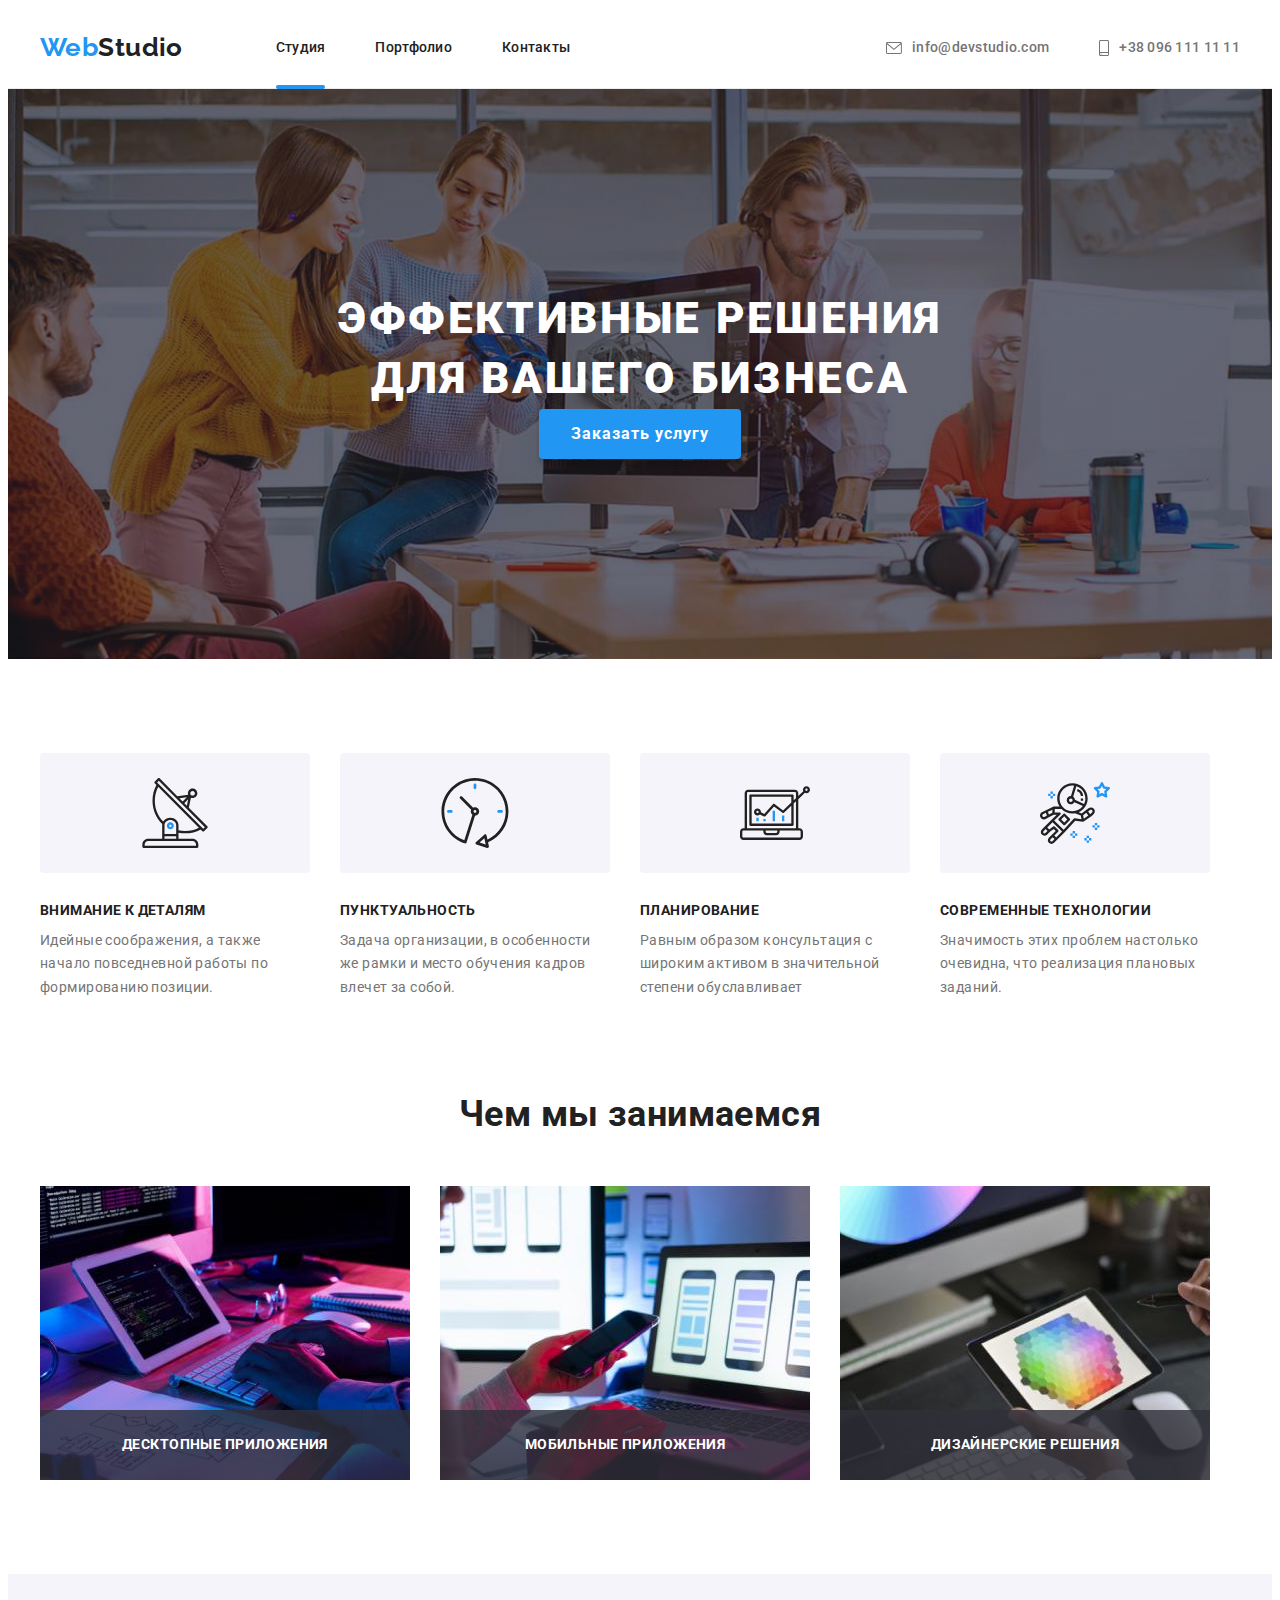
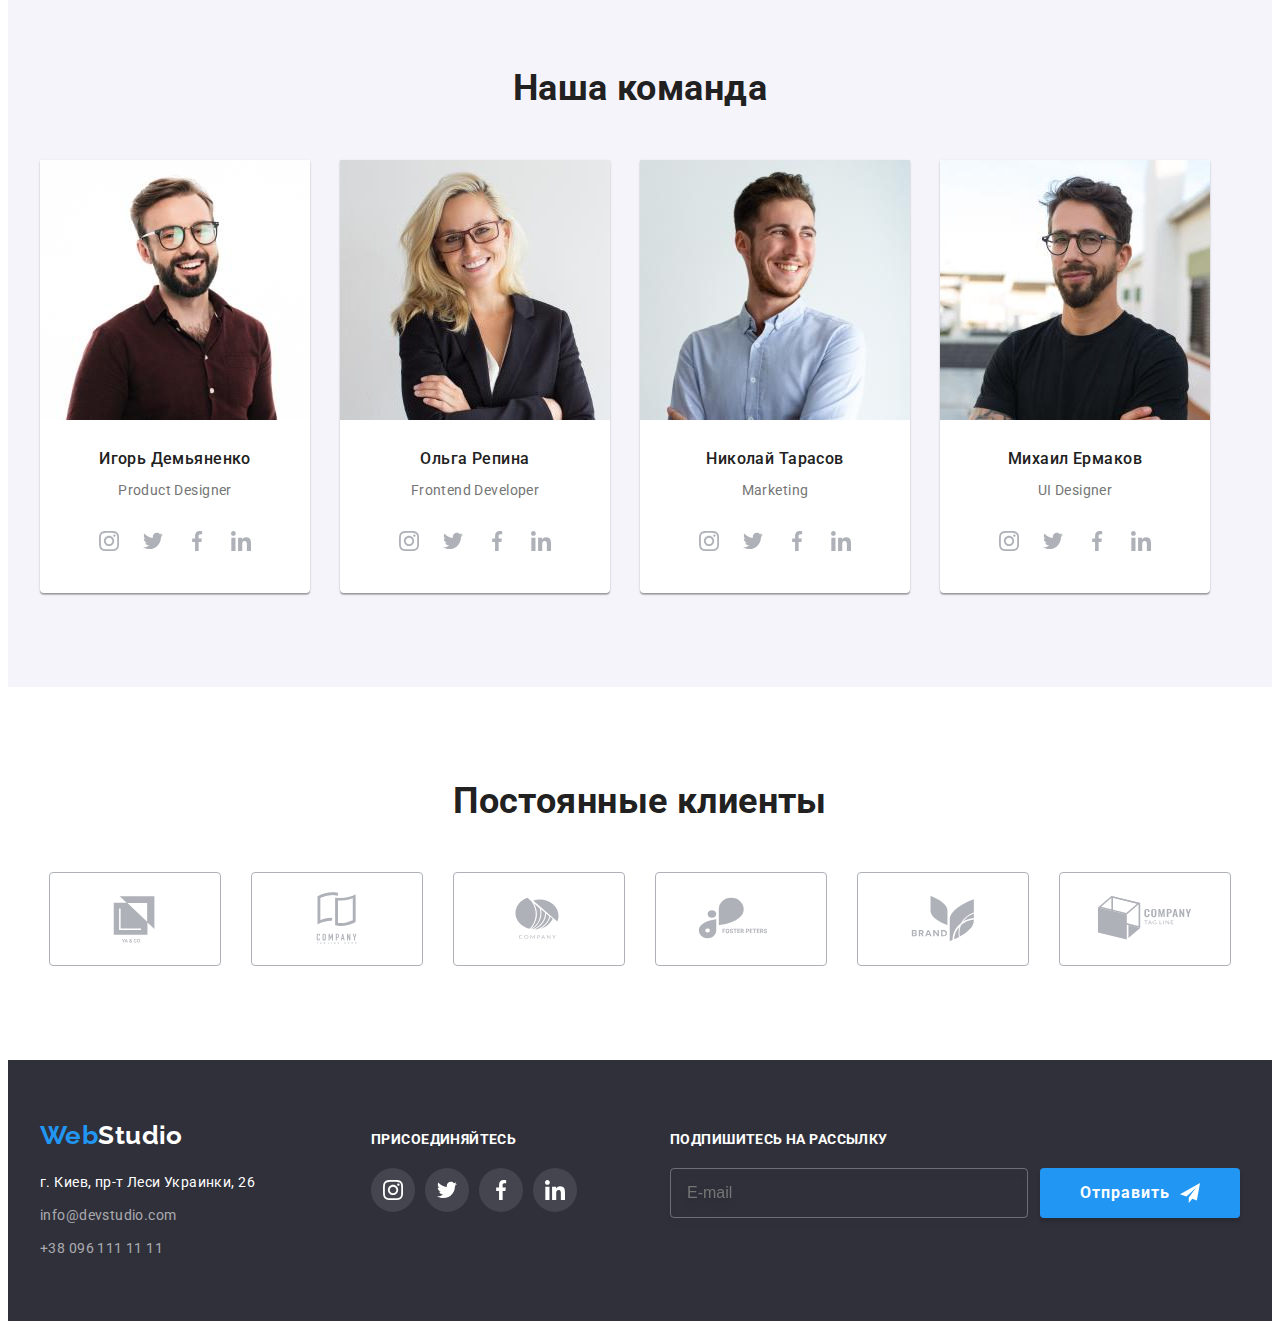
==== index.html @ 01cbe45f "Add files via upload" ====
<!DOCTYPE html>
<html lang="ru">
<head>
    <meta charset="UTF-8">
    <meta http-equiv="X-UA-Compatible" content="IE=edge">
    <meta name="viewport" content="width=device-width, initial-scale=1.0">
    <link rel="preconnect" href="https://fonts.gstatic.com" crossorigin>
    <link href="https://fonts.googleapis.com/css2?family=Raleway:wght@700&family=Roboto:wght@400;500;700;900&display=swap" rel="stylesheet"> 
    <link rel="stylesheet" href="https://cdnjs.cloudflare.com/ajax/libs/modern-normalize/1.1.0/modern-normalize.min.css"
        integrity="sha512-wpPYUAdjBVSE4KJnH1VR1HeZfpl1ub8YT/NKx4PuQ5NmX2tKuGu6U/JRp5y+Y8XG2tV+wKQpNHVUX03MfMFn9Q=="
        crossorigin="anonymous" referrerpolicy="no-referrer" />
    <link rel="stylesheet" href="./css/styles.css">   
    <link rel="stylesheet" href="./css/main.min.css">
    <title>Document</title>
</head>
<body>
    <header class="header">
        <div class="container header__container">
            <nav class="navigation">
                <a href="./index.html" class="logo__dark"> <span class="logo">Web</span>Studio</a>
                <ul class="navigation__list">
                    <li class="navigation__item"><a class="navigation__link navigation__link__active" href="./index.html">Студия</a></li>
                    <li class="navigation__item"><a class="navigation__link" href="./portfolio.html">Портфолио</a></li>
                    <li class="navigation__item"><a class="navigation__link" href="#">Контакты</a></li>
                </ul>
            </nav>
            <ul class="navigation-contacts">
                <li class="navigation-contacts__item">
                    <a class="navigation-contacts__link" href="mailto:info@devstudio.com">
                    <svg class="navigation-contacts__icon" width="16" height="12">
                        <use href="./images/icons.svg#icon-mail"></use>
                    </svg>
                    info@devstudio.com</a>
                </li>

                <li class="navigation-contacts__item"><a class="navigation-contacts__link" href="tel:+380961111111">
                    <svg class="navigation-contacts__icon" width="10" height="16">
                        <use href="./images/icons.svg#icon-smartphone"></use>
                    </svg>
                    +38 096 111 11 11</a>
                </li>
            </ul>
        </div>
    </header>

    <main>
        <section class="hero">
            <div class="container">
            <h1 class="hero__title">Эффективные решения <br> для вашего бизнеса</h1>
                    <button class="hero__btn" title="button" data-modal-open>Заказать услугу</button>
            </div>
        </section>
                                    <!-- Особенности    -->
        <section class="section ">
            <div class="container">
                <h2 class="hide-title">Особенности</h2>
                <ul class=" peculiarities">
                    <li class="peculiarities__item">
                        <div class="peculiarities__box">
                            <svg class="peculiarities__icon">
                                <use href="./images/icons.svg#icon-antenna"></use>
                            </svg>
                        </div>
                        <h3 class="peculiarities__title">Внимание к деталям</h3>
                        <p class="peculiarities__text">
                        Идейные соображения, а также начало повседневной работы по формированию позиции.
                        </p>
                    
                    </li>
                    <li class="peculiarities__item">
                        <div class="peculiarities__box">
                                <svg class="peculiarities__icon">
                                    <use href="./images/icons.svg#icon-clock"></use>
                                </svg>
                        </div>
                        <h3 class="peculiarities__title">Пунктуальность</h3>
                        <p class="peculiarities__text">Задача организации, в особенности же рамки и место обучения кадров влечет за собой.
                        </p>
                    </li>
                    <li class="peculiarities__item">
                        <div class="peculiarities__box">
                                <svg class="peculiarities__icon">
                                    <use href="./images/icons.svg#icon-diagram"></use>
                                </svg>
                        </div>
                        <h3 class="peculiarities__title">Планирование</h3>
                        <p class="peculiarities__text">
                        Равным образом консультация с широким активом в значительной степени обуславливает
                        </p>
                    </li>
                    <li class="peculiarities__item">
                        <div class="peculiarities__box">
                                <svg class="peculiarities__icon">
                                    <use href="./images/icons.svg#icon-astronaut"></use>
                                </svg>
                        </div>
                        <h3 class="peculiarities__title">Современные технологии</h3>
                        <p class="peculiarities__text">
                        Значимость этих проблем настолько очевидна, что реализация плановых заданий.
                        </p>
                    </li>
                </ul>
            </div>
        </section>


        <section class="section section_no-padding-top">
            <div class="container">
                <h2 class="section__title">Чем мы занимаемся</h2>
                <ul class="work">
                    <li class="work__item">
                        <img src="./images/img-1.jpg" 
                        alt="Парень пишет код"
                        width="370"
                        height="294">
                        <p class="work__text">Десктопные приложения</p>
                    </li>
                    <li class="work__item">
                        <img src="./images/img-2.jpg" 
                        alt="Девушка держит в руках телефон"
                        width="370"
                        height="294">
                        <p class="work__text">Мобильные приложения</p>
                    </li>
                    <li class="work__item">
                        <img src="./images/img-3.jpg"
                        alt="Девушка держит планшет в руках"
                        width="370"
                        height="294">
                        <p class="work__text">Дизайнерские решения</p>
                    </li>
                </ul>
            </div>
        </section>

                            <!-- Команда -->

        <section class="section__other-background section">
            <div class="container">
                <h2 class="section__title">Наша команда</h2>
                <ul class="commands">
                    <li class="commands__item">
                        <img src="./images/igor.jpg" 
                        alt="Фотография Игоря" 
                        width="270" 
                        height="260">
                        <div class="commands__indent">
                            <h3 class="commands__title">Игорь Демьяненко</h3>
                            <p class="commands__text" lang="en">Product Designer</p>
                            <ul class="social">
                                <li class="social__item">
                                    <a class="social__link" href="#">
                                        <svg class="social__icon size-icon">
                                            <use href="./images/icons.svg#icon-instagram"></use>
                                        </svg>
                                    </a>
                                </li>
                                <li class="social__item">
                                    <a class="social__link" href="#">
                                        <svg class="social__icon size-icon">
                                            <use href="./images/icons.svg#icon-twitter"></use>
                                        </svg>
                                    </a>
                                </li>
                                <li class="social__item">
                                    <a class="social__link" href="#">
                                        <svg class="social__icon size-icon">
                                            <use href="./images/icons.svg#icon-facebook"></use>
                                        </svg>
                                    </a>
                                </li>
                                <li class="social__item">
                                    <a class="social__link" href="#">
                                        <svg class="social__icon size-icon">
                                            <use href="./images/icons.svg#icon-linkedin"></use>
                                        </svg>
                                    </a>
                                </li>
                            </ul>
                        </div>
                    </li>

                    <li class="commands__item">
                        <img src="./images/olga.jpg" 
                        alt="Фотография Ольги" 
                        width="270" 
                        height="260">
                        <div class="commands__indent">
                            <h3 class="commands__title">Ольга Репина</h3>
                            <p class="commands__text" lang="en">Frontend Developer</p>
                            <ul class="social">
                                <li class="social__item">
                                    <a class="social__link" href="#">
                                        <svg class="social__icon size-icon">
                                            <use href="./images/icons.svg#icon-instagram"></use>
                                        </svg>
                                    </a>
                                </li>
                                <li class="social__item">
                                    <a class="social__link" href="#">
                                        <svg class="social__icon size-icon">
                                            <use href="./images/icons.svg#icon-twitter"></use>
                                        </svg>
                                    </a>
                                </li>
                                <li class="social__item">
                                    <a class="social__link" href="#">
                                        <svg class="social__icon size-icon">
                                            <use href="./images/icons.svg#icon-facebook"></use>
                                        </svg>
                                    </a>
                                </li>
                                <li class="social__item">
                                    <a class="social__link" href="#">
                                        <svg class="social__icon size-icon">
                                            <use href="./images/icons.svg#icon-linkedin"></use>
                                        </svg>
                                    </a>
                                </li>
                            </ul>
                        </div>
                    </li>

                    <li class="commands__item">
                        <img src="./images/nikolay.jpg" 
                        alt="Фотография Николая" 
                        width="270" 
                        height="260">
                        <div class="commands__indent">
                            <h3 class="commands__title">Николай Тарасов</h3>
                            <p class="commands__text" lang="en">Marketing</p>
                            <ul class="social">
                                <li class="social__item">
                                    <a class="social__link" href="#">
                                        <svg class="social__icon size-icon">
                                            <use href="./images/icons.svg#icon-instagram"></use>
                                        </svg>
                                    </a>
                                </li>
                                <li class="social__item">
                                    <a class="social__link" href="#">
                                        <svg class="social__icon size-icon">
                                            <use href="./images/icons.svg#icon-twitter"></use>
                                        </svg>
                                    </a>
                                </li>
                                <li class="social__item">
                                    <a class="social__link" href="#">
                                        <svg class="social__icon size-icon">
                                            <use href="./images/icons.svg#icon-facebook"></use>
                                        </svg>
                                    </a>
                                </li>
                                <li class="social__item">
                                    <a class="social__link" href="#">
                                        <svg class="social__icon size-icon">
                                            <use href="./images/icons.svg#icon-linkedin"></use>
                                        </svg>
                                    </a>
                                </li>
                            </ul>
                        </div>
                    </li>

                    <li class="commands__item">
                        <img src="./images/mihail.jpg" 
                        alt="Фотография Михаила" 
                        width="270" 
                        height="260">
                        <div class="commands__indent">
                            <h3 class="commands__title">Михаил Ермаков</h3>
                            <p class="commands__text" lang="en">UI Designer</p>
                            <ul class="social">
                                <li class="social__item">
                                    <a class="social__link" href="#">
                                        <svg class="social__icon size-icon">
                                            <use href="./images/icons.svg#icon-instagram"></use>
                                        </svg>
                                    </a>
                                </li>
                                <li class="social__item">
                                    <a class="social__link" href="#">
                                        <svg class="social__icon size-icon">
                                            <use href="./images/icons.svg#icon-twitter"></use>
                                        </svg>
                                    </a>
                                </li>
                                <li class="social__item">
                                    <a class="social__link" href="#">
                                        <svg class="social__icon size-icon">
                                            <use href="./images/icons.svg#icon-facebook"></use>
                                        </svg>
                                    </a>
                                </li>
                                <li class="social__item">
                                    <a class="social__link" href="#">
                                        <svg class="social__icon size-icon">
                                            <use href="./images/icons.svg#icon-linkedin"></use>
                                        </svg>
                                    </a>
                                </li>
                            </ul>
                        </div>
                    </li>
                </ul>
            </div>
        </section>

                            <!-- Regular customers -->

        <section class="section">
            <div class="container ">
                <h2 class="section__title">Постоянные клиенты</h2>
                <ul class="customers">
                    <li class="customers__item">
                        <a class="customers__link" href="#">
                            <svg class="customers__icon">
                                <use href="./images/icons.svg#icon-logo-ya"></use>
                            </svg>
                        </a>
                    </li>
                    <li class="customers__item">
                        <a class="customers__link" href="#">
                            <svg class="customers__icon">
                                <use href="./images/icons.svg#icon-logo-tag-line"></use>
                            </svg>
                        </a>
                    </li>
                    <li class="customers__item">
                        <a class="customers__link" href="#">
                            <svg class="customers__icon">
                                <use href="./images/icons.svg#icon-logo-company"></use>
                            </svg>
                        </a>
                    </li>
                    <li class="customers__item">
                        <a class="customers__link" href="#">
                            <svg class="customers__icon">
                                <use href="./images/icons.svg#icon-logo-foster"></use>
                            </svg>
                        </a>
                    </li>
                    <li class="customers__item">
                        <a class="customers__link" href="#">
                            <svg class="customers__icon">
                                <use href="./images/icons.svg#icon-logo-brand"></use>
                            </svg>
                        </a>
                    </li>
                    <li class="customers__item">
                        <a class="customers__link" href="#">
                            <svg class="customers__icon">
                                <use href="./images/icons.svg#icon-logo-tag"></use>
                            </svg>
                        </a>
                    </li>
                </ul>

            </div>
        </section>
                            <!-- Футер -->
    </main>
    <footer class="footer">
        <div class="container footer-block">
            <div class="footer-contacts">
                <a class="logo__white" href="#"><span class="logo">Web</span>Studio</a>
            <address>
                <ul class="footer-contacts__list">    
                    <li class="footer-contacts__item">
                        <a class="footer-contacts__link" href="https://goo.gl/maps/mKmkBRbk66RdH9SZ9"
                        target="-blank" 
                        rel="noopener noreferrer">
                        г. Киев, пр-т Леси Украинки, 26</a>                   
                    </li>

                    <li class="footer-contacts__item">
                        <a class="footer-contacts__mail-tel" href="mailto:info@devstudio.com">info@devstudio.com</a>
                    </li>

                    <li class="footer-contacts__item">
                        <a class="footer-contacts__mail-tel" href="tel:+380961111111">+38 096 111 11 11</a>
                    </li>
                </ul>
            </address>
            </div>

            <div class="footer-social">
                <h3 class="footer-social__title">присоединяйтесь</h3>
                    <ul class="footer-social__list">
                    <li class="footer-social__item">
                        <a class="footer-social__link" href="#">
                            <svg class="footer-social__icon size-icon">
                                <use href="./images/icons.svg#icon-instagram"></use>
                            </svg>
                        </a>
                    </li>
                    <li class="footer-social__item">
                        <a class="footer-social__link" href="#">
                            <svg class="footer-social__icon size-icon">
                                <use href="./images/icons.svg#icon-twitter"></use>
                            </svg>
                        </a>
                    </li>
                    <li class="footer-social__item">
                        <a class="footer-social__link" href="#">
                            <svg class="footer-social__icon size-icon">
                                <use href="./images/icons.svg#icon-facebook"></use>
                            </svg>
                        </a>
                    </li>
                    <li class="footer-social__item">
                        <a class="footer-social__link" href="#">
                            <svg class="footer-social__icon size-icon">
                                <use href="./images/icons.svg#icon-linkedin"></use>
                            </svg>
                        </a>
                    </li>
                </ul>                
            </div>

            <div class="footer-mailing">
                <h2 class="footer-mailing__title">Подпишитесь на рассылку</h2>
                <form action="#" class="footer-mailing__form">
                    <input type="email"
                    id="mailing"
                    class="footer-mailing__input"
                    placeholder="E-mail">
                    <button type="submit" class="footer-mailing__btn">Отправить
                        <svg class="footer-mailing__icon" width="20" height="20">
                        <use href="./images/icons.svg#icon-send" ></use>
                    </svg>
                </button>                
                </form>                    
            </div>     
        </div>
    </footer>

                                <!-- Модалка -->

    <div class="backdrop is-hidden " data-modal>
        <div class="modal">
            <button type="button" class="modal__close" data-modal-close>
                <svg class="modal__icon" width="18" height="18">
                    <use href="./images/icons.svg#icon-close-black"></use>
                </svg>
            </button>
            <p class="modal__text">Оставьте свои данные, мы вам перезвоним</p>
            <form action="#" class="modal-form">
                <div class="modal-form__field">
                    <label for="name">Имя</label>
                    <div class="modal-form__wrap">
                        <input type="text" 
                        id="name"
                        class="modal-form__input" 
                        name="user-name"
                        required>
                        <svg class="modal-form__icon">
                            <use href="./images/icons.svg#icon-person"></use>
                        </svg>
                    </div>
                </div>

                <div class="modal-form__field">
                    <label for="tel">Телефон</label>
                    <div class="modal-form__wrap">
                        <input type="text" 
                        class="modal-form__input"
                        id="tel"
                        type="tel" 
                        name="user-tel"
                        required>
                        <svg class="modal-form__icon">
                            <use href="./images/icons.svg#icon-phone"></use>
                        </svg>
                    </div>
                </div>

                <div class=" modal-form__field">
                    <label for="email">Почта</label>
                    <div class="modal-form__wrap">
                        <input type="text" 
                        id="email"
                        type="email"
                        class="modal-form__input" 
                        name="user-mail"
                        required>
                        <svg class="modal-form__icon">
                            <use href="./images/icons.svg#icon-email"></use>
                        </svg>  
                    </div>                  
                </div>
                <div class="modal-form__field">
                    <label for="comments">Комментарий</label>
                    <textarea name=""
                    id="comments"
                    placeholder="Введите текст"
                    class="modal-form__comments"></textarea>
                </div>

                    <div class="modal-check">
                        <input
                        id="check"
                        name="policy"
                        type="checkbox" 
                        class="modal-check__input hide-title " />
                        <label for="check" class="modal-check__text"><span class="modal-check__item">
                            <svg class="modal-check__icon" height="15" >
                                <use href="./images/icons.svg#icon-vector"></use>
                            </svg>
                        </span>                                
                            Соглашаюсь с рассылкой и принимаю
                            <span>
                                <a href="#"class="modal-check__license">Условия договора</a>
                            </span>
                        </label>
                    </div>
                    <div class="modal-btn">
                        <button type="submit" class="modal-btn__btn">Отправить</button></form>
                    </div>

        </div>
    </div>
    <script src="./js/modal.js"></script>
</body>
</html>
---- css/styles.css ----
/* --------------HEADER----------------------- */
<<<<<<< Updated upstream
.site {
  border: 1px solid #ececec;
  border-top-style: none;
  border-right-style: none;
  border-left-style: none;
}

.site-logo {
  font-family: Raleway;
  font-weight: 700;
  font-size: 26px;
  line-height: 1.19;
  color: var(--studio-header-logo-color);
  padding-bottom: 25px;
  padding-top: 24px;
  margin-right: 93px;
}

.navigation-container {
  display: flex;
  align-items: center;
}

.site-container {
  display: flex;
  align-items: center;
}

.site-logo-span {
  font-family: Raleway;
  font-weight: 700;
  font-size: 26px;
  line-height: 1.19;
  color: var(--web-logo-color);
}

.site-nav-link {
  display: block;
  font-weight: 500;
  font-size: 14px;
  line-height: 1.14;
  letter-spacing: 0.02em;
  color: var(--second-title-color);
  position: relative;
}

.site-nav-list {
  display: flex;
}

.site-nav-item:not(:last-child) {
  margin-right: 50px;
}

.site-nav-link.active::after {
  content: '';
  width: 100%;
  height: 4px;
  background-color: rgba(33, 150, 243, 1);
  position: absolute;
  display: block;
  bottom: -1px;
  left: 0;
  border-radius: 2px;
}

.site-nav-link,
.contacts-mail,
.contacts-tel {
  padding-top: 32px;
  padding-bottom: 32px;
}

.contacts-tel,
.contacts-mail {
  color: var(--header-contacts-text-color);
  display: flex;
  align-items: center;
  justify-content: center;
}

.contacts-item:not(:last-child) {
  margin-right: 50px;
}

.contacts-icon {
  fill: currentColor;
  margin-right: 10px;
}

.contacts-item {
  display: flex;
}

.contacts-list {
  font-weight: 500;
  font-size: 14px;
  line-height: 1.14;
  letter-spacing: 0.02em;
  color: var(--header-contacts-text-color);
  display: flex;
  margin-left: auto;
}
=======
>>>>>>> Stashed changes

/* ----------------------HOVER-FOCUS--------------------------- */

/* ----------------------HERO---------------------------- */

/* ----------------- PECULIARITEIS--------------------------- */

/* -----------------  WHAT WE DO --------------------------- */

/* -----------------  COMMADS --------------------------- */

/* -----------------  REGULAR CUSTOMERS --------------------------- */

/* -----------------  FOOTER --------------------------- */

/* -----------------  PORTFOLIO --------------------------- */

/* -----------------  MODAL ----------------------------- */
<<<<<<< Updated upstream

.backdrop {
  width: 100vw;
  height: 100vh;
  background-color: rgba(0, 0, 0, 0.2);
  position: fixed;
  top: 0;
  transition: opacity 1000ms cubic-bezier(0.4, 0, 0.2, 1),
    visibility 1000ms cubic-bezier(0.4, 0, 0.2, 1);
}

.backdrop.is-hidden .modal {
  transform: translateX(50px);
  transition: transform 1000ms cubic-bezier(0.4, 0, 0.2, 1);
}

.modal {
  position: absolute;
  width: 528px;
  min-height: 581px;
  background-color: #fff;
  border-radius: 4px;
  top: 50%;
  left: 50%;
  box-shadow: 0px 1px 3px rgba(0, 0, 0, 0.12), 0px 1px 1px rgba(0, 0, 0, 0.14),
    0px 2px 1px rgba(0, 0, 0, 0.2);
  transform: translateX(0);
  transform: translate(-50%, -50%);
  transition: transform 1000ms cubic-bezier(0.4, 0, 0.2, 1);
  padding: 40px 40px;
}

.modal-close {
  position: absolute;
  width: 30px;
  height: 30px;
  top: 8px;
  right: 8px;
  border: 1px solid rgba(0, 0, 0, 0.1);
  background-color: transparent;
  border-radius: 50%;
  display: flex;
  justify-content: center;
  align-items: center;
  cursor: pointer;
  transition: border-color 250ms cubic-bezier(0.4, 0, 0.2, 1);
}

.close-icon {
  fill: #000000;
  transition: fill 250ms cubic-bezier(0.4, 0, 0.2, 1),
    background-color 250ms cubic-bezier(0.4, 0, 0.2, 1);
}

.modal-text {
  font-weight: 700;
  font-size: 20px;
  line-height: 1.15;
  text-align: center;
  letter-spacing: 0.03em;
  color: #212121;
}
.is-hidden {
  visibility: hidden;
  opacity: 0;
  pointer-events: none;
}

.modal-form-input {
  width: 100%;
  height: 40px;
  margin: 0;
  border: 1px solid rgba(33, 33, 33, 0.2);
  box-sizing: border-box;
  border-radius: 4px;
  /* margin-top: 28px; */
  padding-right: 15px;
  padding-left: 42px;
  outline: none;
  transition: border-color 250ms cubic-bezier(0.4, 0, 0.2, 1);
}

.modal-license {
  font-size: 14px;
  line-height: 24px;
  line-height: 1.46%;
  box-sizing: border-box;
  outline: none;
  transition: border-color 250ms cubic-bezier(0.4, 0, 0.2, 1);
}

.modal-license:focus,
.modal-form-comments:focus,
.modal-form-input:focus {
  border-color: var(--hover-focus-color);
}

.modal-form-input:focus + .form-icon {
  fill: var(--hover-focus-color);
}

.modal-form-comments {
  width: 100%;
  height: 120px;
  border: 1px solid rgba(33, 33, 33, 0.2);
  box-sizing: border-box;
  border-radius: 4px;
  /* margin-top: 28px; */
  padding: 12px 16px;
  outline: none;
  display: block;
  transition: border-color 250ms cubic-bezier(0.4, 0, 0.2, 1);
}

.modal-form {
  margin-top: 12px;
}
.modal-field:not(:first-child) {
  margin-top: 10px;
}

.modal-license {
  color: #2196f3;
  text-decoration: underline;
}

.input-wrap {
  position: relative;
}

.input-icon {
  width: 18px;
  height: 18px;
  transition: fill 250ms cubic-bezier(0.4, 0, 0.2, 1);
}

.form-icon {
  position: absolute;
  left: 12px;
  top: 50%;
  transform: translateY(-50%);
}

.form-btn {
  width: 200px;
}

.check-item {
  width: 16px;
  height: 15px;
  border: 2px solid var(--second-title-color);
  border-radius: 2px;
  margin-right: 8px;
  display: flex;
  align-items: center;
  justify-content: center;
}

.check-text {
  font-size: 14px;
  line-height: 1.46em;
  display: flex;
  align-items: center;
}
.check-icon {
  fill: #ffffff;
}
.input-checkbox:checked + .check-text .check-item {
  background-color: var(--hover-focus-color);
  border: none;
}
.modal-check {
  justify-content: center;
  margin-top: 20px;
  display: flex;
}

.modal-btn {
  margin-top: 30px;
}
.modal-btn {
  display: flex;
  align-items: center;
  justify-content: center;
}

textarea {
  resize: none;
}
=======
>>>>>>> Stashed changes
---- css/main.min.css ----
p,h1,h2,h3,h4,h5,h6{margin:0}ul{margin:0;padding:0;list-style:none}img{display:block;max-width:100%;height:auto}a{text-decoration:none;-webkit-transition:color 250ms cubic-bezier(0.4, 0, 0.2, 1);transition:color 250ms cubic-bezier(0.4, 0, 0.2, 1)}label{font-size:12px;line-height:1.16;color:var(--main-text-color);display:block;margin-bottom:4px}address{font-style:normal}textarea{resize:none}:root{--main-title-color: #ffffff;--second-title-color: #212121;--main-text-color: #757575;--footer-contacts-text-color: rgba(255, 255, 255, 0.6);--footer-link-color: #ffffff;--header-contacts-text-color: #757575;--hover-focus-color: #2196f3;--hero-btn-color: #188ce8;--web-logo-color: #2196f3;--studio-header-logo-color: #212121;--studio-footer-logo-color: #ffffff;--main-btn-color: #ffffff;--background-btn-color: #2196f3;--background-portfolio-btn-color: #f5f4fa;--background-hero-footer-color: #2f303a;--background-commands-color: #f5f4fa;--background-item-commads: #ffffff;--second-btn-color: #212121;--portfolio-btn-accent-color: #ffffff}.hide-title{border:0;clip:rect(0 0 0 0);height:1px;margin:-1px;overflow:hidden;padding:0;position:absolute;white-space:nowrap;width:1px}body{font-family:Roboto, sans-serif;font-size:14px;line-height:1.71;letter-spacing:0.03em;color:var(--main-text-color)}.container{width:1200px;padding-left:15px;padding-right:15px;margin:0 auto}.section{padding-top:94px;padding-bottom:94px}.section__title{font-weight:700;font-size:36px;line-height:1.16;text-align:center;color:var(--second-title-color)}.size-icon{width:20px;height:20px;-webkit-transition:fill 250ms cubic-bezier(0.4, 0, 0.2, 1);transition:fill 250ms cubic-bezier(0.4, 0, 0.2, 1)}.peculiarities__icon{width:70px;height:70px}.customers__icon{width:106px;height:60px}.header{border:1px solid #ececec;border-top-style:none;border-right-style:none;border-left-style:none}.logo{font-family:Raleway;font-weight:700;font-size:26px;line-height:1.19;color:var(--web-logo-color)}.logo__dark{font-family:Raleway;font-weight:700;font-size:26px;line-height:1.19;color:var(--studio-header-logo-color);padding-bottom:25px;padding-top:24px;margin-right:93px}.header__container{display:-webkit-box;display:-ms-flexbox;display:flex;-webkit-box-align:center;-ms-flex-align:center;align-items:center}.navigation{display:-webkit-box;display:-ms-flexbox;display:flex;-webkit-box-align:center;-ms-flex-align:center;align-items:center}.navigation__link{display:block;font-weight:500;font-size:14px;line-height:1.14;letter-spacing:0.02em;color:var(--second-title-color);position:relative}.navigation__link:hover,.navigation__link:focus{color:var(--hover-focus-color)}.navigation__list{display:-webkit-box;display:-ms-flexbox;display:flex}.navigation__item:not(:last-child){margin-right:50px}.navigation__link.navigation__link__active::after{content:'';width:100%;height:4px;background-color:#2196f3;position:absolute;display:block;bottom:-1px;left:0;border-radius:2px}.navigation__link,.navigation-contacts__link{padding-top:32px;padding-bottom:32px}.navigation-contacts__link{color:var(--header-contacts-text-color);display:-webkit-box;display:-ms-flexbox;display:flex;-webkit-box-align:center;-ms-flex-align:center;align-items:center;-webkit-box-pack:center;-ms-flex-pack:center;justify-content:center}.navigation-contacts__link:hover,.navigation-contacts__link:focus{color:var(--hover-focus-color)}.navigation-contacts__icon{fill:currentColor;margin-right:10px}.navigation-contacts__item{display:-webkit-box;display:-ms-flexbox;display:flex}.navigation-contacts__item:not(:last-child){margin-right:50px}.navigation-contacts{font-weight:500;font-size:14px;line-height:1.14;letter-spacing:0.02em;color:var(--header-contacts-text-color);display:-webkit-box;display:-ms-flexbox;display:flex;margin-left:auto}.contacts-icon:hover,.contacts-icon:focus{fill:currentColor}.hero{background-color:var(--background-hero-footer-color);text-align:center;padding:200px 0px;background-image:-webkit-gradient(linear, left top, left bottom, from(rgba(47,48,58,0.4)), to(rgba(47,48,58,0.4))),url(../images/title.jpg);background-image:linear-gradient(rgba(47,48,58,0.4), rgba(47,48,58,0.4)),url(../images/title.jpg);background-size:cover;max-width:1600px;margin-left:auto;margin-right:auto;background-repeat:no-repeat;background-position:center}.hero__title{font-weight:900;font-size:44px;line-height:1.36;letter-spacing:0.06em;text-transform:uppercase;color:var(--main-title-color)}.hero__btn{font-family:Roboto;font-weight:700;font-size:16px;line-height:1.87;letter-spacing:0.06em;color:var(--main-btn-color);background:var(--background-btn-color);-webkit-box-shadow:0px 4px 4px rgba(0,0,0,0.15);box-shadow:0px 4px 4px rgba(0,0,0,0.15);border-radius:4px;padding:10px 32px;cursor:pointer;border:transparent}.peculiarities{display:-webkit-box;display:-ms-flexbox;display:flex}.peculiarities__item{width:270px}.peculiarities__item:not(:last-child){margin-right:30px}.peculiarities__title{font-weight:700;font-size:14px;line-height:1.14;text-transform:uppercase;color:var(--second-title-color)}.peculiarities__text{margin-top:10px}.peculiarities__box{height:120px;display:-webkit-box;display:-ms-flexbox;display:flex;-webkit-box-align:center;-ms-flex-align:center;align-items:center;-webkit-box-pack:center;-ms-flex-pack:center;justify-content:center;background-color:#f5f4fa;border-radius:4px;margin-bottom:30px}.section_no-padding-top{padding-top:0px}.work{display:-webkit-box;display:-ms-flexbox;display:flex;margin-top:50px}.work__item{position:relative}.work__item:not(:last-child){margin-right:30px}.work__text{font-weight:700;line-height:1.14;color:#ffffff;text-transform:uppercase}.work__item>.work__text{position:absolute;bottom:0;left:0;background:rgba(47,48,58,0.8);width:100%;height:70px;display:-webkit-box;display:-ms-flexbox;display:flex;-webkit-box-align:center;-ms-flex-align:center;align-items:center;-webkit-box-pack:center;-ms-flex-pack:center;justify-content:center}.section__other-background{background-color:var(--background-commands-color)}.commands__title{font-weight:500;font-size:16px;line-height:1.18;text-align:center;color:var(--second-title-color)}.commands{display:-webkit-box;display:-ms-flexbox;display:flex;margin-top:50px}.commands__text{text-align:center;margin-top:10px}.commands__indent{padding-top:30px;padding-bottom:30px}.commands__item{-webkit-box-shadow:0px 1px 3px rgba(0,0,0,0.12),0px 1px 1px rgba(0,0,0,0.14),0px 2px 1px rgba(0,0,0,0.2);box-shadow:0px 1px 3px rgba(0,0,0,0.12),0px 1px 1px rgba(0,0,0,0.14),0px 2px 1px rgba(0,0,0,0.2);border-radius:0px 0px 4px 4px;background:var(--background-item-commads)}.commands__item:not(:last-child){margin-right:30px}.social__icon{fill:#afb1b8}.social__link:hover .social__icon,.social__link:focus .social__icon{fill:#ffffff}.social{display:-webkit-box;display:-ms-flexbox;display:flex;-webkit-box-pack:center;-ms-flex-pack:center;justify-content:center;margin-top:16px}.social__item{width:44px;height:44px}.social__item+.social{margin-left:10px}.social__link{width:100%;height:100%;border-radius:50%;display:-webkit-box;display:-ms-flexbox;display:flex;-webkit-box-align:center;-ms-flex-align:center;align-items:center;-webkit-box-pack:center;-ms-flex-pack:center;justify-content:center;-webkit-transition:fill 250ms cubic-bezier(0.4, 0, 0.2, 1),background-color 250ms cubic-bezier(0.4, 0, 0.2, 1);transition:fill 250ms cubic-bezier(0.4, 0, 0.2, 1),background-color 250ms cubic-bezier(0.4, 0, 0.2, 1)}.social__link:hover,.social__link:focus{background-color:#2196f3}.customers__icon{fill:#afb1b8;-webkit-transition:fill 250ms cubic-bezier(0.4, 0, 0.2, 1),background-color 250ms cubic-bezier(0.4, 0, 0.2, 1);transition:fill 250ms cubic-bezier(0.4, 0, 0.2, 1),background-color 250ms cubic-bezier(0.4, 0, 0.2, 1)}.customers__icon:hover,.customers__icon:focus{fill:#2196f3}.customers{display:-webkit-box;display:-ms-flexbox;display:flex;-webkit-box-pack:center;-ms-flex-pack:center;justify-content:center;-ms-flex-line-pack:center;align-content:center;margin-top:50px}.customers__item{width:170px;height:92px;border:1px solid;border-radius:4px;border-color:#afb1b8;-webkit-transition:border-color 250ms cubic-bezier(0.4, 0, 0.2, 1);transition:border-color 250ms cubic-bezier(0.4, 0, 0.2, 1)}.customers__item:hover,.customers__item:focus{color:#2196f3;border-color:#2196f3}.customers__item+.customers__item{margin-left:30px}.customers__link{width:100%;height:100%;display:-webkit-box;display:-ms-flexbox;display:flex;-webkit-box-align:center;-ms-flex-align:center;align-items:center;-webkit-box-pack:center;-ms-flex-pack:center;justify-content:center}.customers__link:hover .customers__icon,.customers__link:focus .customers__icon{fill:#2196f3}.footer{background-color:var(--background-hero-footer-color);padding:60px 0}.footer-contacts{-webkit-box-flex:1;-ms-flex-positive:1;flex-grow:1;margin-right:70px}.footer-contacts__list{margin-top:20px}.footer-contacts__item:not(:first-child){margin-top:9px}.footer-contacts__link{font-family:Roboto;font-style:normal;font-weight:400;font-size:14px;line-height:1.71;letter-spacing:0.03em;color:var(--footer-link-color)}.footer-contacts__mail-tel{font-weight:400;font-size:14px;line-height:1.71;letter-spacing:0.03em;color:var(--footer-contacts-text-color)}.footer-contacts__mail-tel:hover,.footer-contacts__mail-tel:focus{color:var(--hover-focus-color)}.footer-social{margin-right:93px}.footer-social__title{font-weight:700;font-size:14px;line-height:1.14;letter-spacing:3%;color:#ffffff;text-transform:uppercase}.footer-mailing__form{margin-top:20px;display:-webkit-box;display:-ms-flexbox;display:flex;-webkit-box-align:self-end;-ms-flex-align:self-end;align-items:self-end;text-align:center}.footer-social__list{display:-webkit-box;display:-ms-flexbox;display:flex;margin-top:20px}.footer-social__item{border-radius:50%;background-color:rgba(255,255,255,0.1);width:44px;height:44px}.footer-social__item+.footer-social__item{margin-left:10px}.footer-social__icon{fill:#ffffff}.footer-social__link{width:100%;height:100%;border-radius:50%;display:-webkit-box;display:-ms-flexbox;display:flex;-webkit-box-align:center;-ms-flex-align:center;align-items:center;-webkit-box-pack:center;-ms-flex-pack:center;justify-content:center;-webkit-transition:fill 250ms cubic-bezier(0.4, 0, 0.2, 1),background-color 250ms cubic-bezier(0.4, 0, 0.2, 1);transition:fill 250ms cubic-bezier(0.4, 0, 0.2, 1),background-color 250ms cubic-bezier(0.4, 0, 0.2, 1)}.footer-social__link:hover,.footer-social__link:focus{background-color:#2196f3}.footer-mailing{display:block}.footer-mailing__title{text-transform:uppercase;color:var(--main-title-color);font-weight:700;font-size:14px;line-height:1.14;text-transform:uppercase}.footer-mailing__input{width:358px;height:50px;padding:15px 16px;margin-right:12px;border:1px solid rgba(255,255,255,0.3);-webkit-box-sizing:border-box;box-sizing:border-box;-webkit-filter:drop-shadow(0px 4px 4px rgba(0,0,0,0.15));filter:drop-shadow(0px 4px 4px rgba(0,0,0,0.15));border-radius:4px;font-size:16px;line-height:1.25;display:-webkit-box;display:-ms-flexbox;display:flex;color:rgba(255,255,255,0.6);background-color:var(--hero-background-color);outline:none;-webkit-transition-property:border-color;transition-property:border-color;-webkit-transition-duration:250ms;transition-duration:250ms;-webkit-transition-timing-function:cubic-bezier(0.4, 0, 0.2, 1);transition-timing-function:cubic-bezier(0.4, 0, 0.2, 1)}.footer-mailing__btn{font-family:Roboto;font-weight:700;font-size:16px;line-height:1.87;letter-spacing:0.06em;color:var(--main-btn-color);background:var(--background-btn-color);-webkit-box-shadow:0px 4px 4px rgba(0,0,0,0.15);box-shadow:0px 4px 4px rgba(0,0,0,0.15);border-radius:4px;padding:10px 32px;cursor:pointer;border:transparent;-webkit-box-pack:center;-ms-flex-pack:center;justify-content:center;width:200px;display:-webkit-box;display:-ms-flexbox;display:flex;-webkit-box-align:center;-ms-flex-align:center;align-items:center}.footer-mailing__icon{margin-left:10px}.footer-block{display:-webkit-box;display:-ms-flexbox;display:flex;-webkit-box-align:baseline;-ms-flex-align:baseline;align-items:baseline}.logo__white{font-family:Raleway;font-weight:700;font-size:26px;line-height:1.19;color:var(--studio-footer-logo-color);display:block}.backdrop{width:100vw;height:100vh;background-color:rgba(0,0,0,0.2);position:fixed;top:0;-webkit-transition:opacity 1000ms cubic-bezier(0.4, 0, 0.2, 1),visibility 1000ms cubic-bezier(0.4, 0, 0.2, 1);transition:opacity 1000ms cubic-bezier(0.4, 0, 0.2, 1),visibility 1000ms cubic-bezier(0.4, 0, 0.2, 1)}.backdrop.is-hidden .modal{-webkit-transform:translateX(50px);transform:translateX(50px);-webkit-transition:-webkit-transform 1000ms cubic-bezier(0.4, 0, 0.2, 1);transition:-webkit-transform 1000ms cubic-bezier(0.4, 0, 0.2, 1);transition:transform 1000ms cubic-bezier(0.4, 0, 0.2, 1);transition:transform 1000ms cubic-bezier(0.4, 0, 0.2, 1), -webkit-transform 1000ms cubic-bezier(0.4, 0, 0.2, 1)}.modal{position:absolute;width:528px;min-height:581px;background-color:#fff;border-radius:4px;top:50%;left:50%;-webkit-box-shadow:0px 1px 3px rgba(0,0,0,0.12),0px 1px 1px rgba(0,0,0,0.14),0px 2px 1px rgba(0,0,0,0.2);box-shadow:0px 1px 3px rgba(0,0,0,0.12),0px 1px 1px rgba(0,0,0,0.14),0px 2px 1px rgba(0,0,0,0.2);-webkit-transform:translateX(0);transform:translateX(0);-webkit-transform:translate(-50%, -50%);transform:translate(-50%, -50%);-webkit-transition:-webkit-transform 1000ms cubic-bezier(0.4, 0, 0.2, 1);transition:-webkit-transform 1000ms cubic-bezier(0.4, 0, 0.2, 1);transition:transform 1000ms cubic-bezier(0.4, 0, 0.2, 1);transition:transform 1000ms cubic-bezier(0.4, 0, 0.2, 1), -webkit-transform 1000ms cubic-bezier(0.4, 0, 0.2, 1);padding:40px 40px}.modal__close{position:absolute;width:30px;height:30px;top:8px;right:8px;border:1px solid rgba(0,0,0,0.1);background-color:transparent;border-radius:50%;display:-webkit-box;display:-ms-flexbox;display:flex;-webkit-box-pack:center;-ms-flex-pack:center;justify-content:center;-webkit-box-align:center;-ms-flex-align:center;align-items:center;cursor:pointer;-webkit-transition:border-color 250ms cubic-bezier(0.4, 0, 0.2, 1);transition:border-color 250ms cubic-bezier(0.4, 0, 0.2, 1)}.modal__close:hover,.modal__close:focus{color:#2196f3;border-color:#2196f3}.modal__icon{fill:#000000;-webkit-transition:fill 250ms cubic-bezier(0.4, 0, 0.2, 1),background-color 250ms cubic-bezier(0.4, 0, 0.2, 1);transition:fill 250ms cubic-bezier(0.4, 0, 0.2, 1),background-color 250ms cubic-bezier(0.4, 0, 0.2, 1)}.modal__icon:hover,.modal__icon:focus{fill:#2196f3}.modal__close:hover .modal__icon,.modal__close:focus .modal__icon{fill:#2196f3}.modal__text{font-weight:700;font-size:20px;line-height:1.15;text-align:center;letter-spacing:0.03em;color:#212121}.modal-form{margin-top:12px}.modal-form:not(:first-child){margin-top:10px}.modal-form__wrap{position:relative}.is-hidden{visibility:hidden;opacity:0;pointer-events:none}.modal-form__input{width:100%;height:40px;margin:0;border:1px solid rgba(33,33,33,0.2);-webkit-box-sizing:border-box;box-sizing:border-box;border-radius:4px;padding-right:15px;padding-left:42px;outline:none;-webkit-transition:border-color 250ms cubic-bezier(0.4, 0, 0.2, 1);transition:border-color 250ms cubic-bezier(0.4, 0, 0.2, 1)}.modal-form__input:focus{border-color:var(--hover-focus-color)}.modal-check__license{font-size:14px;line-height:24px;line-height:1.46%;-webkit-box-sizing:border-box;box-sizing:border-box;outline:none;-webkit-transition:border-color 250ms cubic-bezier(0.4, 0, 0.2, 1);transition:border-color 250ms cubic-bezier(0.4, 0, 0.2, 1)}.modal-form__icon{position:absolute;left:12px;top:50%;-webkit-transform:translateY(-50%);transform:translateY(-50%);width:18px;height:18px;-webkit-transition:fill 250ms cubic-bezier(0.4, 0, 0.2, 1);transition:fill 250ms cubic-bezier(0.4, 0, 0.2, 1)}.modal-form__input:focus+.modal-form__icon{fill:var(--hover-focus-color)}.modal-form__comments{width:100%;height:120px;border:1px solid rgba(33,33,33,0.2);-webkit-box-sizing:border-box;box-sizing:border-box;border-radius:4px;padding:12px 16px;outline:none;display:block;-webkit-transition:border-color 250ms cubic-bezier(0.4, 0, 0.2, 1);transition:border-color 250ms cubic-bezier(0.4, 0, 0.2, 1)}.modal-form__comments:focus{border-color:var(--hover-focus-color)}.modal-check{-webkit-box-pack:center;-ms-flex-pack:center;justify-content:center;margin-top:20px;display:-webkit-box;display:-ms-flexbox;display:flex}.modal-check__input:checked+.modal-check__text .modal-check__item{background-color:var(--hover-focus-color);border:none}.modal-check__item{width:16px;height:15px;border:2px solid var(--second-title-color);border-radius:2px;margin-right:8px;display:-webkit-box;display:-ms-flexbox;display:flex;-webkit-box-align:center;-ms-flex-align:center;align-items:center;-webkit-box-pack:center;-ms-flex-pack:center;justify-content:center}.modal-check__text{font-size:14px;line-height:24px;line-height:1.46%;display:-webkit-box;display:-ms-flexbox;display:flex;-webkit-box-align:center;-ms-flex-align:center;align-items:center}.modal-check__icon{fill:#ffffff}.modal-check__license{color:#2196f3;text-decoration:underline;margin-left:4px}.modal-check__license:focus{border-color:var(--hover-focus-color)}.modal-btn{margin-top:30px}.modal-btn__btn{display:-webkit-box;display:-ms-flexbox;display:flex;-webkit-box-align:center;-ms-flex-align:center;align-items:center;-webkit-box-pack:center;-ms-flex-pack:center;justify-content:center;font-family:Roboto;font-weight:700;font-size:16px;line-height:1.87;letter-spacing:0.06em;color:var(--main-btn-color);background:var(--background-btn-color);-webkit-box-shadow:0px 4px 4px rgba(0,0,0,0.15);box-shadow:0px 4px 4px rgba(0,0,0,0.15);border-radius:4px;padding:10px 32px;cursor:pointer;border:transparent;width:200px}.portfolio__title{font-weight:700;font-size:18px;line-height:2;letter-spacing:0.06em;color:var(--second-title-color)}.filter__list{display:-webkit-box;display:-ms-flexbox;display:flex;-webkit-box-pack:center;-ms-flex-pack:center;justify-content:center}.filter__item:not(:last-child){margin-right:8px}.filter__btn{font-family:Roboto;font-weight:500;font-size:16px;line-height:1.62;text-align:center;letter-spacing:0.03em;color:var(--second-btn-color);background-color:var(--background-portfolio-btn-color);cursor:pointer;border-radius:4px;border:0px;padding:6px 22px;-webkit-transition:color 250ms cubic-bezier(0.4, 0, 0.2, 1),background-color 250ms cubic-bezier(0.4, 0, 0.2, 1),-webkit-box-shadow 250ms cubic-bezier(0.4, 0, 0.2, 1);transition:color 250ms cubic-bezier(0.4, 0, 0.2, 1),background-color 250ms cubic-bezier(0.4, 0, 0.2, 1),-webkit-box-shadow 250ms cubic-bezier(0.4, 0, 0.2, 1);transition:color 250ms cubic-bezier(0.4, 0, 0.2, 1),background-color 250ms cubic-bezier(0.4, 0, 0.2, 1),box-shadow 250ms cubic-bezier(0.4, 0, 0.2, 1);transition:color 250ms cubic-bezier(0.4, 0, 0.2, 1),background-color 250ms cubic-bezier(0.4, 0, 0.2, 1),box-shadow 250ms cubic-bezier(0.4, 0, 0.2, 1),-webkit-box-shadow 250ms cubic-bezier(0.4, 0, 0.2, 1)}.filter__btn:focus,.filter__btn:hover{color:var(--portfolio-btn-accent-color);background-color:var(--background-btn-color);-webkit-box-shadow:0px 3px 1px rgba(0,0,0,0.1),0px 1px 2px rgba(0,0,0,0.08),0px 2px 2px rgba(0,0,0,0.12);box-shadow:0px 3px 1px rgba(0,0,0,0.1),0px 1px 2px rgba(0,0,0,0.08),0px 2px 2px rgba(0,0,0,0.12)}.portfolio{display:-webkit-box;display:-ms-flexbox;display:flex;-ms-flex-wrap:wrap;flex-wrap:wrap;margin-top:50px}.portfolio__item{margin-right:30px}.portfolio__item:hover,.portfolio__item:focus{-webkit-box-shadow:0px 1px 1px rgba(0,0,0,0.12),0px 4px 4px rgba(0,0,0,0.06),1px 4px 6px rgba(0,0,0,0.16);box-shadow:0px 1px 1px rgba(0,0,0,0.12),0px 4px 4px rgba(0,0,0,0.06),1px 4px 6px rgba(0,0,0,0.16)}.portfolio__item:nth-child(3n){margin-right:0px}.portfolio__item:nth-child(n+4){margin-top:30px}.portfolio__wrap{position:relative;overflow:hidden}.portfolio__text{font-size:16px;line-height:1.87;letter-spacing:0.03em;color:var(--main-text-color);margin-top:4px}.portfolio__text-content{position:absolute;top:0;right:0;background-color:rgba(33,150,243,0.9);padding:63px 24px;font-size:18px;line-height:1.5;color:#ffffff;height:100%;overflow:auto;-webkit-transform:translateY(100%);transform:translateY(100%);-webkit-transition:-webkit-transform 250ms cubic-bezier(0.4, 0, 0.2, 1);transition:-webkit-transform 250ms cubic-bezier(0.4, 0, 0.2, 1);transition:transform 250ms cubic-bezier(0.4, 0, 0.2, 1);transition:transform 250ms cubic-bezier(0.4, 0, 0.2, 1), -webkit-transform 250ms cubic-bezier(0.4, 0, 0.2, 1)}.portfolio__link:hover .portfolio__text-content,.portfolio__link:focus .portfolio__text-content{-webkit-transform:translateY(0%);transform:translateY(0%)}.portfolio__link{display:block}.portfolio__link:hover,.portfolio__link:focus{-webkit-box-shadow:0px 1px 1px rgba(0,0,0,0.12),0px 4px 4px rgba(0,0,0,0.06),1px 4px 6px rgba(0,0,0,0.16);box-shadow:0px 1px 1px rgba(0,0,0,0.12),0px 4px 4px rgba(0,0,0,0.06),1px 4px 6px rgba(0,0,0,0.16)}.portfolio__border{border:1px solid #ececec;border-top:none}.portfolio-padding{padding:20px 24px}
/*# sourceMappingURL=main.min.css.map */
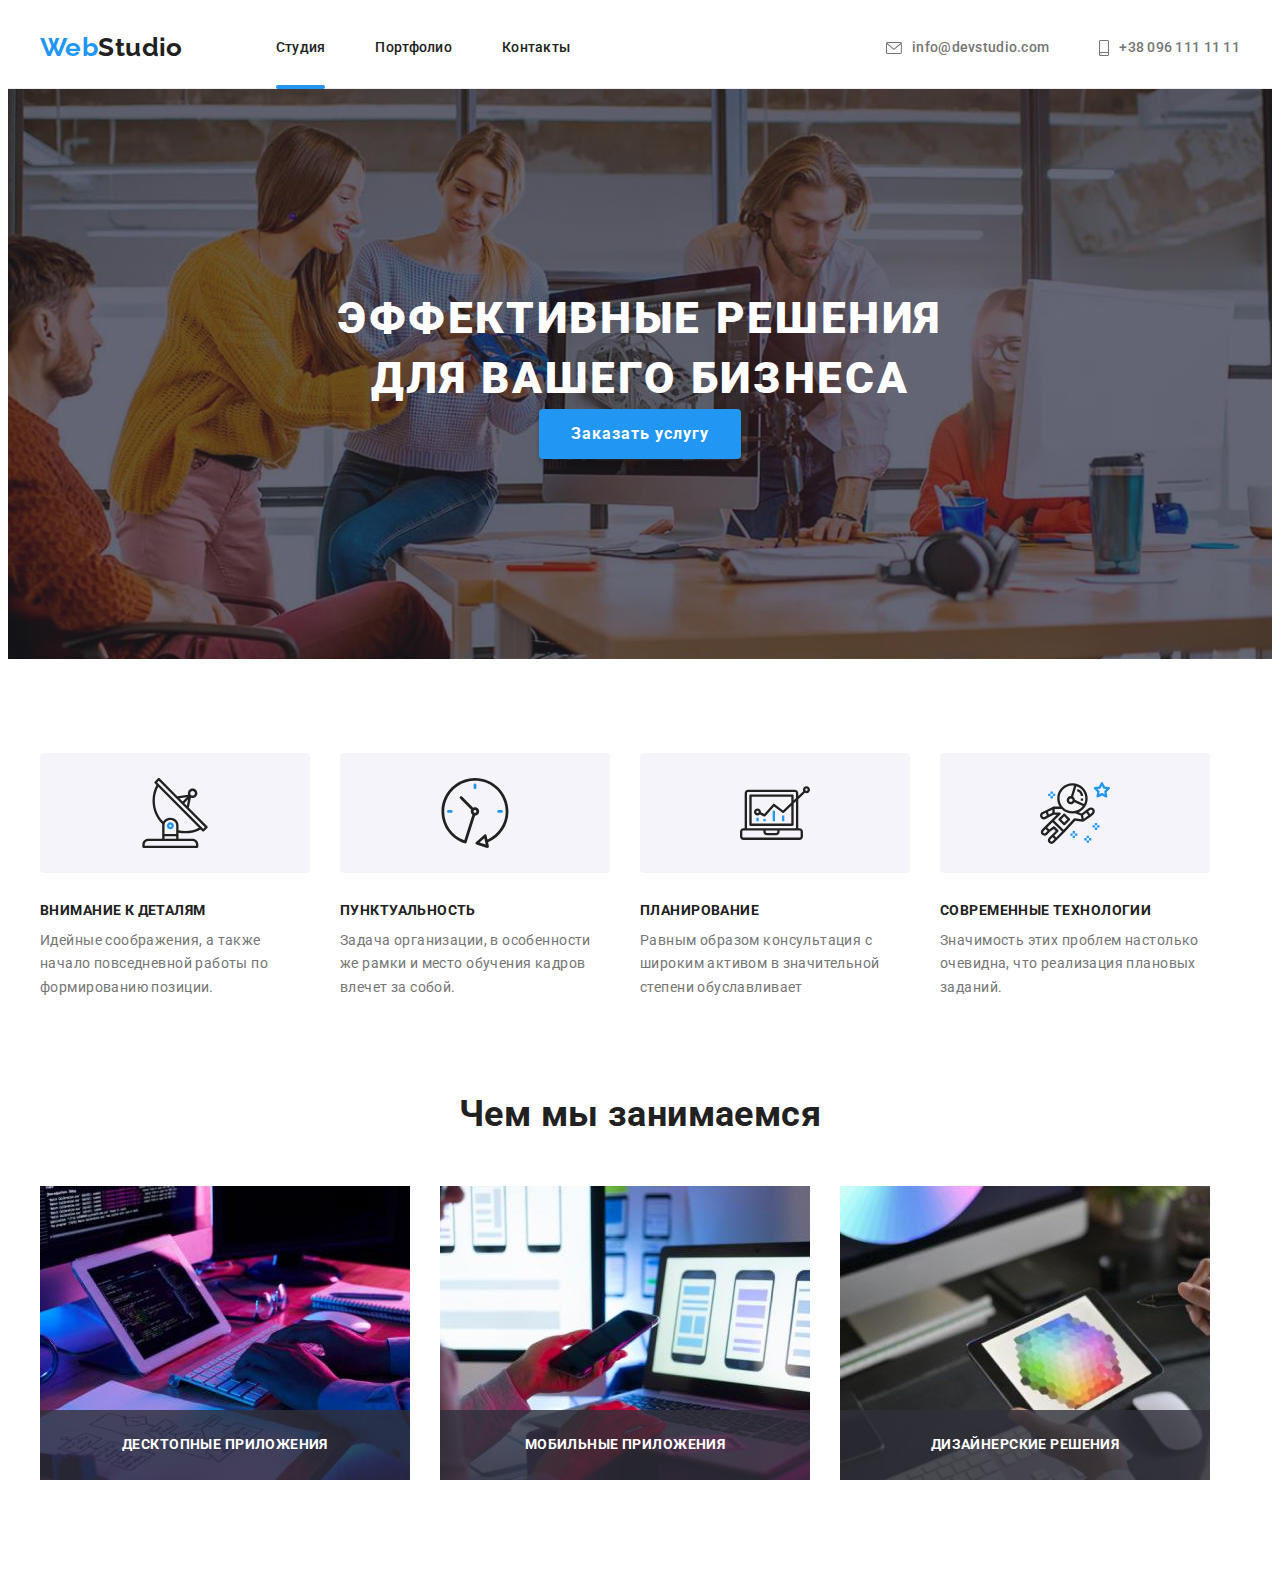
==== commit 7e4f84dc: "1" ====
--- a/index.html
+++ b/index.html
@@ -135,7 +135,7 @@
 
                             <!-- Команда -->
 
-        <section class="section__other-background section">
+        <!-- <section class="section__other-background section">
             <div class="container">
                 <h2 class="section__title">Наша команда</h2>
                 <ul class="commands">
@@ -304,11 +304,11 @@
                     </li>
                 </ul>
             </div>
-        </section>
+        </section> -->
 
                             <!-- Regular customers -->
 
-        <section class="section">
+        <!-- <section class="section">
             <div class="container ">
                 <h2 class="section__title">Постоянные клиенты</h2>
                 <ul class="customers">
@@ -357,10 +357,10 @@
                 </ul>
 
             </div>
-        </section>
+        </section> -->
                             <!-- Футер -->
     </main>
-    <footer class="footer">
+    <!-- <footer class="footer">
         <div class="container footer-block">
             <div class="footer-contacts">
                 <a class="logo__white" href="#"><span class="logo">Web</span>Studio</a>
@@ -433,7 +433,7 @@
                 </form>                    
             </div>     
         </div>
-    </footer>
+    </footer> -->
 
                                 <!-- Модалка -->
 
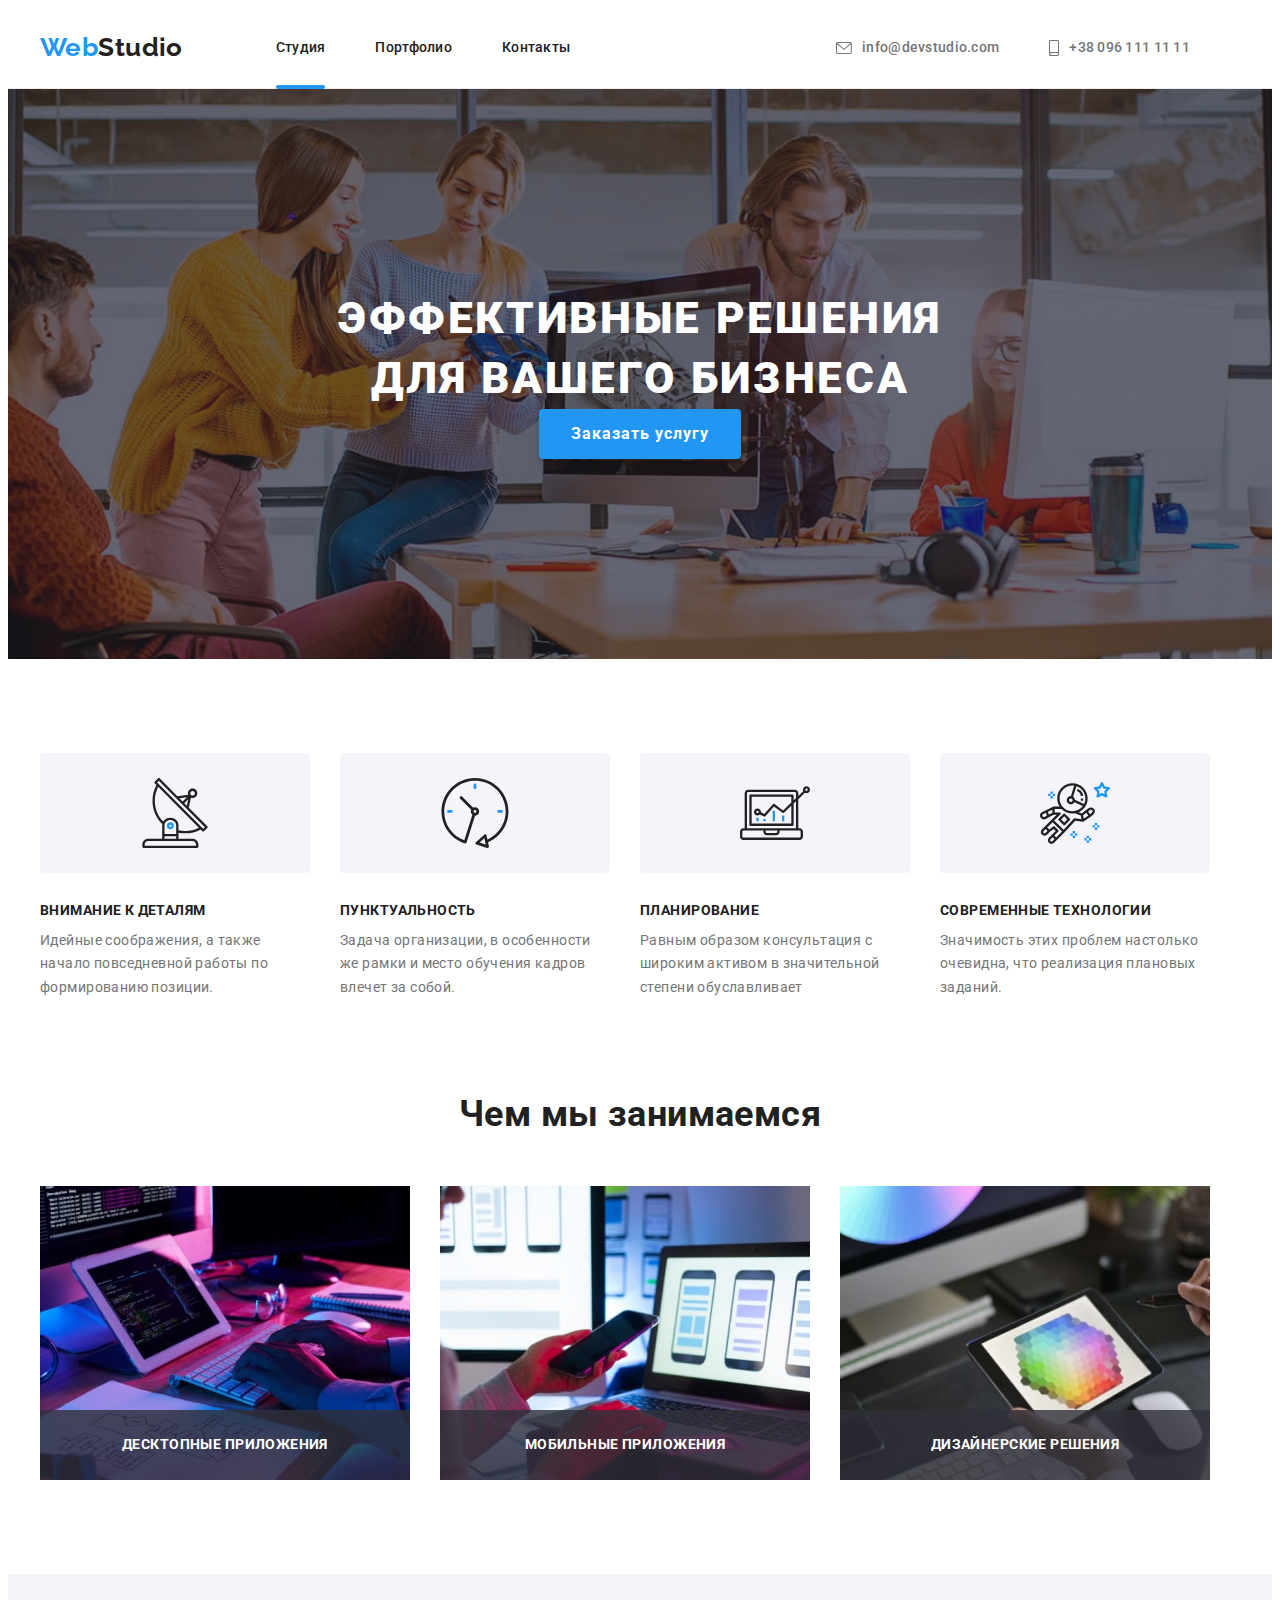
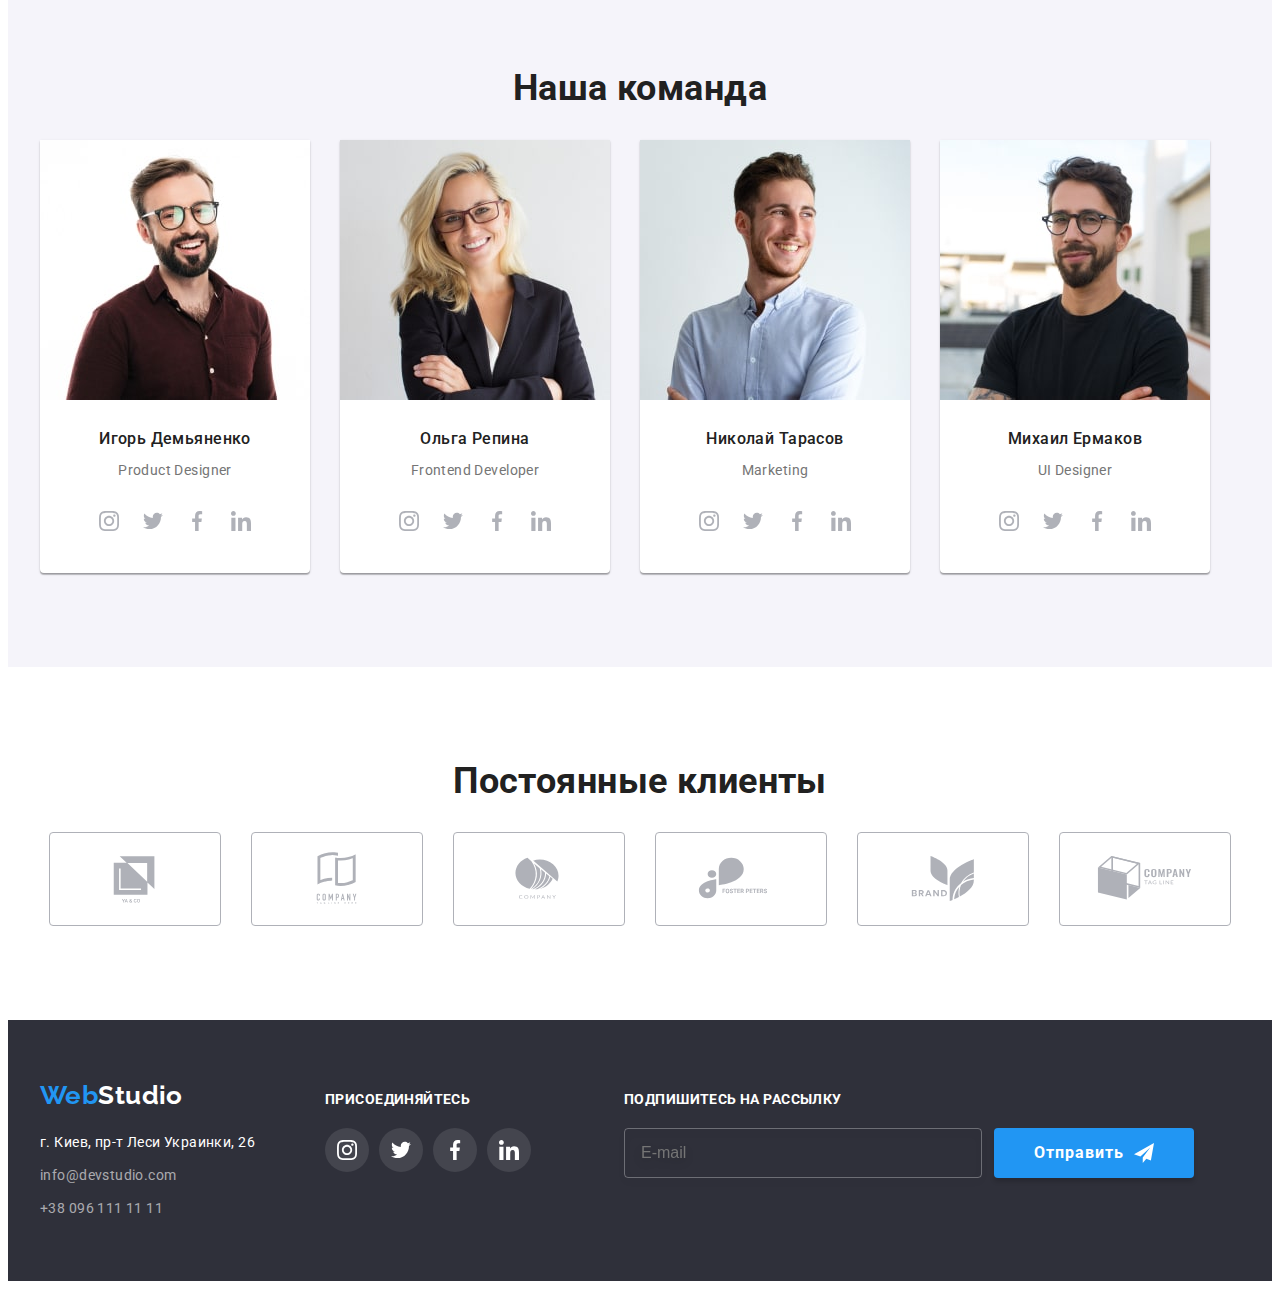
==== commit 02f6c435: "1" ====
--- a/index.html
+++ b/index.html
@@ -40,7 +40,52 @@
                     +38 096 111 11 11</a>
                 </li>
             </ul>
+            <button type="button" class="mob-menu__btn" data-menu-open>
+                <svg class="mob-menu__icon--open" width="40" height="40">
+                    <use href="./images/icons.svg#menu"></use>
+                </svg></button>
         </div>
+
+
+                <div class="mob-menu is-hidden" data-menu>
+                    <div class="mob-menu__thumb">
+                        <button type="button" class="mob-menu__btn " data-menu-close><svg class="mob-menu__icon--close" width="40"
+                                height="40">
+                                <use href="./images/icons.svg#icon-close-black"></use>
+                            </svg></button>
+                        <div class="mob-menu-top">
+                            <ul class="mob-menu__nav">
+                                <li class="mob-menu__item">
+                                    <a class="mob-menu__link mob-menu__link--active" href="./index.html" rel="noreferrer">Студия</a>
+                                </li>
+                                <li class="mob-menu__item">
+                                    <a class="mob-menu__link" href="./portfolio.html">Портфолио</a>
+                                </li>
+                                <li class="mob-menu__item">
+                                    <a class="mob-menu__link" href="">Контакты</a>
+                                </li>
+                            </ul>
+                        </div>
+                        <div class="mob-menu-botom">
+                            <ul class="mob-menu__communication">
+                                <li class="communication__item">
+                                    <a class="communication__link--tel" href="tel:+380991111111">
+                                        +38 099 111 11 11</a>
+                                </li>
+                                <li class="communication__item">
+                                    <a class="communication__link" href="mailto:info@example.com">
+                                        info@example.com</a>
+                                </li>
+                            </ul>
+                            <ul class="mob-menu__community">
+                                <li class="community__item"> <a class="community__link" href=""> Instagram</a></li>
+                                <li class="community__item"><a class="community__link" href="">Twitter</a></li>
+                                <li class="community__item"><a class="community__link" href="">Facebook</a></li>
+                                <li class="community__item"><a class="community__link" href="">LinkedIn</a></li>
+                            </ul>
+                        </div>
+                    </div>
+                </div>
     </header>
 
     <main>
@@ -109,23 +154,28 @@
                 <h2 class="section__title">Чем мы занимаемся</h2>
                 <ul class="work">
                     <li class="work__item">
-                        <img src="./images/img-1.jpg" 
-                        alt="Парень пишет код"
-                        width="370"
+                        <img
+                        srcset="./images/services1-desktop-1200-min.jpg 1x, ./images/services1-desktop-1200-2x-min.jpg 2x" 
+                        src="./images/services1-desktop-1200-min.jpg" 
+                        alt="Парень пишет код" width="370" 
                         height="294">
                         <p class="work__text">Десктопные приложения</p>
                     </li>
                     <li class="work__item">
-                        <img src="./images/img-2.jpg" 
-                        alt="Девушка держит в руках телефон"
-                        width="370"
+                        <img 
+                        srcset="./images/services2-desktop-1200-min.jpg 1x, ./images/services2-desktop-1200-2x-min.jpg 2x"
+                        src="./images/services2-desktop-1200-min.jpg" 
+                        alt="Девушка держит в руках телефон" 
+                        width="370" 
                         height="294">
                         <p class="work__text">Мобильные приложения</p>
                     </li>
                     <li class="work__item">
-                        <img src="./images/img-3.jpg"
-                        alt="Девушка держит планшет в руках"
-                        width="370"
+                        <img 
+                        srcset="./images/services3-desktop-1200-min.jpg 1x, ./images/services3-desktop-1200-2x-min.jpg 2x"
+                        src="./images/services3-desktop-1200-min.jpg" 
+                        alt="Девушка держит планшет в руках" 
+                        width="370" 
                         height="294">
                         <p class="work__text">Дизайнерские решения</p>
                     </li>
@@ -135,15 +185,27 @@
 
                             <!-- Команда -->
 
-        <!-- <section class="section__other-background section">
+        <section class="section__other-background section">
             <div class="container">
                 <h2 class="section__title">Наша команда</h2>
                 <ul class="commands">
                     <li class="commands__item">
-                        <img src="./images/igor.jpg" 
-                        alt="Фотография Игоря" 
-                        width="270" 
-                        height="260">
+                                <picture>
+                                <source srcset="
+                                ./images/team1-desktop-1200-min.jpg 1x, 
+                                ./images/team1-desktop-1200-2x-min.jpg 2x" media="(min-width: 1200px)">
+                                
+                                <source srcset="
+                                ./images/team1-tablet-768-min.jpg 1x, 
+                                ./images/team1-tablet-768-2x-min.jpg 2x" 
+                                media="(min-width: 768px)">
+
+                                <source srcset="
+                                ./images/team1-mobile-480-min.jpg 1x, 
+                                ./images/team1-mobile-480-2x-min.jpg 2x" media="(min-width: 480px)">
+
+                                <img src="./images/team1-mobile-480-2x-min.jpg" alt="Фотография Игоря">                                
+                            </picture>
                         <div class="commands__indent">
                             <h3 class="commands__title">Игорь Демьяненко</h3>
                             <p class="commands__text" lang="en">Product Designer</p>
@@ -181,10 +243,20 @@
                     </li>
 
                     <li class="commands__item">
-                        <img src="./images/olga.jpg" 
-                        alt="Фотография Ольги" 
-                        width="270" 
-                        height="260">
+                            <picture>
+                            <source srcset="
+                            ./images/team2-desktop-1200-min.jpg 1x, 
+                            ./images/team2-desktop-1200-2x-min.jpg 2x" media="(min-width: 1200px)">
+                            <source srcset="
+                            ./images/team2-tablet-768-min.jpg 1x, 
+                            ./images/team2-tablet-768-2x-min.jpg 2x" media="(min-width: 768px)">
+                            <source srcset="
+                            ./images/team2-mobile-480-min.jpg 1x, 
+                            ./images/team2-mobile-480-2x-min.jpg 2x" 
+                            media="(min-width: 480px)">
+                            <img src="./images/team2-mobile-480-2x-min.jpg" 
+                            alt="Фотография Ольги">
+                        </picture>
                         <div class="commands__indent">
                             <h3 class="commands__title">Ольга Репина</h3>
                             <p class="commands__text" lang="en">Frontend Developer</p>
@@ -222,10 +294,20 @@
                     </li>
 
                     <li class="commands__item">
-                        <img src="./images/nikolay.jpg" 
-                        alt="Фотография Николая" 
-                        width="270" 
-                        height="260">
+                            <picture>
+                            <source srcset="
+                            ./images/team3-desktop-1200-min.jpg 1x, 
+                            ./images/team3-desktop-1200-2x-min.jpg 2x" media="(min-width: 1200px)">
+                            <source srcset="
+                            ./images/team3-tablet-768-min.jpg 1x, 
+                            ./images/team3-tablet-768-2x-min.jpg 2x" media="(min-width: 768px)">
+                            <source srcset="
+                            ./images/team3-mobile-480-min.jpg 1x, 
+                            ./images/team3-mobile-480-2x-min.jpg 2x" 
+                            media="(min-width: 480px)">
+                            <img src="./images/team3-mobile-480-2x-min.jpg" 
+                            alt="Фотография Николая">
+                        </picture>
                         <div class="commands__indent">
                             <h3 class="commands__title">Николай Тарасов</h3>
                             <p class="commands__text" lang="en">Marketing</p>
@@ -263,10 +345,21 @@
                     </li>
 
                     <li class="commands__item">
-                        <img src="./images/mihail.jpg" 
-                        alt="Фотография Михаила" 
-                        width="270" 
-                        height="260">
+                            <picture>
+                            <source srcset="
+                            ./images/team4-desktop-1200-min.jpg 1x, 
+                            ./images/team4-desktop-1200-2x-min.jpg 2x" media="(min-width: 1200px)">
+                            <source srcset="
+                            ./images/team4-tablet-768-min.jpg 1x, 
+                            ./images/team4-tablet-768-2x-min.jpg 2x" media="(min-width: 768px)">
+                            <source 
+                            srcset="
+                            ./images/team4-mobile-480-min.jpg 1x, 
+                            ./images/team4-mobile-480-2x-min.jpg 2x"
+                            media="(min-width: 480px)">
+                            <img src="./images/team4-mobile-480-2x-min.jpg" 
+                            alt="Фотография Михаила">
+                        </picture>
                         <div class="commands__indent">
                             <h3 class="commands__title">Михаил Ермаков</h3>
                             <p class="commands__text" lang="en">UI Designer</p>
@@ -304,11 +397,11 @@
                     </li>
                 </ul>
             </div>
-        </section> -->
+        </section>
 
                             <!-- Regular customers -->
 
-        <!-- <section class="section">
+        <section class="section">
             <div class="container ">
                 <h2 class="section__title">Постоянные клиенты</h2>
                 <ul class="customers">
@@ -357,10 +450,10 @@
                 </ul>
 
             </div>
-        </section> -->
+        </section>
                             <!-- Футер -->
     </main>
-    <!-- <footer class="footer">
+    <footer class="footer">
         <div class="container footer-block">
             <div class="footer-contacts">
                 <a class="logo__white" href="#"><span class="logo">Web</span>Studio</a>
@@ -433,7 +526,7 @@
                 </form>                    
             </div>     
         </div>
-    </footer> -->
+    </footer>
 
                                 <!-- Модалка -->
 
@@ -521,5 +614,6 @@
         </div>
     </div>
     <script src="./js/modal.js"></script>
+    <script src="./js/menu.js"></script>
 </body>
 </html>
--- a/css/main.min.css
+++ b/css/main.min.css
@@ -1,2 +1,2 @@
-p,h1,h2,h3,h4,h5,h6{margin:0}ul{margin:0;padding:0;list-style:none}img{display:block;max-width:100%;height:auto}a{text-decoration:none;-webkit-transition:color 250ms cubic-bezier(0.4, 0, 0.2, 1);transition:color 250ms cubic-bezier(0.4, 0, 0.2, 1)}label{font-size:12px;line-height:1.16;color:var(--main-text-color);display:block;margin-bottom:4px}address{font-style:normal}textarea{resize:none}:root{--main-title-color: #ffffff;--second-title-color: #212121;--main-text-color: #757575;--footer-contacts-text-color: rgba(255, 255, 255, 0.6);--footer-link-color: #ffffff;--header-contacts-text-color: #757575;--hover-focus-color: #2196f3;--hero-btn-color: #188ce8;--web-logo-color: #2196f3;--studio-header-logo-color: #212121;--studio-footer-logo-color: #ffffff;--main-btn-color: #ffffff;--background-btn-color: #2196f3;--background-portfolio-btn-color: #f5f4fa;--background-hero-footer-color: #2f303a;--background-commands-color: #f5f4fa;--background-item-commads: #ffffff;--second-btn-color: #212121;--portfolio-btn-accent-color: #ffffff}.hide-title{border:0;clip:rect(0 0 0 0);height:1px;margin:-1px;overflow:hidden;padding:0;position:absolute;white-space:nowrap;width:1px}body{font-family:Roboto, sans-serif;font-size:14px;line-height:1.71;letter-spacing:0.03em;color:var(--main-text-color)}.container{width:1200px;padding-left:15px;padding-right:15px;margin:0 auto}.section{padding-top:94px;padding-bottom:94px}.section__title{font-weight:700;font-size:36px;line-height:1.16;text-align:center;color:var(--second-title-color)}.size-icon{width:20px;height:20px;-webkit-transition:fill 250ms cubic-bezier(0.4, 0, 0.2, 1);transition:fill 250ms cubic-bezier(0.4, 0, 0.2, 1)}.peculiarities__icon{width:70px;height:70px}.customers__icon{width:106px;height:60px}.header{border:1px solid #ececec;border-top-style:none;border-right-style:none;border-left-style:none}.logo{font-family:Raleway;font-weight:700;font-size:26px;line-height:1.19;color:var(--web-logo-color)}.logo__dark{font-family:Raleway;font-weight:700;font-size:26px;line-height:1.19;color:var(--studio-header-logo-color);padding-bottom:25px;padding-top:24px;margin-right:93px}.header__container{display:-webkit-box;display:-ms-flexbox;display:flex;-webkit-box-align:center;-ms-flex-align:center;align-items:center}.navigation{display:-webkit-box;display:-ms-flexbox;display:flex;-webkit-box-align:center;-ms-flex-align:center;align-items:center}.navigation__link{display:block;font-weight:500;font-size:14px;line-height:1.14;letter-spacing:0.02em;color:var(--second-title-color);position:relative}.navigation__link:hover,.navigation__link:focus{color:var(--hover-focus-color)}.navigation__list{display:-webkit-box;display:-ms-flexbox;display:flex}.navigation__item:not(:last-child){margin-right:50px}.navigation__link.navigation__link__active::after{content:'';width:100%;height:4px;background-color:#2196f3;position:absolute;display:block;bottom:-1px;left:0;border-radius:2px}.navigation__link,.navigation-contacts__link{padding-top:32px;padding-bottom:32px}.navigation-contacts__link{color:var(--header-contacts-text-color);display:-webkit-box;display:-ms-flexbox;display:flex;-webkit-box-align:center;-ms-flex-align:center;align-items:center;-webkit-box-pack:center;-ms-flex-pack:center;justify-content:center}.navigation-contacts__link:hover,.navigation-contacts__link:focus{color:var(--hover-focus-color)}.navigation-contacts__icon{fill:currentColor;margin-right:10px}.navigation-contacts__item{display:-webkit-box;display:-ms-flexbox;display:flex}.navigation-contacts__item:not(:last-child){margin-right:50px}.navigation-contacts{font-weight:500;font-size:14px;line-height:1.14;letter-spacing:0.02em;color:var(--header-contacts-text-color);display:-webkit-box;display:-ms-flexbox;display:flex;margin-left:auto}.contacts-icon:hover,.contacts-icon:focus{fill:currentColor}.hero{background-color:var(--background-hero-footer-color);text-align:center;padding:200px 0px;background-image:-webkit-gradient(linear, left top, left bottom, from(rgba(47,48,58,0.4)), to(rgba(47,48,58,0.4))),url(../images/title.jpg);background-image:linear-gradient(rgba(47,48,58,0.4), rgba(47,48,58,0.4)),url(../images/title.jpg);background-size:cover;max-width:1600px;margin-left:auto;margin-right:auto;background-repeat:no-repeat;background-position:center}.hero__title{font-weight:900;font-size:44px;line-height:1.36;letter-spacing:0.06em;text-transform:uppercase;color:var(--main-title-color)}.hero__btn{font-family:Roboto;font-weight:700;font-size:16px;line-height:1.87;letter-spacing:0.06em;color:var(--main-btn-color);background:var(--background-btn-color);-webkit-box-shadow:0px 4px 4px rgba(0,0,0,0.15);box-shadow:0px 4px 4px rgba(0,0,0,0.15);border-radius:4px;padding:10px 32px;cursor:pointer;border:transparent}.peculiarities{display:-webkit-box;display:-ms-flexbox;display:flex}.peculiarities__item{width:270px}.peculiarities__item:not(:last-child){margin-right:30px}.peculiarities__title{font-weight:700;font-size:14px;line-height:1.14;text-transform:uppercase;color:var(--second-title-color)}.peculiarities__text{margin-top:10px}.peculiarities__box{height:120px;display:-webkit-box;display:-ms-flexbox;display:flex;-webkit-box-align:center;-ms-flex-align:center;align-items:center;-webkit-box-pack:center;-ms-flex-pack:center;justify-content:center;background-color:#f5f4fa;border-radius:4px;margin-bottom:30px}.section_no-padding-top{padding-top:0px}.work{display:-webkit-box;display:-ms-flexbox;display:flex;margin-top:50px}.work__item{position:relative}.work__item:not(:last-child){margin-right:30px}.work__text{font-weight:700;line-height:1.14;color:#ffffff;text-transform:uppercase}.work__item>.work__text{position:absolute;bottom:0;left:0;background:rgba(47,48,58,0.8);width:100%;height:70px;display:-webkit-box;display:-ms-flexbox;display:flex;-webkit-box-align:center;-ms-flex-align:center;align-items:center;-webkit-box-pack:center;-ms-flex-pack:center;justify-content:center}.section__other-background{background-color:var(--background-commands-color)}.commands__title{font-weight:500;font-size:16px;line-height:1.18;text-align:center;color:var(--second-title-color)}.commands{display:-webkit-box;display:-ms-flexbox;display:flex;margin-top:50px}.commands__text{text-align:center;margin-top:10px}.commands__indent{padding-top:30px;padding-bottom:30px}.commands__item{-webkit-box-shadow:0px 1px 3px rgba(0,0,0,0.12),0px 1px 1px rgba(0,0,0,0.14),0px 2px 1px rgba(0,0,0,0.2);box-shadow:0px 1px 3px rgba(0,0,0,0.12),0px 1px 1px rgba(0,0,0,0.14),0px 2px 1px rgba(0,0,0,0.2);border-radius:0px 0px 4px 4px;background:var(--background-item-commads)}.commands__item:not(:last-child){margin-right:30px}.social__icon{fill:#afb1b8}.social__link:hover .social__icon,.social__link:focus .social__icon{fill:#ffffff}.social{display:-webkit-box;display:-ms-flexbox;display:flex;-webkit-box-pack:center;-ms-flex-pack:center;justify-content:center;margin-top:16px}.social__item{width:44px;height:44px}.social__item+.social{margin-left:10px}.social__link{width:100%;height:100%;border-radius:50%;display:-webkit-box;display:-ms-flexbox;display:flex;-webkit-box-align:center;-ms-flex-align:center;align-items:center;-webkit-box-pack:center;-ms-flex-pack:center;justify-content:center;-webkit-transition:fill 250ms cubic-bezier(0.4, 0, 0.2, 1),background-color 250ms cubic-bezier(0.4, 0, 0.2, 1);transition:fill 250ms cubic-bezier(0.4, 0, 0.2, 1),background-color 250ms cubic-bezier(0.4, 0, 0.2, 1)}.social__link:hover,.social__link:focus{background-color:#2196f3}.customers__icon{fill:#afb1b8;-webkit-transition:fill 250ms cubic-bezier(0.4, 0, 0.2, 1),background-color 250ms cubic-bezier(0.4, 0, 0.2, 1);transition:fill 250ms cubic-bezier(0.4, 0, 0.2, 1),background-color 250ms cubic-bezier(0.4, 0, 0.2, 1)}.customers__icon:hover,.customers__icon:focus{fill:#2196f3}.customers{display:-webkit-box;display:-ms-flexbox;display:flex;-webkit-box-pack:center;-ms-flex-pack:center;justify-content:center;-ms-flex-line-pack:center;align-content:center;margin-top:50px}.customers__item{width:170px;height:92px;border:1px solid;border-radius:4px;border-color:#afb1b8;-webkit-transition:border-color 250ms cubic-bezier(0.4, 0, 0.2, 1);transition:border-color 250ms cubic-bezier(0.4, 0, 0.2, 1)}.customers__item:hover,.customers__item:focus{color:#2196f3;border-color:#2196f3}.customers__item+.customers__item{margin-left:30px}.customers__link{width:100%;height:100%;display:-webkit-box;display:-ms-flexbox;display:flex;-webkit-box-align:center;-ms-flex-align:center;align-items:center;-webkit-box-pack:center;-ms-flex-pack:center;justify-content:center}.customers__link:hover .customers__icon,.customers__link:focus .customers__icon{fill:#2196f3}.footer{background-color:var(--background-hero-footer-color);padding:60px 0}.footer-contacts{-webkit-box-flex:1;-ms-flex-positive:1;flex-grow:1;margin-right:70px}.footer-contacts__list{margin-top:20px}.footer-contacts__item:not(:first-child){margin-top:9px}.footer-contacts__link{font-family:Roboto;font-style:normal;font-weight:400;font-size:14px;line-height:1.71;letter-spacing:0.03em;color:var(--footer-link-color)}.footer-contacts__mail-tel{font-weight:400;font-size:14px;line-height:1.71;letter-spacing:0.03em;color:var(--footer-contacts-text-color)}.footer-contacts__mail-tel:hover,.footer-contacts__mail-tel:focus{color:var(--hover-focus-color)}.footer-social{margin-right:93px}.footer-social__title{font-weight:700;font-size:14px;line-height:1.14;letter-spacing:3%;color:#ffffff;text-transform:uppercase}.footer-mailing__form{margin-top:20px;display:-webkit-box;display:-ms-flexbox;display:flex;-webkit-box-align:self-end;-ms-flex-align:self-end;align-items:self-end;text-align:center}.footer-social__list{display:-webkit-box;display:-ms-flexbox;display:flex;margin-top:20px}.footer-social__item{border-radius:50%;background-color:rgba(255,255,255,0.1);width:44px;height:44px}.footer-social__item+.footer-social__item{margin-left:10px}.footer-social__icon{fill:#ffffff}.footer-social__link{width:100%;height:100%;border-radius:50%;display:-webkit-box;display:-ms-flexbox;display:flex;-webkit-box-align:center;-ms-flex-align:center;align-items:center;-webkit-box-pack:center;-ms-flex-pack:center;justify-content:center;-webkit-transition:fill 250ms cubic-bezier(0.4, 0, 0.2, 1),background-color 250ms cubic-bezier(0.4, 0, 0.2, 1);transition:fill 250ms cubic-bezier(0.4, 0, 0.2, 1),background-color 250ms cubic-bezier(0.4, 0, 0.2, 1)}.footer-social__link:hover,.footer-social__link:focus{background-color:#2196f3}.footer-mailing{display:block}.footer-mailing__title{text-transform:uppercase;color:var(--main-title-color);font-weight:700;font-size:14px;line-height:1.14;text-transform:uppercase}.footer-mailing__input{width:358px;height:50px;padding:15px 16px;margin-right:12px;border:1px solid rgba(255,255,255,0.3);-webkit-box-sizing:border-box;box-sizing:border-box;-webkit-filter:drop-shadow(0px 4px 4px rgba(0,0,0,0.15));filter:drop-shadow(0px 4px 4px rgba(0,0,0,0.15));border-radius:4px;font-size:16px;line-height:1.25;display:-webkit-box;display:-ms-flexbox;display:flex;color:rgba(255,255,255,0.6);background-color:var(--hero-background-color);outline:none;-webkit-transition-property:border-color;transition-property:border-color;-webkit-transition-duration:250ms;transition-duration:250ms;-webkit-transition-timing-function:cubic-bezier(0.4, 0, 0.2, 1);transition-timing-function:cubic-bezier(0.4, 0, 0.2, 1)}.footer-mailing__btn{font-family:Roboto;font-weight:700;font-size:16px;line-height:1.87;letter-spacing:0.06em;color:var(--main-btn-color);background:var(--background-btn-color);-webkit-box-shadow:0px 4px 4px rgba(0,0,0,0.15);box-shadow:0px 4px 4px rgba(0,0,0,0.15);border-radius:4px;padding:10px 32px;cursor:pointer;border:transparent;-webkit-box-pack:center;-ms-flex-pack:center;justify-content:center;width:200px;display:-webkit-box;display:-ms-flexbox;display:flex;-webkit-box-align:center;-ms-flex-align:center;align-items:center}.footer-mailing__icon{margin-left:10px}.footer-block{display:-webkit-box;display:-ms-flexbox;display:flex;-webkit-box-align:baseline;-ms-flex-align:baseline;align-items:baseline}.logo__white{font-family:Raleway;font-weight:700;font-size:26px;line-height:1.19;color:var(--studio-footer-logo-color);display:block}.backdrop{width:100vw;height:100vh;background-color:rgba(0,0,0,0.2);position:fixed;top:0;-webkit-transition:opacity 1000ms cubic-bezier(0.4, 0, 0.2, 1),visibility 1000ms cubic-bezier(0.4, 0, 0.2, 1);transition:opacity 1000ms cubic-bezier(0.4, 0, 0.2, 1),visibility 1000ms cubic-bezier(0.4, 0, 0.2, 1)}.backdrop.is-hidden .modal{-webkit-transform:translateX(50px);transform:translateX(50px);-webkit-transition:-webkit-transform 1000ms cubic-bezier(0.4, 0, 0.2, 1);transition:-webkit-transform 1000ms cubic-bezier(0.4, 0, 0.2, 1);transition:transform 1000ms cubic-bezier(0.4, 0, 0.2, 1);transition:transform 1000ms cubic-bezier(0.4, 0, 0.2, 1), -webkit-transform 1000ms cubic-bezier(0.4, 0, 0.2, 1)}.modal{position:absolute;width:528px;min-height:581px;background-color:#fff;border-radius:4px;top:50%;left:50%;-webkit-box-shadow:0px 1px 3px rgba(0,0,0,0.12),0px 1px 1px rgba(0,0,0,0.14),0px 2px 1px rgba(0,0,0,0.2);box-shadow:0px 1px 3px rgba(0,0,0,0.12),0px 1px 1px rgba(0,0,0,0.14),0px 2px 1px rgba(0,0,0,0.2);-webkit-transform:translateX(0);transform:translateX(0);-webkit-transform:translate(-50%, -50%);transform:translate(-50%, -50%);-webkit-transition:-webkit-transform 1000ms cubic-bezier(0.4, 0, 0.2, 1);transition:-webkit-transform 1000ms cubic-bezier(0.4, 0, 0.2, 1);transition:transform 1000ms cubic-bezier(0.4, 0, 0.2, 1);transition:transform 1000ms cubic-bezier(0.4, 0, 0.2, 1), -webkit-transform 1000ms cubic-bezier(0.4, 0, 0.2, 1);padding:40px 40px}.modal__close{position:absolute;width:30px;height:30px;top:8px;right:8px;border:1px solid rgba(0,0,0,0.1);background-color:transparent;border-radius:50%;display:-webkit-box;display:-ms-flexbox;display:flex;-webkit-box-pack:center;-ms-flex-pack:center;justify-content:center;-webkit-box-align:center;-ms-flex-align:center;align-items:center;cursor:pointer;-webkit-transition:border-color 250ms cubic-bezier(0.4, 0, 0.2, 1);transition:border-color 250ms cubic-bezier(0.4, 0, 0.2, 1)}.modal__close:hover,.modal__close:focus{color:#2196f3;border-color:#2196f3}.modal__icon{fill:#000000;-webkit-transition:fill 250ms cubic-bezier(0.4, 0, 0.2, 1),background-color 250ms cubic-bezier(0.4, 0, 0.2, 1);transition:fill 250ms cubic-bezier(0.4, 0, 0.2, 1),background-color 250ms cubic-bezier(0.4, 0, 0.2, 1)}.modal__icon:hover,.modal__icon:focus{fill:#2196f3}.modal__close:hover .modal__icon,.modal__close:focus .modal__icon{fill:#2196f3}.modal__text{font-weight:700;font-size:20px;line-height:1.15;text-align:center;letter-spacing:0.03em;color:#212121}.modal-form{margin-top:12px}.modal-form:not(:first-child){margin-top:10px}.modal-form__wrap{position:relative}.is-hidden{visibility:hidden;opacity:0;pointer-events:none}.modal-form__input{width:100%;height:40px;margin:0;border:1px solid rgba(33,33,33,0.2);-webkit-box-sizing:border-box;box-sizing:border-box;border-radius:4px;padding-right:15px;padding-left:42px;outline:none;-webkit-transition:border-color 250ms cubic-bezier(0.4, 0, 0.2, 1);transition:border-color 250ms cubic-bezier(0.4, 0, 0.2, 1)}.modal-form__input:focus{border-color:var(--hover-focus-color)}.modal-check__license{font-size:14px;line-height:24px;line-height:1.46%;-webkit-box-sizing:border-box;box-sizing:border-box;outline:none;-webkit-transition:border-color 250ms cubic-bezier(0.4, 0, 0.2, 1);transition:border-color 250ms cubic-bezier(0.4, 0, 0.2, 1)}.modal-form__icon{position:absolute;left:12px;top:50%;-webkit-transform:translateY(-50%);transform:translateY(-50%);width:18px;height:18px;-webkit-transition:fill 250ms cubic-bezier(0.4, 0, 0.2, 1);transition:fill 250ms cubic-bezier(0.4, 0, 0.2, 1)}.modal-form__input:focus+.modal-form__icon{fill:var(--hover-focus-color)}.modal-form__comments{width:100%;height:120px;border:1px solid rgba(33,33,33,0.2);-webkit-box-sizing:border-box;box-sizing:border-box;border-radius:4px;padding:12px 16px;outline:none;display:block;-webkit-transition:border-color 250ms cubic-bezier(0.4, 0, 0.2, 1);transition:border-color 250ms cubic-bezier(0.4, 0, 0.2, 1)}.modal-form__comments:focus{border-color:var(--hover-focus-color)}.modal-check{-webkit-box-pack:center;-ms-flex-pack:center;justify-content:center;margin-top:20px;display:-webkit-box;display:-ms-flexbox;display:flex}.modal-check__input:checked+.modal-check__text .modal-check__item{background-color:var(--hover-focus-color);border:none}.modal-check__item{width:16px;height:15px;border:2px solid var(--second-title-color);border-radius:2px;margin-right:8px;display:-webkit-box;display:-ms-flexbox;display:flex;-webkit-box-align:center;-ms-flex-align:center;align-items:center;-webkit-box-pack:center;-ms-flex-pack:center;justify-content:center}.modal-check__text{font-size:14px;line-height:24px;line-height:1.46%;display:-webkit-box;display:-ms-flexbox;display:flex;-webkit-box-align:center;-ms-flex-align:center;align-items:center}.modal-check__icon{fill:#ffffff}.modal-check__license{color:#2196f3;text-decoration:underline;margin-left:4px}.modal-check__license:focus{border-color:var(--hover-focus-color)}.modal-btn{margin-top:30px}.modal-btn__btn{display:-webkit-box;display:-ms-flexbox;display:flex;-webkit-box-align:center;-ms-flex-align:center;align-items:center;-webkit-box-pack:center;-ms-flex-pack:center;justify-content:center;font-family:Roboto;font-weight:700;font-size:16px;line-height:1.87;letter-spacing:0.06em;color:var(--main-btn-color);background:var(--background-btn-color);-webkit-box-shadow:0px 4px 4px rgba(0,0,0,0.15);box-shadow:0px 4px 4px rgba(0,0,0,0.15);border-radius:4px;padding:10px 32px;cursor:pointer;border:transparent;width:200px}.portfolio__title{font-weight:700;font-size:18px;line-height:2;letter-spacing:0.06em;color:var(--second-title-color)}.filter__list{display:-webkit-box;display:-ms-flexbox;display:flex;-webkit-box-pack:center;-ms-flex-pack:center;justify-content:center}.filter__item:not(:last-child){margin-right:8px}.filter__btn{font-family:Roboto;font-weight:500;font-size:16px;line-height:1.62;text-align:center;letter-spacing:0.03em;color:var(--second-btn-color);background-color:var(--background-portfolio-btn-color);cursor:pointer;border-radius:4px;border:0px;padding:6px 22px;-webkit-transition:color 250ms cubic-bezier(0.4, 0, 0.2, 1),background-color 250ms cubic-bezier(0.4, 0, 0.2, 1),-webkit-box-shadow 250ms cubic-bezier(0.4, 0, 0.2, 1);transition:color 250ms cubic-bezier(0.4, 0, 0.2, 1),background-color 250ms cubic-bezier(0.4, 0, 0.2, 1),-webkit-box-shadow 250ms cubic-bezier(0.4, 0, 0.2, 1);transition:color 250ms cubic-bezier(0.4, 0, 0.2, 1),background-color 250ms cubic-bezier(0.4, 0, 0.2, 1),box-shadow 250ms cubic-bezier(0.4, 0, 0.2, 1);transition:color 250ms cubic-bezier(0.4, 0, 0.2, 1),background-color 250ms cubic-bezier(0.4, 0, 0.2, 1),box-shadow 250ms cubic-bezier(0.4, 0, 0.2, 1),-webkit-box-shadow 250ms cubic-bezier(0.4, 0, 0.2, 1)}.filter__btn:focus,.filter__btn:hover{color:var(--portfolio-btn-accent-color);background-color:var(--background-btn-color);-webkit-box-shadow:0px 3px 1px rgba(0,0,0,0.1),0px 1px 2px rgba(0,0,0,0.08),0px 2px 2px rgba(0,0,0,0.12);box-shadow:0px 3px 1px rgba(0,0,0,0.1),0px 1px 2px rgba(0,0,0,0.08),0px 2px 2px rgba(0,0,0,0.12)}.portfolio{display:-webkit-box;display:-ms-flexbox;display:flex;-ms-flex-wrap:wrap;flex-wrap:wrap;margin-top:50px}.portfolio__item{margin-right:30px}.portfolio__item:hover,.portfolio__item:focus{-webkit-box-shadow:0px 1px 1px rgba(0,0,0,0.12),0px 4px 4px rgba(0,0,0,0.06),1px 4px 6px rgba(0,0,0,0.16);box-shadow:0px 1px 1px rgba(0,0,0,0.12),0px 4px 4px rgba(0,0,0,0.06),1px 4px 6px rgba(0,0,0,0.16)}.portfolio__item:nth-child(3n){margin-right:0px}.portfolio__item:nth-child(n+4){margin-top:30px}.portfolio__wrap{position:relative;overflow:hidden}.portfolio__text{font-size:16px;line-height:1.87;letter-spacing:0.03em;color:var(--main-text-color);margin-top:4px}.portfolio__text-content{position:absolute;top:0;right:0;background-color:rgba(33,150,243,0.9);padding:63px 24px;font-size:18px;line-height:1.5;color:#ffffff;height:100%;overflow:auto;-webkit-transform:translateY(100%);transform:translateY(100%);-webkit-transition:-webkit-transform 250ms cubic-bezier(0.4, 0, 0.2, 1);transition:-webkit-transform 250ms cubic-bezier(0.4, 0, 0.2, 1);transition:transform 250ms cubic-bezier(0.4, 0, 0.2, 1);transition:transform 250ms cubic-bezier(0.4, 0, 0.2, 1), -webkit-transform 250ms cubic-bezier(0.4, 0, 0.2, 1)}.portfolio__link:hover .portfolio__text-content,.portfolio__link:focus .portfolio__text-content{-webkit-transform:translateY(0%);transform:translateY(0%)}.portfolio__link{display:block}.portfolio__link:hover,.portfolio__link:focus{-webkit-box-shadow:0px 1px 1px rgba(0,0,0,0.12),0px 4px 4px rgba(0,0,0,0.06),1px 4px 6px rgba(0,0,0,0.16);box-shadow:0px 1px 1px rgba(0,0,0,0.12),0px 4px 4px rgba(0,0,0,0.06),1px 4px 6px rgba(0,0,0,0.16)}.portfolio__border{border:1px solid #ececec;border-top:none}.portfolio-padding{padding:20px 24px}
+p,h1,h2,h3,h4,h5,h6{margin:0}ul{margin:0;padding:0;list-style:none}img{display:block;max-width:100%;height:auto}a{text-decoration:none;-webkit-transition:color 250ms cubic-bezier(0.4, 0, 0.2, 1);transition:color 250ms cubic-bezier(0.4, 0, 0.2, 1)}label{font-size:12px;line-height:1.16;color:var(--main-text-color);display:block;margin-bottom:4px}address{font-style:normal}textarea{resize:none}:root{--main-title-color: #ffffff;--second-title-color: #212121;--main-text-color: #757575;--footer-contacts-text-color: rgba(255, 255, 255, 0.6);--footer-link-color: #ffffff;--header-contacts-text-color: #757575;--hover-focus-color: #2196f3;--hero-btn-color: #188ce8;--web-logo-color: #2196f3;--studio-header-logo-color: #212121;--studio-footer-logo-color: #ffffff;--main-btn-color: #ffffff;--background-btn-color: #2196f3;--background-portfolio-btn-color: #f5f4fa;--background-hero-footer-color: #2f303a;--background-commands-color: #f5f4fa;--background-item-commads: #ffffff;--second-btn-color: #212121;--portfolio-btn-accent-color: #ffffff}.hide-title{border:0;clip:rect(0 0 0 0);height:1px;margin:-1px;overflow:hidden;padding:0;position:absolute;white-space:nowrap;width:1px}body{font-family:Roboto, sans-serif;font-size:14px;line-height:1.71;letter-spacing:0.03em;color:var(--main-text-color)}.container{width:100%;padding-left:15px;padding-right:15px;margin:0 auto}@media screen and (min-width: 480px){.container{width:480px}}@media screen and (min-width: 768px){.container{width:768px}}@media screen and (min-width: 1200px){.container{width:1200px}}.section{padding-top:60px;padding-bottom:60px}@media screen and (min-width: 1200px){.section{padding-top:94px;padding-bottom:94px}}.section__title{font-weight:700;font-size:36px;line-height:1.16;text-align:center;color:var(--second-title-color)}.size-icon{width:20px;height:20px;-webkit-transition:fill 250ms cubic-bezier(0.4, 0, 0.2, 1);transition:fill 250ms cubic-bezier(0.4, 0, 0.2, 1)}.peculiarities__icon{width:70px;height:70px}.customers__icon{width:106px;height:60px}.mob-menu{position:fixed;top:0;width:100vw;height:100vh;z-index:2;padding-left:40px;padding-top:48px;padding-bottom:48px;background-color:var(--main-title-color)}.mob-menu .mob-menu__thumb{height:100%;display:-webkit-box;display:-ms-flexbox;display:flex;-webkit-box-orient:vertical;-webkit-box-direction:normal;-ms-flex-direction:column;flex-direction:column;-webkit-box-pack:justify;-ms-flex-pack:justify;justify-content:space-between}@media screen and (min-width: 768px){.mob-menu{display:none}}.mob-menu__btn{position:absolute;top:10px;right:15px;background-color:transparent;border:none;margin-left:auto;display:-webkit-box;display:-ms-flexbox;display:flex;-webkit-box-align:center;-ms-flex-align:center;align-items:center;-webkit-box-pack:center;-ms-flex-pack:center;justify-content:center;-webkit-transition-property:fill;transition-property:fill;-webkit-transition-duration:250ms;transition-duration:250ms;-webkit-transition-timing-function:cubic-bezier(0.4, 0, 0.2, 1);transition-timing-function:cubic-bezier(0.4, 0, 0.2, 1)}.mob-menu__btn:hover,.mob-menu__btn:focus{fill:#2196f3}@media screen and (min-width: 768px){.mob-menu__btn{display:none}}.mob-menu__item{font-weight:500;font-size:40px;line-height:1.18;letter-spacing:0.02em;color:var(--second-title-color)}.mob-menu__item:not(:last-child){margin-bottom:32px}.mob-menu__link{color:var(--second-title-color)}.mob-menu__link:hover,.mob-menu__link:focus{color:var(--hover-focus-color)}.mob-menu__link--active{color:var(--hover-focus-color)}.communication__item{font-weight:500;font-size:24px;line-height:1.17;letter-spacing:0.02em;color:var(--main-text-color)}.communication__item:not(:last-child){margin-bottom:32px}.communication__link{font-weight:500;font-size:24px;line-height:1.17;letter-spacing:0.02em;color:var(--main-text-color)}.communication__link:hover{color:#2196f3}.communication__link--tel{font-weight:500;font-size:34px;line-height:1.18;letter-spacing:0.02em;color:var(--main-text-color)}.communication__link--tel:hover{color:#2196f3}.mob-menu__community{margin-top:64px;display:-webkit-box;display:-ms-flexbox;display:flex;-ms-flex-wrap:wrap;flex-wrap:wrap;margin-right:-10px;margin-left:-10px}.community__item{font-weight:500;font-size:18px;line-height:1.22;letter-spacing:0.02em;color:var(--hover-focus-color)}.community__item:not(:last-child){border-right:1px solid rgba(33,33,33,0.2)}.community__link{font-weight:500;font-size:18px;line-height:1.22;letter-spacing:0.02em;color:var(--hover-focus-color);margin-right:10px;margin-left:10px}.mob-menu__icon--close{-webkit-transition:border-color 250ms cubic-bezier(0.4, 0, 0.2, 1);transition:border-color 250ms cubic-bezier(0.4, 0, 0.2, 1)}.mob-menu__icon--close:hover{fill:#2196f3}.header{border:1px solid #ececec;border-top-style:none;border-right-style:none;border-left-style:none}.logo{font-family:Raleway;font-weight:700;font-size:26px;line-height:1.19;color:var(--web-logo-color)}.logo__dark{font-family:Raleway;font-weight:700;font-size:26px;line-height:1.19;color:var(--studio-header-logo-color);padding-bottom:25px;padding-top:24px;margin-right:93px}.header__container{display:-webkit-box;display:-ms-flexbox;display:flex;-webkit-box-align:center;-ms-flex-align:center;align-items:center}@media screen and (max-width: 768px){.header__container{position:relative}}.navigation{display:-webkit-box;display:-ms-flexbox;display:flex;-webkit-box-align:center;-ms-flex-align:center;align-items:center}.navigation__link{display:block;font-weight:500;font-size:14px;line-height:1.14;letter-spacing:0.02em;color:var(--second-title-color);position:relative}.navigation__link:hover,.navigation__link:focus{color:var(--hover-focus-color)}.navigation__list{display:-webkit-box;display:-ms-flexbox;display:flex}@media screen and (max-width: 768px){.navigation__list{display:none}}.navigation__item:not(:last-child){margin-right:50px}.navigation__link.navigation__link__active::after{content:'';width:100%;height:4px;background-color:#2196f3;position:absolute;display:block;bottom:-1px;left:0;border-radius:2px}.navigation-contacts__link{color:var(--header-contacts-text-color);display:-webkit-box;display:-ms-flexbox;display:flex;-webkit-box-align:center;-ms-flex-align:center;align-items:center;-webkit-box-pack:center;-ms-flex-pack:center;justify-content:center}.navigation-contacts__link:hover,.navigation-contacts__link:focus{color:var(--hover-focus-color)}@media screen and (min-width: 768px){.navigation-contacts__link{padding:0px}.navigation-contacts__link:not(:last-child){margin-bottom:10px}}.navigation-contacts__icon{fill:currentColor;margin-right:10px}.navigation-contacts__item{display:-webkit-box;display:-ms-flexbox;display:flex}.navigation-contacts__item:not(:last-child){margin-bottom:10px}@media screen and (min-width: 1200px){.navigation-contacts__item{margin-right:50px}.navigation-contacts__item:not(:last-child){margin-bottom:0px}}.navigation-contacts{font-weight:500;font-size:14px;line-height:1.14;letter-spacing:0.02em;color:var(--header-contacts-text-color);margin-left:auto}@media screen and (max-width: 768px){.navigation-contacts{display:none}}@media screen and (min-width: 768px){.navigation-contacts{-ms-flex-wrap:wrap;flex-wrap:wrap;margin-left:auto}}@media screen and (min-width: 1200px){.navigation-contacts{display:-webkit-box;display:-ms-flexbox;display:flex}}@media screen and (min-width: 1200px){.navigation__link,.navigation-contacts__link{padding-top:32px;padding-bottom:32px}}.contacts-icon:hover,.contacts-icon:focus{fill:currentColor}.hero{background-color:var(--background-hero-footer-color);margin:0 auto;padding:118px 0;text-align:center;background-image:-webkit-gradient(linear, left top, left bottom, from(rgba(47,48,58,0.4)), to(rgba(47,48,58,0.4))),url(../images/header-mobile-480-min.jpg);background-image:linear-gradient(rgba(47,48,58,0.4), rgba(47,48,58,0.4)),url(../images/header-mobile-480-min.jpg);background-repeat:no-repeat;background-position:center;background-size:cover}@media (min-device-pixel-ratio: 2), (-webkit-min-device-pixel-ratio: 2), (min-resolution: 192dpi), (min-resolution: 2dppx){.hero{background-image:-webkit-gradient(linear, left top, left bottom, from(rgba(47,48,58,0.4)), to(rgba(47,48,58,0.4))),url(../images/header-mobile-480-2x-min.jpg);background-image:linear-gradient(rgba(47,48,58,0.4), rgba(47,48,58,0.4)),url(../images/header-mobile-480-2x-min.jpg)}}@media screen and (min-width: 768px){.hero{background-image:-webkit-gradient(linear, left top, left bottom, from(rgba(47,48,58,0.4)), to(rgba(47,48,58,0.4))),url(../images/header-tablet-768-min.jpg);background-image:linear-gradient(rgba(47,48,58,0.4), rgba(47,48,58,0.4)),url(../images/header-tablet-768-min.jpg)}}@media screen and (min-width: 768px) and (min-device-pixel-ratio: 2), screen and (min-width: 768px) and (-webkit-min-device-pixel-ratio: 2), screen and (min-width: 768px) and (min-resolution: 192dpi), screen and (min-width: 768px) and (min-resolution: 2dppx){.hero{background-image:-webkit-gradient(linear, left top, left bottom, from(rgba(47,48,58,0.4)), to(rgba(47,48,58,0.4))),url(../images/header-tablet-768-2x-min.jpg);background-image:linear-gradient(rgba(47,48,58,0.4), rgba(47,48,58,0.4)),url(../images/header-tablet-768-2x-min.jpg)}}@media screen and (min-width: 1200px){.hero{max-width:1600px;padding:200px 0;background-image:-webkit-gradient(linear, left top, left bottom, from(rgba(47,48,58,0.4)), to(rgba(47,48,58,0.4))),url(../images/header-desktop-1200-min.jpg);background-image:linear-gradient(rgba(47,48,58,0.4), rgba(47,48,58,0.4)),url(../images/header-desktop-1200-min.jpg)}}@media screen and (min-width: 1200px) and (min-device-pixel-ratio: 2), screen and (min-width: 1200px) and (-webkit-min-device-pixel-ratio: 2), screen and (min-width: 1200px) and (min-resolution: 192dpi), screen and (min-width: 1200px) and (min-resolution: 2dppx){.hero{background-image:-webkit-gradient(linear, left top, left bottom, from(rgba(47,48,58,0.4)), to(rgba(47,48,58,0.4))),url(../images/header-desktop-1200-2x-min.jpg);background-image:linear-gradient(rgba(47,48,58,0.4), rgba(47,48,58,0.4)),url(../images/header-desktop-1200-2x-min.jpg)}}.hero__title{font-weight:900;font-size:44px;line-height:1.36;letter-spacing:0.06em;text-transform:uppercase;color:var(--main-title-color)}.hero__btn{font-family:Roboto;font-weight:700;font-size:16px;line-height:1.87;letter-spacing:0.06em;color:var(--main-btn-color);background:var(--background-btn-color);-webkit-box-shadow:0px 4px 4px rgba(0,0,0,0.15);box-shadow:0px 4px 4px rgba(0,0,0,0.15);border-radius:4px;padding:10px 32px;cursor:pointer;border:transparent}@media screen and (min-width: 768px){.peculiarities{display:-webkit-box;display:-ms-flexbox;display:flex;-ms-flex-wrap:wrap;flex-wrap:wrap}}.peculiarities__item{margin-top:30px}.peculiarities__item:first-child{margin-top:0px}@media screen and (min-width: 768px){.peculiarities__item{-ms-flex-preferred-size:calc(100% / 2 - 30px);flex-basis:calc(100% / 2 - 30px);margin-left:30px}.peculiarities__item:nth-child(-n+2){margin-top:0px}.peculiarities__item:nth-child(2n+1){margin-left:0px}}@media screen and (min-width: 1200px){.peculiarities__item{-ms-flex-preferred-size:calc(100% / 4 - 30px);flex-basis:calc(100% / 4 - 30px);margin-top:0px;margin-left:0px;margin-right:30px}.peculiarities__item:last-child{margin-right:0px}}.peculiarities__title{font-weight:700;font-size:14px;line-height:1.14;text-transform:uppercase;color:var(--second-title-color)}.peculiarities__text{margin-top:10px}.peculiarities__box{height:120px;display:-webkit-box;display:-ms-flexbox;display:flex;-webkit-box-align:center;-ms-flex-align:center;align-items:center;-webkit-box-pack:center;-ms-flex-pack:center;justify-content:center;background-color:#f5f4fa;border-radius:4px;margin-bottom:30px}.section_no-padding-top{padding-top:0px}@media screen and (max-width: 1200px){.section_no-padding-top{display:none}}.work{display:-webkit-box;display:-ms-flexbox;display:flex;margin-top:50px}.work__item{position:relative}.work__item:not(:last-child){margin-right:30px}.work__text{font-weight:700;line-height:1.14;color:#ffffff;text-transform:uppercase}.work__item>.work__text{position:absolute;bottom:0;left:0;background:rgba(47,48,58,0.8);width:100%;height:70px;display:-webkit-box;display:-ms-flexbox;display:flex;-webkit-box-align:center;-ms-flex-align:center;align-items:center;-webkit-box-pack:center;-ms-flex-pack:center;justify-content:center}.section__other-background{background-color:var(--background-commands-color)}.commands__title{font-weight:500;font-size:16px;line-height:1.18;text-align:center;color:var(--second-title-color)}.commands{margin-top:30px}@media screen and (min-width: 768px){.commands{display:-webkit-box;display:-ms-flexbox;display:flex;-ms-flex-wrap:wrap;flex-wrap:wrap}}.commands__text{text-align:center;margin-top:10px}.commands__indent{padding-top:30px;padding-bottom:30px}.commands__item{-webkit-box-shadow:0px 1px 3px rgba(0,0,0,0.12),0px 1px 1px rgba(0,0,0,0.14),0px 2px 1px rgba(0,0,0,0.2);box-shadow:0px 1px 3px rgba(0,0,0,0.12),0px 1px 1px rgba(0,0,0,0.14),0px 2px 1px rgba(0,0,0,0.2);border-radius:0px 0px 4px 4px;background:var(--background-item-commads);margin-top:30px}.commands__item img{width:100%}.commands__item:first-child{margin-top:0px}@media screen and (min-width: 768px){.commands__item{-ms-flex-preferred-size:calc(100% / 2 - 30px);flex-basis:calc(100% / 2 - 30px);margin-left:30px}.commands__item:nth-child(-n+2){margin-top:0px}.commands__item:nth-child(2n+1){margin-left:0px}}@media screen and (min-width: 1200px){.commands__item{-ms-flex-preferred-size:calc(100% / 4 - 30px);flex-basis:calc(100% / 4 - 30px);margin-top:0px;margin-left:0px;margin-right:30px}.commands__item:last-child{margin-right:0px}}.social__icon{fill:#afb1b8}.social__link:hover .social__icon,.social__link:focus .social__icon{fill:#ffffff}.social{display:-webkit-box;display:-ms-flexbox;display:flex;-webkit-box-pack:center;-ms-flex-pack:center;justify-content:center;margin-top:16px}.social__item{width:44px;height:44px}.social__item+.social{margin-left:10px}.social__link{width:100%;height:100%;border-radius:50%;display:-webkit-box;display:-ms-flexbox;display:flex;-webkit-box-align:center;-ms-flex-align:center;align-items:center;-webkit-box-pack:center;-ms-flex-pack:center;justify-content:center;-webkit-transition:fill 250ms cubic-bezier(0.4, 0, 0.2, 1),background-color 250ms cubic-bezier(0.4, 0, 0.2, 1);transition:fill 250ms cubic-bezier(0.4, 0, 0.2, 1),background-color 250ms cubic-bezier(0.4, 0, 0.2, 1)}.social__link:hover,.social__link:focus{background-color:#2196f3}.customers__icon{fill:#afb1b8;-webkit-transition:fill 250ms cubic-bezier(0.4, 0, 0.2, 1),background-color 250ms cubic-bezier(0.4, 0, 0.2, 1);transition:fill 250ms cubic-bezier(0.4, 0, 0.2, 1),background-color 250ms cubic-bezier(0.4, 0, 0.2, 1)}.customers__icon:hover,.customers__icon:focus{fill:#2196f3}.customers{display:-webkit-box;display:-ms-flexbox;display:flex;-ms-flex-wrap:wrap;flex-wrap:wrap;-webkit-box-pack:center;-ms-flex-pack:center;justify-content:center;-ms-flex-line-pack:center;align-content:center;margin-top:30px}.customers__item{width:170px;height:92px;border:1px solid;border-radius:4px;border-color:#afb1b8;-webkit-transition:border-color 250ms cubic-bezier(0.4, 0, 0.2, 1);transition:border-color 250ms cubic-bezier(0.4, 0, 0.2, 1)}.customers__item:hover,.customers__item:focus{color:#2196f3;border-color:#2196f3}@media screen and (max-width: 768px){.customers__item{-ms-flex-preferred-size:calc(100% / 2 - 30px);flex-basis:calc(100% / 2 - 30px);margin-left:30px}.customers__item:nth-child(-n+2){margin-top:0px}.customers__item:nth-child(2n+1){margin-left:0px}.customers__item:nth-child(n+3){margin-top:30px}}@media screen and (min-width: 768px){.customers__item{-ms-flex-preferred-size:calc(100% / 3 - 30px);flex-basis:calc(100% / 3 - 30px);margin-left:30px;margin-top:30px}.customers__item:nth-child(-n+3){margin-top:0px}.customers__item:nth-child(3n+1){margin-left:0px}}@media screen and (min-width: 1200px){.customers__item{-ms-flex-preferred-size:calc(100% / 6 - 30px);flex-basis:calc(100% / 6 - 30px);margin-top:0px;margin-left:0px;margin-right:30px}.customers__item:last-child{margin-right:0px}}.customers__link{width:100%;height:100%;display:-webkit-box;display:-ms-flexbox;display:flex;-webkit-box-align:center;-ms-flex-align:center;align-items:center;-webkit-box-pack:center;-ms-flex-pack:center;justify-content:center}.customers__link:hover .customers__icon,.customers__link:focus .customers__icon{fill:#2196f3}.footer{background-color:var(--background-hero-footer-color);padding:60px 0;text-align:center}.footer-contacts{margin-bottom:60px}@media screen and (min-width: 1200px){.footer-contacts{margin-right:70px}}@media screen and (min-width: 1200px){.footer-contacts{margin-bottom:0px}}.footer-contacts__list{margin-top:20px}.footer-contacts__item:not(:first-child){margin-top:9px}.footer-contacts__link{font-family:Roboto;font-style:normal;font-weight:400;font-size:14px;line-height:1.71;letter-spacing:0.03em;color:var(--footer-link-color)}.footer-contacts__mail-tel{font-weight:400;font-size:14px;line-height:1.71;letter-spacing:0.03em;color:var(--footer-contacts-text-color)}.footer-contacts__mail-tel:hover,.footer-contacts__mail-tel:focus{color:var(--hover-focus-color)}.footer-social{margin-bottom:60px}@media screen and (min-width: 1200px){.footer-social{margin-right:93px}}@media screen and (min-width: 1200px){.footer-social{margin-bottom:0px}}.footer-social__title{font-weight:700;font-size:14px;line-height:1.14;letter-spacing:3%;color:#ffffff;text-transform:uppercase}.footer-mailing__form{margin-top:20px;-webkit-box-pack:center;-ms-flex-pack:center;justify-content:center;text-align:center}@media screen and (min-width: 1200px){.footer-mailing__form{display:-webkit-box;display:-ms-flexbox;display:flex;-webkit-box-align:end;-ms-flex-align:end;align-items:flex-end}}.footer-social__list{display:-webkit-box;display:-ms-flexbox;display:flex;-webkit-box-pack:center;-ms-flex-pack:center;justify-content:center;margin-top:20px}.footer-social__item{border-radius:50%;background-color:rgba(255,255,255,0.1);width:44px;height:44px}.footer-social__item+.footer-social__item{margin-left:10px}.footer-social__icon{fill:#ffffff}.footer-social__link{width:100%;height:100%;border-radius:50%;display:-webkit-box;display:-ms-flexbox;display:flex;-webkit-box-align:center;-ms-flex-align:center;align-items:center;-webkit-box-pack:center;-ms-flex-pack:center;justify-content:center;-webkit-transition:fill 250ms cubic-bezier(0.4, 0, 0.2, 1),background-color 250ms cubic-bezier(0.4, 0, 0.2, 1);transition:fill 250ms cubic-bezier(0.4, 0, 0.2, 1),background-color 250ms cubic-bezier(0.4, 0, 0.2, 1)}.footer-social__link:hover,.footer-social__link:focus{background-color:#2196f3}.footer-mailing{display:block}.footer-mailing__title{text-transform:uppercase;color:var(--main-title-color);font-weight:700;font-size:14px;line-height:1.14;text-transform:uppercase}.footer-mailing__input{width:100%;height:50px;padding:15px 16px;margin-bottom:20px;border:1px solid rgba(255,255,255,0.3);-webkit-box-sizing:border-box;box-sizing:border-box;-webkit-filter:drop-shadow(0px 4px 4px rgba(0,0,0,0.15));filter:drop-shadow(0px 4px 4px rgba(0,0,0,0.15));border-radius:4px;font-size:16px;line-height:1.25;color:rgba(255,255,255,0.6);background-color:var(--hero-background-color);outline:none;-webkit-transition-property:border-color;transition-property:border-color;-webkit-transition-duration:250ms;transition-duration:250ms;-webkit-transition-timing-function:cubic-bezier(0.4, 0, 0.2, 1);transition-timing-function:cubic-bezier(0.4, 0, 0.2, 1)}@media screen and (min-width: 1200px){.footer-mailing__input{width:358px;margin-right:12px;margin-bottom:0px}}.footer-mailing__btn{font-family:Roboto;font-weight:700;font-size:16px;line-height:1.87;letter-spacing:0.06em;color:var(--main-btn-color);background:var(--background-btn-color);-webkit-box-shadow:0px 4px 4px rgba(0,0,0,0.15);box-shadow:0px 4px 4px rgba(0,0,0,0.15);border-radius:4px;padding:10px 32px;cursor:pointer;border:transparent;-webkit-box-pack:center;-ms-flex-pack:center;justify-content:center;width:200px;-webkit-box-align:center;-ms-flex-align:center;align-items:center}@media screen and (min-width: 1200px){.footer-mailing__btn{display:-webkit-box;display:-ms-flexbox;display:flex}}.footer-mailing__icon{margin-left:10px}@media screen and (min-width: 768px){.footer-block{-webkit-box-align:baseline;-ms-flex-align:baseline;align-items:baseline;display:-webkit-box;display:-ms-flexbox;display:flex}}@media screen and (min-width: 768px) and (max-width: 1199px){.footer-block{-ms-flex-wrap:wrap;flex-wrap:wrap;-ms-flex-pack:distribute;justify-content:space-around}}@media screen and (min-width: 1200px){.footer-block{text-align:left}}.logo__white{font-family:Raleway;font-weight:700;font-size:26px;line-height:1.19;color:var(--studio-footer-logo-color);display:block}.backdrop{width:100vw;height:100vh;background-color:rgba(0,0,0,0.2);position:fixed;top:0;-webkit-transition:opacity 1000ms cubic-bezier(0.4, 0, 0.2, 1),visibility 1000ms cubic-bezier(0.4, 0, 0.2, 1);transition:opacity 1000ms cubic-bezier(0.4, 0, 0.2, 1),visibility 1000ms cubic-bezier(0.4, 0, 0.2, 1)}.backdrop.is-hidden .modal{-webkit-transform:translateX(50px);transform:translateX(50px);-webkit-transition:-webkit-transform 1000ms cubic-bezier(0.4, 0, 0.2, 1);transition:-webkit-transform 1000ms cubic-bezier(0.4, 0, 0.2, 1);transition:transform 1000ms cubic-bezier(0.4, 0, 0.2, 1);transition:transform 1000ms cubic-bezier(0.4, 0, 0.2, 1), -webkit-transform 1000ms cubic-bezier(0.4, 0, 0.2, 1)}.modal{position:absolute;width:450px;min-height:581px;background-color:#fff;border-radius:4px;top:50%;left:50%;-webkit-box-shadow:0px 1px 3px rgba(0,0,0,0.12),0px 1px 1px rgba(0,0,0,0.14),0px 2px 1px rgba(0,0,0,0.2);box-shadow:0px 1px 3px rgba(0,0,0,0.12),0px 1px 1px rgba(0,0,0,0.14),0px 2px 1px rgba(0,0,0,0.2);-webkit-transform:translateX(0);transform:translateX(0);-webkit-transform:translate(-50%, -50%);transform:translate(-50%, -50%);-webkit-transition:-webkit-transform 1000ms cubic-bezier(0.4, 0, 0.2, 1);transition:-webkit-transform 1000ms cubic-bezier(0.4, 0, 0.2, 1);transition:transform 1000ms cubic-bezier(0.4, 0, 0.2, 1);transition:transform 1000ms cubic-bezier(0.4, 0, 0.2, 1), -webkit-transform 1000ms cubic-bezier(0.4, 0, 0.2, 1);padding:40px 40px}@media screen and (min-width: 1200px){.modal{width:528px}}.modal__close{position:absolute;width:30px;height:30px;top:8px;right:8px;border:1px solid rgba(0,0,0,0.1);background-color:transparent;border-radius:50%;display:-webkit-box;display:-ms-flexbox;display:flex;-webkit-box-pack:center;-ms-flex-pack:center;justify-content:center;-webkit-box-align:center;-ms-flex-align:center;align-items:center;cursor:pointer;-webkit-transition:border-color 250ms cubic-bezier(0.4, 0, 0.2, 1);transition:border-color 250ms cubic-bezier(0.4, 0, 0.2, 1)}.modal__close:hover,.modal__close:focus{color:#2196f3;border-color:#2196f3}.modal__icon{fill:#000000;-webkit-transition:fill 250ms cubic-bezier(0.4, 0, 0.2, 1),background-color 250ms cubic-bezier(0.4, 0, 0.2, 1);transition:fill 250ms cubic-bezier(0.4, 0, 0.2, 1),background-color 250ms cubic-bezier(0.4, 0, 0.2, 1)}.modal__icon:hover,.modal__icon:focus{fill:#2196f3}.modal__close:hover .modal__icon,.modal__close:focus .modal__icon{fill:#2196f3}.modal__text{font-weight:700;font-size:20px;line-height:1.15;text-align:center;letter-spacing:0.03em;color:#212121}.modal-form{margin-top:12px}.modal-form:not(:first-child){margin-top:10px}.modal-form__wrap{position:relative}.is-hidden{visibility:hidden;opacity:0;pointer-events:none}.modal-form__input{width:100%;height:40px;margin:0;border:1px solid rgba(33,33,33,0.2);-webkit-box-sizing:border-box;box-sizing:border-box;border-radius:4px;padding-right:15px;padding-left:42px;outline:none;-webkit-transition:border-color 250ms cubic-bezier(0.4, 0, 0.2, 1);transition:border-color 250ms cubic-bezier(0.4, 0, 0.2, 1)}.modal-form__input:focus{border-color:var(--hover-focus-color)}.modal-check__license{font-size:14px;line-height:24px;line-height:1.46%;-webkit-box-sizing:border-box;box-sizing:border-box;outline:none;-webkit-transition:border-color 250ms cubic-bezier(0.4, 0, 0.2, 1);transition:border-color 250ms cubic-bezier(0.4, 0, 0.2, 1)}.modal-form__icon{position:absolute;left:12px;top:50%;-webkit-transform:translateY(-50%);transform:translateY(-50%);width:18px;height:18px;-webkit-transition:fill 250ms cubic-bezier(0.4, 0, 0.2, 1);transition:fill 250ms cubic-bezier(0.4, 0, 0.2, 1)}.modal-form__input:focus+.modal-form__icon{fill:var(--hover-focus-color)}.modal-form__comments{width:100%;height:120px;border:1px solid rgba(33,33,33,0.2);-webkit-box-sizing:border-box;box-sizing:border-box;border-radius:4px;padding:12px 16px;outline:none;display:block;-webkit-transition:border-color 250ms cubic-bezier(0.4, 0, 0.2, 1);transition:border-color 250ms cubic-bezier(0.4, 0, 0.2, 1)}.modal-form__comments:focus{border-color:var(--hover-focus-color)}.modal-check{-webkit-box-pack:center;-ms-flex-pack:center;justify-content:center;margin-top:20px;display:-webkit-box;display:-ms-flexbox;display:flex}.modal-check__input:checked+.modal-check__text .modal-check__item{background-color:var(--hover-focus-color);border:none}.modal-check__item{width:16px;height:15px;border:2px solid var(--second-title-color);border-radius:2px;margin-right:8px;display:-webkit-box;display:-ms-flexbox;display:flex;-webkit-box-align:center;-ms-flex-align:center;align-items:center;-webkit-box-pack:center;-ms-flex-pack:center;justify-content:center}.modal-check__text{font-size:14px;line-height:24px;line-height:1.46%;display:-webkit-box;display:-ms-flexbox;display:flex;-webkit-box-align:center;-ms-flex-align:center;align-items:center}.modal-check__icon{fill:#ffffff}.modal-check__license{color:#2196f3;text-decoration:underline;margin-left:4px}.modal-check__license:focus{border-color:var(--hover-focus-color)}.modal-btn{margin-top:30px}.modal-btn__btn{display:-webkit-box;display:-ms-flexbox;display:flex;-webkit-box-align:center;-ms-flex-align:center;align-items:center;-webkit-box-pack:center;-ms-flex-pack:center;justify-content:center;font-family:Roboto;font-weight:700;font-size:16px;line-height:1.87;letter-spacing:0.06em;color:var(--main-btn-color);background:var(--background-btn-color);-webkit-box-shadow:0px 4px 4px rgba(0,0,0,0.15);box-shadow:0px 4px 4px rgba(0,0,0,0.15);border-radius:4px;padding:10px 32px;cursor:pointer;border:transparent;width:200px}.portfolio__title{font-weight:700;font-size:18px;line-height:2;letter-spacing:0.06em;color:var(--second-title-color)}.filter__list{display:-webkit-box;display:-ms-flexbox;display:flex;-ms-flex-wrap:wrap;flex-wrap:wrap;-webkit-box-align:center;-ms-flex-align:center;align-items:center;margin-bottom:40px;margin-right:-8px}@media screen and (max-width: 768px){.filter__list{margin-top:-15px}}@media screen and (min-width: 768px){.filter__list{-webkit-box-pack:center;-ms-flex-pack:center;justify-content:center;margin-bottom:30px}}@media screen and (min-width: 1200px){.filter__list{margin-bottom:50px}}.filter__item{margin-right:8px}@media screen and (max-width: 768px){.filter__item{margin-top:15px}}.filter__btn{font-family:Roboto;font-weight:500;font-size:16px;line-height:1.62;text-align:center;letter-spacing:0.03em;color:var(--second-btn-color);background-color:var(--background-portfolio-btn-color);cursor:pointer;border-radius:4px;border:0px;padding:6px 22px;-webkit-transition:color 250ms cubic-bezier(0.4, 0, 0.2, 1),background-color 250ms cubic-bezier(0.4, 0, 0.2, 1),-webkit-box-shadow 250ms cubic-bezier(0.4, 0, 0.2, 1);transition:color 250ms cubic-bezier(0.4, 0, 0.2, 1),background-color 250ms cubic-bezier(0.4, 0, 0.2, 1),-webkit-box-shadow 250ms cubic-bezier(0.4, 0, 0.2, 1);transition:color 250ms cubic-bezier(0.4, 0, 0.2, 1),background-color 250ms cubic-bezier(0.4, 0, 0.2, 1),box-shadow 250ms cubic-bezier(0.4, 0, 0.2, 1);transition:color 250ms cubic-bezier(0.4, 0, 0.2, 1),background-color 250ms cubic-bezier(0.4, 0, 0.2, 1),box-shadow 250ms cubic-bezier(0.4, 0, 0.2, 1),-webkit-box-shadow 250ms cubic-bezier(0.4, 0, 0.2, 1)}.filter__btn:focus,.filter__btn:hover{color:var(--portfolio-btn-accent-color);background-color:var(--background-btn-color);-webkit-box-shadow:0px 3px 1px rgba(0,0,0,0.1),0px 1px 2px rgba(0,0,0,0.08),0px 2px 2px rgba(0,0,0,0.12);box-shadow:0px 3px 1px rgba(0,0,0,0.1),0px 1px 2px rgba(0,0,0,0.08),0px 2px 2px rgba(0,0,0,0.12)}.portfolio{margin-bottom:-30px}@media screen and (min-width: 768px){.portfolio{display:-webkit-box;display:-ms-flexbox;display:flex;-ms-flex-wrap:wrap;flex-wrap:wrap;margin-right:-30px}}.portfolio__item{margin-top:30px}.portfolio__item:first-child{margin-top:0px}@media screen and (min-width: 768px){.portfolio__item{-ms-flex-preferred-size:calc(100% / 2 - 30px);flex-basis:calc(100% / 2 - 30px);margin-left:30px}.portfolio__item:nth-child(-n+2){margin-top:0px}.portfolio__item:nth-child(2n+1){margin-left:0px}}@media screen and (min-width: 1200px){.portfolio__item{-ms-flex-preferred-size:calc(100% / 3 - 30px);flex-basis:calc(100% / 3 - 30px);margin-left:30px;margin-top:30px}.portfolio__item:nth-child(-n+3){margin-top:0px}.portfolio__item:nth-child(2n+1){margin-left:30px}.portfolio__item:nth-child(-n+2){margin-top:30px}.portfolio__item:nth-child(3n+1){margin-left:0px}}.portfolio__item:hover,.portfolio__item:focus{-webkit-box-shadow:0px 1px 1px rgba(0,0,0,0.12),0px 4px 4px rgba(0,0,0,0.06),1px 4px 6px rgba(0,0,0,0.16);box-shadow:0px 1px 1px rgba(0,0,0,0.12),0px 4px 4px rgba(0,0,0,0.06),1px 4px 6px rgba(0,0,0,0.16)}.portfolio__wrap{position:relative;overflow:hidden}.portfolio__text{font-size:16px;line-height:1.87;letter-spacing:0.03em;color:var(--main-text-color);margin-top:4px}.portfolio__text-content{position:absolute;top:0;right:0;background-color:rgba(33,150,243,0.9);padding:63px 24px;font-size:18px;line-height:1.5;color:#ffffff;height:100%;overflow:auto;-webkit-transform:translateY(100%);transform:translateY(100%);-webkit-transition:-webkit-transform 250ms cubic-bezier(0.4, 0, 0.2, 1);transition:-webkit-transform 250ms cubic-bezier(0.4, 0, 0.2, 1);transition:transform 250ms cubic-bezier(0.4, 0, 0.2, 1);transition:transform 250ms cubic-bezier(0.4, 0, 0.2, 1), -webkit-transform 250ms cubic-bezier(0.4, 0, 0.2, 1)}.portfolio__link:hover .portfolio__text-content,.portfolio__link:focus .portfolio__text-content{-webkit-transform:translateY(0%);transform:translateY(0%)}@media screen and (min-width: 768px){.portfolio__text-content{padding:49px 24px}}@media screen and (min-width: 1200px){.portfolio__text-content{padding:63px 24px}}.portfolio__link{display:block;-webkit-transition-property:-webkit-box-shadow;transition-property:-webkit-box-shadow;transition-property:box-shadow;transition-property:box-shadow, -webkit-box-shadow;display:block}@media screen and (min-width: 768px) and (max-width: 1199px){.portfolio__link{display:-webkit-box;display:-ms-flexbox;display:flex;-webkit-box-orient:vertical;-webkit-box-direction:normal;-ms-flex-direction:column;flex-direction:column;height:100%}}.portfolio__link:hover,.portfolio__link:focus{-webkit-box-shadow:0px 4px 4px 0px #00000040;box-shadow:0px 4px 4px 0px #00000040}.portfolio__link:hover .portfolio__description,.portfolio__link:focus .portfolio__description{-webkit-transform:translateY(0);transform:translateY(0)}.portfolio__link:hover,.portfolio__link:focus{-webkit-box-shadow:0px 1px 1px rgba(0,0,0,0.12),0px 4px 4px rgba(0,0,0,0.06),1px 4px 6px rgba(0,0,0,0.16);box-shadow:0px 1px 1px rgba(0,0,0,0.12),0px 4px 4px rgba(0,0,0,0.06),1px 4px 6px rgba(0,0,0,0.16)}.portfolio__border{border:1px solid #ececec;border-top:none}
 /*# sourceMappingURL=main.min.css.map */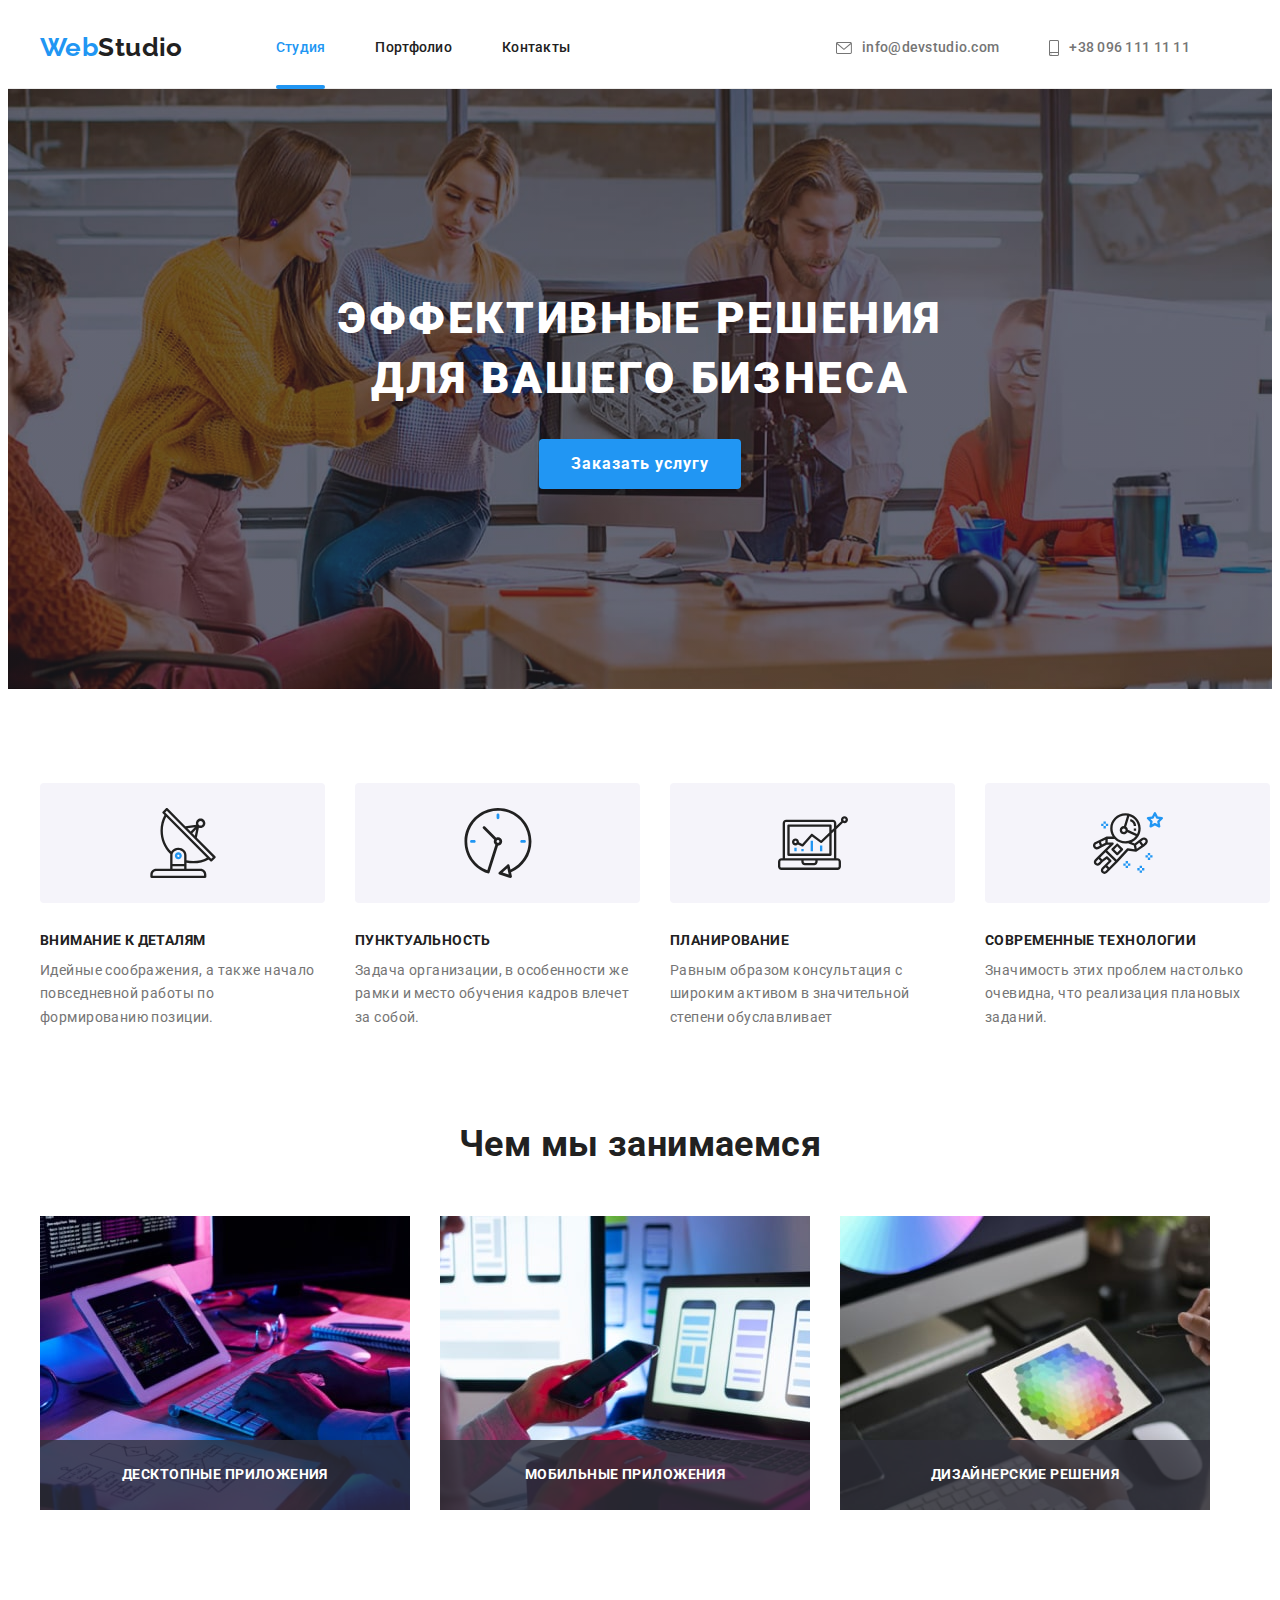
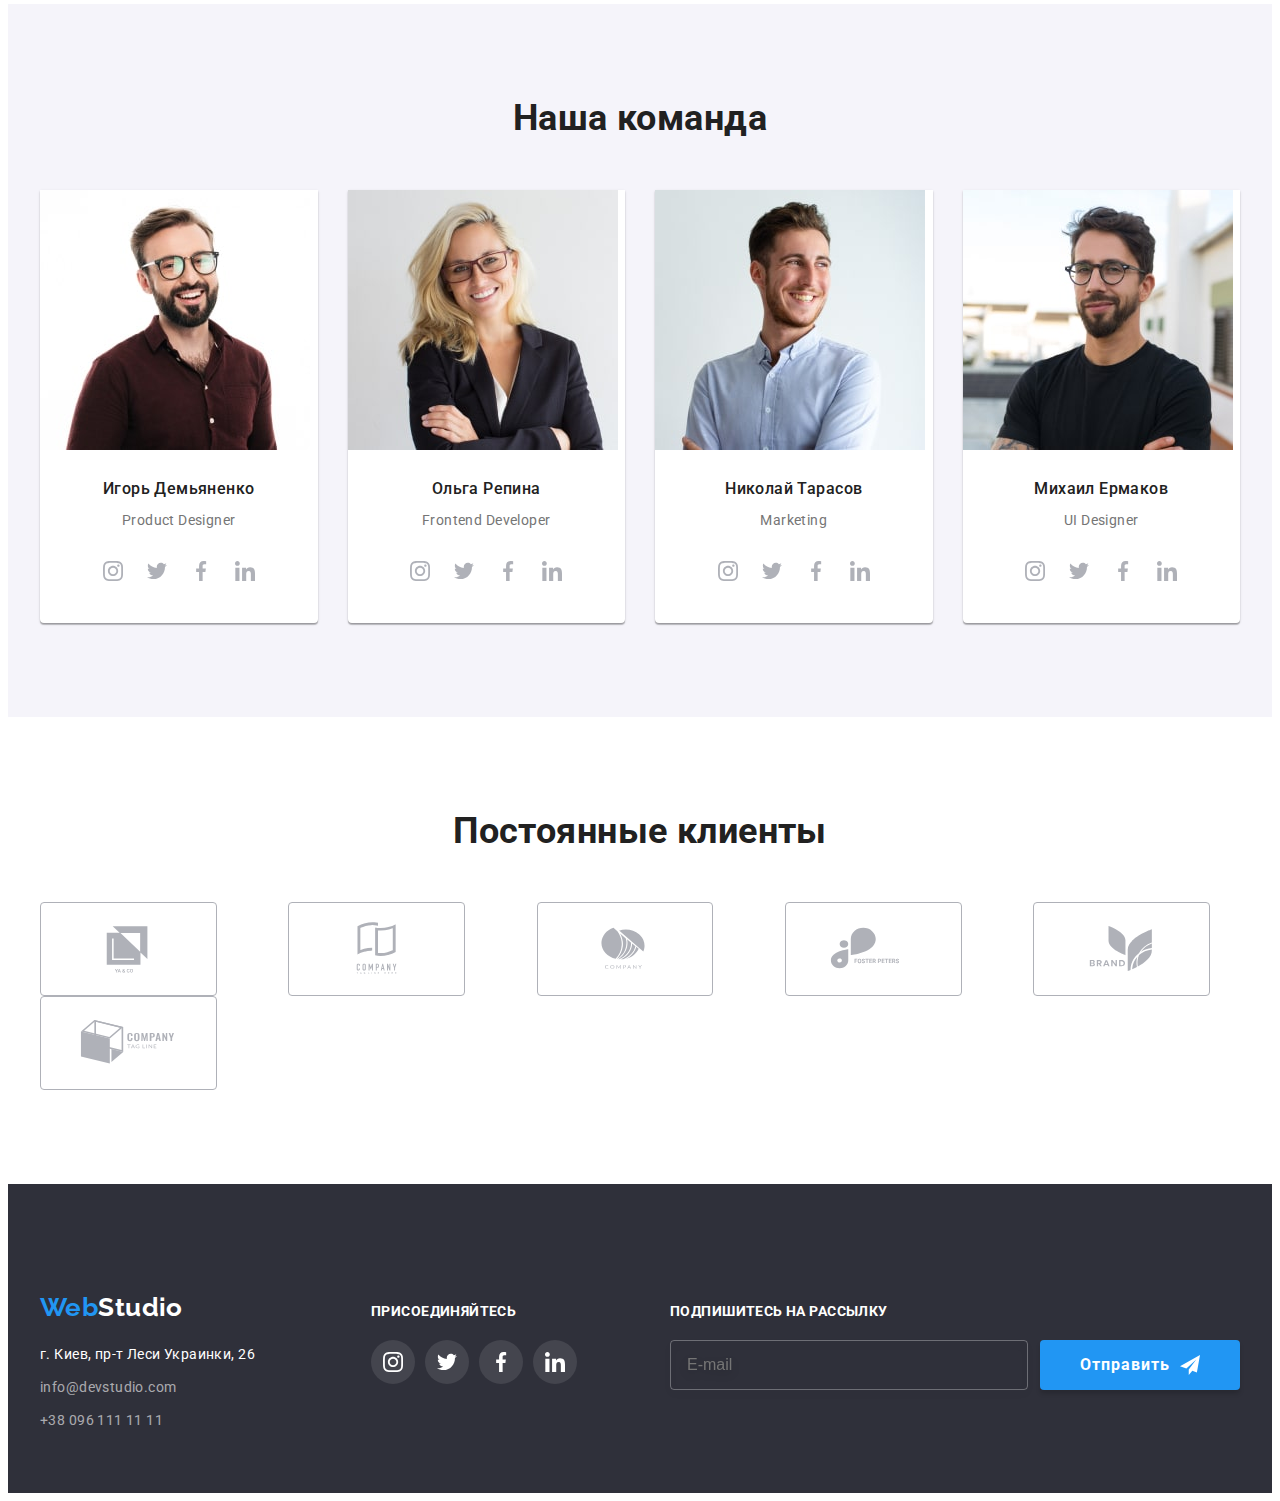
==== commit f5f6b4ff: "1" ====
--- a/index.html
+++ b/index.html
@@ -19,7 +19,7 @@
             <nav class="navigation">
                 <a href="./index.html" class="logo__dark"> <span class="logo">Web</span>Studio</a>
                 <ul class="navigation__list">
-                    <li class="navigation__item"><a class="navigation__link navigation__link__active" href="./index.html">Студия</a></li>
+                    <li class="navigation__item"><a class="navigation__link navigation__link__active navigation__link__active__color" href="./index.html">Студия</a></li>
                     <li class="navigation__item"><a class="navigation__link" href="./portfolio.html">Портфолио</a></li>
                     <li class="navigation__item"><a class="navigation__link" href="#">Контакты</a></li>
                 </ul>
@@ -49,7 +49,7 @@
 
                 <div class="mob-menu is-hidden" data-menu>
                     <div class="mob-menu__thumb">
-                        <button type="button" class="mob-menu__btn " data-menu-close><svg class="mob-menu__icon--close" width="40"
+                        <button type="button" class="mob-menu__close " data-menu-close><svg class="mob-menu__icon--close" width="40"
                                 height="40">
                                 <use href="./images/icons.svg#icon-close-black"></use>
                             </svg></button>
@@ -556,10 +556,9 @@
                 <div class="modal-form__field">
                     <label for="tel">Телефон</label>
                     <div class="modal-form__wrap">
-                        <input type="text" 
+                        <input type="tel" 
                         class="modal-form__input"
                         id="tel"
-                        type="tel" 
                         name="user-tel"
                         required>
                         <svg class="modal-form__icon">
@@ -571,9 +570,8 @@
                 <div class=" modal-form__field">
                     <label for="email">Почта</label>
                     <div class="modal-form__wrap">
-                        <input type="text" 
+                        <input type="email" 
                         id="email"
-                        type="email"
                         class="modal-form__input" 
                         name="user-mail"
                         required>
@@ -584,7 +582,7 @@
                 </div>
                 <div class="modal-form__field">
                     <label for="comments">Комментарий</label>
-                    <textarea name=""
+                    <textarea name="textarea "
                     id="comments"
                     placeholder="Введите текст"
                     class="modal-form__comments"></textarea>
@@ -603,14 +601,14 @@
                         </span>                                
                             Соглашаюсь с рассылкой и принимаю
                             <span>
-                                <a href="#"class="modal-check__license">Условия договора</a>
+                                <a href="#" class="modal-check__license">Условия договора</a>
                             </span>
                         </label>
                     </div>
                     <div class="modal-btn">
-                        <button type="submit" class="modal-btn__btn">Отправить</button></form>
+                        <button type="submit" class="modal-btn__btn">Отправить</button>
                     </div>
-
+            </form>
         </div>
     </div>
     <script src="./js/modal.js"></script>
--- a/css/main.min.css
+++ b/css/main.min.css
@@ -1,2 +1,2 @@
-p,h1,h2,h3,h4,h5,h6{margin:0}ul{margin:0;padding:0;list-style:none}img{display:block;max-width:100%;height:auto}a{text-decoration:none;-webkit-transition:color 250ms cubic-bezier(0.4, 0, 0.2, 1);transition:color 250ms cubic-bezier(0.4, 0, 0.2, 1)}label{font-size:12px;line-height:1.16;color:var(--main-text-color);display:block;margin-bottom:4px}address{font-style:normal}textarea{resize:none}:root{--main-title-color: #ffffff;--second-title-color: #212121;--main-text-color: #757575;--footer-contacts-text-color: rgba(255, 255, 255, 0.6);--footer-link-color: #ffffff;--header-contacts-text-color: #757575;--hover-focus-color: #2196f3;--hero-btn-color: #188ce8;--web-logo-color: #2196f3;--studio-header-logo-color: #212121;--studio-footer-logo-color: #ffffff;--main-btn-color: #ffffff;--background-btn-color: #2196f3;--background-portfolio-btn-color: #f5f4fa;--background-hero-footer-color: #2f303a;--background-commands-color: #f5f4fa;--background-item-commads: #ffffff;--second-btn-color: #212121;--portfolio-btn-accent-color: #ffffff}.hide-title{border:0;clip:rect(0 0 0 0);height:1px;margin:-1px;overflow:hidden;padding:0;position:absolute;white-space:nowrap;width:1px}body{font-family:Roboto, sans-serif;font-size:14px;line-height:1.71;letter-spacing:0.03em;color:var(--main-text-color)}.container{width:100%;padding-left:15px;padding-right:15px;margin:0 auto}@media screen and (min-width: 480px){.container{width:480px}}@media screen and (min-width: 768px){.container{width:768px}}@media screen and (min-width: 1200px){.container{width:1200px}}.section{padding-top:60px;padding-bottom:60px}@media screen and (min-width: 1200px){.section{padding-top:94px;padding-bottom:94px}}.section__title{font-weight:700;font-size:36px;line-height:1.16;text-align:center;color:var(--second-title-color)}.size-icon{width:20px;height:20px;-webkit-transition:fill 250ms cubic-bezier(0.4, 0, 0.2, 1);transition:fill 250ms cubic-bezier(0.4, 0, 0.2, 1)}.peculiarities__icon{width:70px;height:70px}.customers__icon{width:106px;height:60px}.mob-menu{position:fixed;top:0;width:100vw;height:100vh;z-index:2;padding-left:40px;padding-top:48px;padding-bottom:48px;background-color:var(--main-title-color)}.mob-menu .mob-menu__thumb{height:100%;display:-webkit-box;display:-ms-flexbox;display:flex;-webkit-box-orient:vertical;-webkit-box-direction:normal;-ms-flex-direction:column;flex-direction:column;-webkit-box-pack:justify;-ms-flex-pack:justify;justify-content:space-between}@media screen and (min-width: 768px){.mob-menu{display:none}}.mob-menu__btn{position:absolute;top:10px;right:15px;background-color:transparent;border:none;margin-left:auto;display:-webkit-box;display:-ms-flexbox;display:flex;-webkit-box-align:center;-ms-flex-align:center;align-items:center;-webkit-box-pack:center;-ms-flex-pack:center;justify-content:center;-webkit-transition-property:fill;transition-property:fill;-webkit-transition-duration:250ms;transition-duration:250ms;-webkit-transition-timing-function:cubic-bezier(0.4, 0, 0.2, 1);transition-timing-function:cubic-bezier(0.4, 0, 0.2, 1)}.mob-menu__btn:hover,.mob-menu__btn:focus{fill:#2196f3}@media screen and (min-width: 768px){.mob-menu__btn{display:none}}.mob-menu__item{font-weight:500;font-size:40px;line-height:1.18;letter-spacing:0.02em;color:var(--second-title-color)}.mob-menu__item:not(:last-child){margin-bottom:32px}.mob-menu__link{color:var(--second-title-color)}.mob-menu__link:hover,.mob-menu__link:focus{color:var(--hover-focus-color)}.mob-menu__link--active{color:var(--hover-focus-color)}.communication__item{font-weight:500;font-size:24px;line-height:1.17;letter-spacing:0.02em;color:var(--main-text-color)}.communication__item:not(:last-child){margin-bottom:32px}.communication__link{font-weight:500;font-size:24px;line-height:1.17;letter-spacing:0.02em;color:var(--main-text-color)}.communication__link:hover{color:#2196f3}.communication__link--tel{font-weight:500;font-size:34px;line-height:1.18;letter-spacing:0.02em;color:var(--main-text-color)}.communication__link--tel:hover{color:#2196f3}.mob-menu__community{margin-top:64px;display:-webkit-box;display:-ms-flexbox;display:flex;-ms-flex-wrap:wrap;flex-wrap:wrap;margin-right:-10px;margin-left:-10px}.community__item{font-weight:500;font-size:18px;line-height:1.22;letter-spacing:0.02em;color:var(--hover-focus-color)}.community__item:not(:last-child){border-right:1px solid rgba(33,33,33,0.2)}.community__link{font-weight:500;font-size:18px;line-height:1.22;letter-spacing:0.02em;color:var(--hover-focus-color);margin-right:10px;margin-left:10px}.mob-menu__icon--close{-webkit-transition:border-color 250ms cubic-bezier(0.4, 0, 0.2, 1);transition:border-color 250ms cubic-bezier(0.4, 0, 0.2, 1)}.mob-menu__icon--close:hover{fill:#2196f3}.header{border:1px solid #ececec;border-top-style:none;border-right-style:none;border-left-style:none}.logo{font-family:Raleway;font-weight:700;font-size:26px;line-height:1.19;color:var(--web-logo-color)}.logo__dark{font-family:Raleway;font-weight:700;font-size:26px;line-height:1.19;color:var(--studio-header-logo-color);padding-bottom:25px;padding-top:24px;margin-right:93px}.header__container{display:-webkit-box;display:-ms-flexbox;display:flex;-webkit-box-align:center;-ms-flex-align:center;align-items:center}@media screen and (max-width: 768px){.header__container{position:relative}}.navigation{display:-webkit-box;display:-ms-flexbox;display:flex;-webkit-box-align:center;-ms-flex-align:center;align-items:center}.navigation__link{display:block;font-weight:500;font-size:14px;line-height:1.14;letter-spacing:0.02em;color:var(--second-title-color);position:relative}.navigation__link:hover,.navigation__link:focus{color:var(--hover-focus-color)}.navigation__list{display:-webkit-box;display:-ms-flexbox;display:flex}@media screen and (max-width: 768px){.navigation__list{display:none}}.navigation__item:not(:last-child){margin-right:50px}.navigation__link.navigation__link__active::after{content:'';width:100%;height:4px;background-color:#2196f3;position:absolute;display:block;bottom:-1px;left:0;border-radius:2px}.navigation-contacts__link{color:var(--header-contacts-text-color);display:-webkit-box;display:-ms-flexbox;display:flex;-webkit-box-align:center;-ms-flex-align:center;align-items:center;-webkit-box-pack:center;-ms-flex-pack:center;justify-content:center}.navigation-contacts__link:hover,.navigation-contacts__link:focus{color:var(--hover-focus-color)}@media screen and (min-width: 768px){.navigation-contacts__link{padding:0px}.navigation-contacts__link:not(:last-child){margin-bottom:10px}}.navigation-contacts__icon{fill:currentColor;margin-right:10px}.navigation-contacts__item{display:-webkit-box;display:-ms-flexbox;display:flex}.navigation-contacts__item:not(:last-child){margin-bottom:10px}@media screen and (min-width: 1200px){.navigation-contacts__item{margin-right:50px}.navigation-contacts__item:not(:last-child){margin-bottom:0px}}.navigation-contacts{font-weight:500;font-size:14px;line-height:1.14;letter-spacing:0.02em;color:var(--header-contacts-text-color);margin-left:auto}@media screen and (max-width: 768px){.navigation-contacts{display:none}}@media screen and (min-width: 768px){.navigation-contacts{-ms-flex-wrap:wrap;flex-wrap:wrap;margin-left:auto}}@media screen and (min-width: 1200px){.navigation-contacts{display:-webkit-box;display:-ms-flexbox;display:flex}}@media screen and (min-width: 1200px){.navigation__link,.navigation-contacts__link{padding-top:32px;padding-bottom:32px}}.contacts-icon:hover,.contacts-icon:focus{fill:currentColor}.hero{background-color:var(--background-hero-footer-color);margin:0 auto;padding:118px 0;text-align:center;background-image:-webkit-gradient(linear, left top, left bottom, from(rgba(47,48,58,0.4)), to(rgba(47,48,58,0.4))),url(../images/header-mobile-480-min.jpg);background-image:linear-gradient(rgba(47,48,58,0.4), rgba(47,48,58,0.4)),url(../images/header-mobile-480-min.jpg);background-repeat:no-repeat;background-position:center;background-size:cover}@media (min-device-pixel-ratio: 2), (-webkit-min-device-pixel-ratio: 2), (min-resolution: 192dpi), (min-resolution: 2dppx){.hero{background-image:-webkit-gradient(linear, left top, left bottom, from(rgba(47,48,58,0.4)), to(rgba(47,48,58,0.4))),url(../images/header-mobile-480-2x-min.jpg);background-image:linear-gradient(rgba(47,48,58,0.4), rgba(47,48,58,0.4)),url(../images/header-mobile-480-2x-min.jpg)}}@media screen and (min-width: 768px){.hero{background-image:-webkit-gradient(linear, left top, left bottom, from(rgba(47,48,58,0.4)), to(rgba(47,48,58,0.4))),url(../images/header-tablet-768-min.jpg);background-image:linear-gradient(rgba(47,48,58,0.4), rgba(47,48,58,0.4)),url(../images/header-tablet-768-min.jpg)}}@media screen and (min-width: 768px) and (min-device-pixel-ratio: 2), screen and (min-width: 768px) and (-webkit-min-device-pixel-ratio: 2), screen and (min-width: 768px) and (min-resolution: 192dpi), screen and (min-width: 768px) and (min-resolution: 2dppx){.hero{background-image:-webkit-gradient(linear, left top, left bottom, from(rgba(47,48,58,0.4)), to(rgba(47,48,58,0.4))),url(../images/header-tablet-768-2x-min.jpg);background-image:linear-gradient(rgba(47,48,58,0.4), rgba(47,48,58,0.4)),url(../images/header-tablet-768-2x-min.jpg)}}@media screen and (min-width: 1200px){.hero{max-width:1600px;padding:200px 0;background-image:-webkit-gradient(linear, left top, left bottom, from(rgba(47,48,58,0.4)), to(rgba(47,48,58,0.4))),url(../images/header-desktop-1200-min.jpg);background-image:linear-gradient(rgba(47,48,58,0.4), rgba(47,48,58,0.4)),url(../images/header-desktop-1200-min.jpg)}}@media screen and (min-width: 1200px) and (min-device-pixel-ratio: 2), screen and (min-width: 1200px) and (-webkit-min-device-pixel-ratio: 2), screen and (min-width: 1200px) and (min-resolution: 192dpi), screen and (min-width: 1200px) and (min-resolution: 2dppx){.hero{background-image:-webkit-gradient(linear, left top, left bottom, from(rgba(47,48,58,0.4)), to(rgba(47,48,58,0.4))),url(../images/header-desktop-1200-2x-min.jpg);background-image:linear-gradient(rgba(47,48,58,0.4), rgba(47,48,58,0.4)),url(../images/header-desktop-1200-2x-min.jpg)}}.hero__title{font-weight:900;font-size:44px;line-height:1.36;letter-spacing:0.06em;text-transform:uppercase;color:var(--main-title-color)}.hero__btn{font-family:Roboto;font-weight:700;font-size:16px;line-height:1.87;letter-spacing:0.06em;color:var(--main-btn-color);background:var(--background-btn-color);-webkit-box-shadow:0px 4px 4px rgba(0,0,0,0.15);box-shadow:0px 4px 4px rgba(0,0,0,0.15);border-radius:4px;padding:10px 32px;cursor:pointer;border:transparent}@media screen and (min-width: 768px){.peculiarities{display:-webkit-box;display:-ms-flexbox;display:flex;-ms-flex-wrap:wrap;flex-wrap:wrap}}.peculiarities__item{margin-top:30px}.peculiarities__item:first-child{margin-top:0px}@media screen and (min-width: 768px){.peculiarities__item{-ms-flex-preferred-size:calc(100% / 2 - 30px);flex-basis:calc(100% / 2 - 30px);margin-left:30px}.peculiarities__item:nth-child(-n+2){margin-top:0px}.peculiarities__item:nth-child(2n+1){margin-left:0px}}@media screen and (min-width: 1200px){.peculiarities__item{-ms-flex-preferred-size:calc(100% / 4 - 30px);flex-basis:calc(100% / 4 - 30px);margin-top:0px;margin-left:0px;margin-right:30px}.peculiarities__item:last-child{margin-right:0px}}.peculiarities__title{font-weight:700;font-size:14px;line-height:1.14;text-transform:uppercase;color:var(--second-title-color)}.peculiarities__text{margin-top:10px}.peculiarities__box{height:120px;display:-webkit-box;display:-ms-flexbox;display:flex;-webkit-box-align:center;-ms-flex-align:center;align-items:center;-webkit-box-pack:center;-ms-flex-pack:center;justify-content:center;background-color:#f5f4fa;border-radius:4px;margin-bottom:30px}.section_no-padding-top{padding-top:0px}@media screen and (max-width: 1200px){.section_no-padding-top{display:none}}.work{display:-webkit-box;display:-ms-flexbox;display:flex;margin-top:50px}.work__item{position:relative}.work__item:not(:last-child){margin-right:30px}.work__text{font-weight:700;line-height:1.14;color:#ffffff;text-transform:uppercase}.work__item>.work__text{position:absolute;bottom:0;left:0;background:rgba(47,48,58,0.8);width:100%;height:70px;display:-webkit-box;display:-ms-flexbox;display:flex;-webkit-box-align:center;-ms-flex-align:center;align-items:center;-webkit-box-pack:center;-ms-flex-pack:center;justify-content:center}.section__other-background{background-color:var(--background-commands-color)}.commands__title{font-weight:500;font-size:16px;line-height:1.18;text-align:center;color:var(--second-title-color)}.commands{margin-top:30px}@media screen and (min-width: 768px){.commands{display:-webkit-box;display:-ms-flexbox;display:flex;-ms-flex-wrap:wrap;flex-wrap:wrap}}.commands__text{text-align:center;margin-top:10px}.commands__indent{padding-top:30px;padding-bottom:30px}.commands__item{-webkit-box-shadow:0px 1px 3px rgba(0,0,0,0.12),0px 1px 1px rgba(0,0,0,0.14),0px 2px 1px rgba(0,0,0,0.2);box-shadow:0px 1px 3px rgba(0,0,0,0.12),0px 1px 1px rgba(0,0,0,0.14),0px 2px 1px rgba(0,0,0,0.2);border-radius:0px 0px 4px 4px;background:var(--background-item-commads);margin-top:30px}.commands__item img{width:100%}.commands__item:first-child{margin-top:0px}@media screen and (min-width: 768px){.commands__item{-ms-flex-preferred-size:calc(100% / 2 - 30px);flex-basis:calc(100% / 2 - 30px);margin-left:30px}.commands__item:nth-child(-n+2){margin-top:0px}.commands__item:nth-child(2n+1){margin-left:0px}}@media screen and (min-width: 1200px){.commands__item{-ms-flex-preferred-size:calc(100% / 4 - 30px);flex-basis:calc(100% / 4 - 30px);margin-top:0px;margin-left:0px;margin-right:30px}.commands__item:last-child{margin-right:0px}}.social__icon{fill:#afb1b8}.social__link:hover .social__icon,.social__link:focus .social__icon{fill:#ffffff}.social{display:-webkit-box;display:-ms-flexbox;display:flex;-webkit-box-pack:center;-ms-flex-pack:center;justify-content:center;margin-top:16px}.social__item{width:44px;height:44px}.social__item+.social{margin-left:10px}.social__link{width:100%;height:100%;border-radius:50%;display:-webkit-box;display:-ms-flexbox;display:flex;-webkit-box-align:center;-ms-flex-align:center;align-items:center;-webkit-box-pack:center;-ms-flex-pack:center;justify-content:center;-webkit-transition:fill 250ms cubic-bezier(0.4, 0, 0.2, 1),background-color 250ms cubic-bezier(0.4, 0, 0.2, 1);transition:fill 250ms cubic-bezier(0.4, 0, 0.2, 1),background-color 250ms cubic-bezier(0.4, 0, 0.2, 1)}.social__link:hover,.social__link:focus{background-color:#2196f3}.customers__icon{fill:#afb1b8;-webkit-transition:fill 250ms cubic-bezier(0.4, 0, 0.2, 1),background-color 250ms cubic-bezier(0.4, 0, 0.2, 1);transition:fill 250ms cubic-bezier(0.4, 0, 0.2, 1),background-color 250ms cubic-bezier(0.4, 0, 0.2, 1)}.customers__icon:hover,.customers__icon:focus{fill:#2196f3}.customers{display:-webkit-box;display:-ms-flexbox;display:flex;-ms-flex-wrap:wrap;flex-wrap:wrap;-webkit-box-pack:center;-ms-flex-pack:center;justify-content:center;-ms-flex-line-pack:center;align-content:center;margin-top:30px}.customers__item{width:170px;height:92px;border:1px solid;border-radius:4px;border-color:#afb1b8;-webkit-transition:border-color 250ms cubic-bezier(0.4, 0, 0.2, 1);transition:border-color 250ms cubic-bezier(0.4, 0, 0.2, 1)}.customers__item:hover,.customers__item:focus{color:#2196f3;border-color:#2196f3}@media screen and (max-width: 768px){.customers__item{-ms-flex-preferred-size:calc(100% / 2 - 30px);flex-basis:calc(100% / 2 - 30px);margin-left:30px}.customers__item:nth-child(-n+2){margin-top:0px}.customers__item:nth-child(2n+1){margin-left:0px}.customers__item:nth-child(n+3){margin-top:30px}}@media screen and (min-width: 768px){.customers__item{-ms-flex-preferred-size:calc(100% / 3 - 30px);flex-basis:calc(100% / 3 - 30px);margin-left:30px;margin-top:30px}.customers__item:nth-child(-n+3){margin-top:0px}.customers__item:nth-child(3n+1){margin-left:0px}}@media screen and (min-width: 1200px){.customers__item{-ms-flex-preferred-size:calc(100% / 6 - 30px);flex-basis:calc(100% / 6 - 30px);margin-top:0px;margin-left:0px;margin-right:30px}.customers__item:last-child{margin-right:0px}}.customers__link{width:100%;height:100%;display:-webkit-box;display:-ms-flexbox;display:flex;-webkit-box-align:center;-ms-flex-align:center;align-items:center;-webkit-box-pack:center;-ms-flex-pack:center;justify-content:center}.customers__link:hover .customers__icon,.customers__link:focus .customers__icon{fill:#2196f3}.footer{background-color:var(--background-hero-footer-color);padding:60px 0;text-align:center}.footer-contacts{margin-bottom:60px}@media screen and (min-width: 1200px){.footer-contacts{margin-right:70px}}@media screen and (min-width: 1200px){.footer-contacts{margin-bottom:0px}}.footer-contacts__list{margin-top:20px}.footer-contacts__item:not(:first-child){margin-top:9px}.footer-contacts__link{font-family:Roboto;font-style:normal;font-weight:400;font-size:14px;line-height:1.71;letter-spacing:0.03em;color:var(--footer-link-color)}.footer-contacts__mail-tel{font-weight:400;font-size:14px;line-height:1.71;letter-spacing:0.03em;color:var(--footer-contacts-text-color)}.footer-contacts__mail-tel:hover,.footer-contacts__mail-tel:focus{color:var(--hover-focus-color)}.footer-social{margin-bottom:60px}@media screen and (min-width: 1200px){.footer-social{margin-right:93px}}@media screen and (min-width: 1200px){.footer-social{margin-bottom:0px}}.footer-social__title{font-weight:700;font-size:14px;line-height:1.14;letter-spacing:3%;color:#ffffff;text-transform:uppercase}.footer-mailing__form{margin-top:20px;-webkit-box-pack:center;-ms-flex-pack:center;justify-content:center;text-align:center}@media screen and (min-width: 1200px){.footer-mailing__form{display:-webkit-box;display:-ms-flexbox;display:flex;-webkit-box-align:end;-ms-flex-align:end;align-items:flex-end}}.footer-social__list{display:-webkit-box;display:-ms-flexbox;display:flex;-webkit-box-pack:center;-ms-flex-pack:center;justify-content:center;margin-top:20px}.footer-social__item{border-radius:50%;background-color:rgba(255,255,255,0.1);width:44px;height:44px}.footer-social__item+.footer-social__item{margin-left:10px}.footer-social__icon{fill:#ffffff}.footer-social__link{width:100%;height:100%;border-radius:50%;display:-webkit-box;display:-ms-flexbox;display:flex;-webkit-box-align:center;-ms-flex-align:center;align-items:center;-webkit-box-pack:center;-ms-flex-pack:center;justify-content:center;-webkit-transition:fill 250ms cubic-bezier(0.4, 0, 0.2, 1),background-color 250ms cubic-bezier(0.4, 0, 0.2, 1);transition:fill 250ms cubic-bezier(0.4, 0, 0.2, 1),background-color 250ms cubic-bezier(0.4, 0, 0.2, 1)}.footer-social__link:hover,.footer-social__link:focus{background-color:#2196f3}.footer-mailing{display:block}.footer-mailing__title{text-transform:uppercase;color:var(--main-title-color);font-weight:700;font-size:14px;line-height:1.14;text-transform:uppercase}.footer-mailing__input{width:100%;height:50px;padding:15px 16px;margin-bottom:20px;border:1px solid rgba(255,255,255,0.3);-webkit-box-sizing:border-box;box-sizing:border-box;-webkit-filter:drop-shadow(0px 4px 4px rgba(0,0,0,0.15));filter:drop-shadow(0px 4px 4px rgba(0,0,0,0.15));border-radius:4px;font-size:16px;line-height:1.25;color:rgba(255,255,255,0.6);background-color:var(--hero-background-color);outline:none;-webkit-transition-property:border-color;transition-property:border-color;-webkit-transition-duration:250ms;transition-duration:250ms;-webkit-transition-timing-function:cubic-bezier(0.4, 0, 0.2, 1);transition-timing-function:cubic-bezier(0.4, 0, 0.2, 1)}@media screen and (min-width: 1200px){.footer-mailing__input{width:358px;margin-right:12px;margin-bottom:0px}}.footer-mailing__btn{font-family:Roboto;font-weight:700;font-size:16px;line-height:1.87;letter-spacing:0.06em;color:var(--main-btn-color);background:var(--background-btn-color);-webkit-box-shadow:0px 4px 4px rgba(0,0,0,0.15);box-shadow:0px 4px 4px rgba(0,0,0,0.15);border-radius:4px;padding:10px 32px;cursor:pointer;border:transparent;-webkit-box-pack:center;-ms-flex-pack:center;justify-content:center;width:200px;-webkit-box-align:center;-ms-flex-align:center;align-items:center}@media screen and (min-width: 1200px){.footer-mailing__btn{display:-webkit-box;display:-ms-flexbox;display:flex}}.footer-mailing__icon{margin-left:10px}@media screen and (min-width: 768px){.footer-block{-webkit-box-align:baseline;-ms-flex-align:baseline;align-items:baseline;display:-webkit-box;display:-ms-flexbox;display:flex}}@media screen and (min-width: 768px) and (max-width: 1199px){.footer-block{-ms-flex-wrap:wrap;flex-wrap:wrap;-ms-flex-pack:distribute;justify-content:space-around}}@media screen and (min-width: 1200px){.footer-block{text-align:left}}.logo__white{font-family:Raleway;font-weight:700;font-size:26px;line-height:1.19;color:var(--studio-footer-logo-color);display:block}.backdrop{width:100vw;height:100vh;background-color:rgba(0,0,0,0.2);position:fixed;top:0;-webkit-transition:opacity 1000ms cubic-bezier(0.4, 0, 0.2, 1),visibility 1000ms cubic-bezier(0.4, 0, 0.2, 1);transition:opacity 1000ms cubic-bezier(0.4, 0, 0.2, 1),visibility 1000ms cubic-bezier(0.4, 0, 0.2, 1)}.backdrop.is-hidden .modal{-webkit-transform:translateX(50px);transform:translateX(50px);-webkit-transition:-webkit-transform 1000ms cubic-bezier(0.4, 0, 0.2, 1);transition:-webkit-transform 1000ms cubic-bezier(0.4, 0, 0.2, 1);transition:transform 1000ms cubic-bezier(0.4, 0, 0.2, 1);transition:transform 1000ms cubic-bezier(0.4, 0, 0.2, 1), -webkit-transform 1000ms cubic-bezier(0.4, 0, 0.2, 1)}.modal{position:absolute;width:450px;min-height:581px;background-color:#fff;border-radius:4px;top:50%;left:50%;-webkit-box-shadow:0px 1px 3px rgba(0,0,0,0.12),0px 1px 1px rgba(0,0,0,0.14),0px 2px 1px rgba(0,0,0,0.2);box-shadow:0px 1px 3px rgba(0,0,0,0.12),0px 1px 1px rgba(0,0,0,0.14),0px 2px 1px rgba(0,0,0,0.2);-webkit-transform:translateX(0);transform:translateX(0);-webkit-transform:translate(-50%, -50%);transform:translate(-50%, -50%);-webkit-transition:-webkit-transform 1000ms cubic-bezier(0.4, 0, 0.2, 1);transition:-webkit-transform 1000ms cubic-bezier(0.4, 0, 0.2, 1);transition:transform 1000ms cubic-bezier(0.4, 0, 0.2, 1);transition:transform 1000ms cubic-bezier(0.4, 0, 0.2, 1), -webkit-transform 1000ms cubic-bezier(0.4, 0, 0.2, 1);padding:40px 40px}@media screen and (min-width: 1200px){.modal{width:528px}}.modal__close{position:absolute;width:30px;height:30px;top:8px;right:8px;border:1px solid rgba(0,0,0,0.1);background-color:transparent;border-radius:50%;display:-webkit-box;display:-ms-flexbox;display:flex;-webkit-box-pack:center;-ms-flex-pack:center;justify-content:center;-webkit-box-align:center;-ms-flex-align:center;align-items:center;cursor:pointer;-webkit-transition:border-color 250ms cubic-bezier(0.4, 0, 0.2, 1);transition:border-color 250ms cubic-bezier(0.4, 0, 0.2, 1)}.modal__close:hover,.modal__close:focus{color:#2196f3;border-color:#2196f3}.modal__icon{fill:#000000;-webkit-transition:fill 250ms cubic-bezier(0.4, 0, 0.2, 1),background-color 250ms cubic-bezier(0.4, 0, 0.2, 1);transition:fill 250ms cubic-bezier(0.4, 0, 0.2, 1),background-color 250ms cubic-bezier(0.4, 0, 0.2, 1)}.modal__icon:hover,.modal__icon:focus{fill:#2196f3}.modal__close:hover .modal__icon,.modal__close:focus .modal__icon{fill:#2196f3}.modal__text{font-weight:700;font-size:20px;line-height:1.15;text-align:center;letter-spacing:0.03em;color:#212121}.modal-form{margin-top:12px}.modal-form:not(:first-child){margin-top:10px}.modal-form__wrap{position:relative}.is-hidden{visibility:hidden;opacity:0;pointer-events:none}.modal-form__input{width:100%;height:40px;margin:0;border:1px solid rgba(33,33,33,0.2);-webkit-box-sizing:border-box;box-sizing:border-box;border-radius:4px;padding-right:15px;padding-left:42px;outline:none;-webkit-transition:border-color 250ms cubic-bezier(0.4, 0, 0.2, 1);transition:border-color 250ms cubic-bezier(0.4, 0, 0.2, 1)}.modal-form__input:focus{border-color:var(--hover-focus-color)}.modal-check__license{font-size:14px;line-height:24px;line-height:1.46%;-webkit-box-sizing:border-box;box-sizing:border-box;outline:none;-webkit-transition:border-color 250ms cubic-bezier(0.4, 0, 0.2, 1);transition:border-color 250ms cubic-bezier(0.4, 0, 0.2, 1)}.modal-form__icon{position:absolute;left:12px;top:50%;-webkit-transform:translateY(-50%);transform:translateY(-50%);width:18px;height:18px;-webkit-transition:fill 250ms cubic-bezier(0.4, 0, 0.2, 1);transition:fill 250ms cubic-bezier(0.4, 0, 0.2, 1)}.modal-form__input:focus+.modal-form__icon{fill:var(--hover-focus-color)}.modal-form__comments{width:100%;height:120px;border:1px solid rgba(33,33,33,0.2);-webkit-box-sizing:border-box;box-sizing:border-box;border-radius:4px;padding:12px 16px;outline:none;display:block;-webkit-transition:border-color 250ms cubic-bezier(0.4, 0, 0.2, 1);transition:border-color 250ms cubic-bezier(0.4, 0, 0.2, 1)}.modal-form__comments:focus{border-color:var(--hover-focus-color)}.modal-check{-webkit-box-pack:center;-ms-flex-pack:center;justify-content:center;margin-top:20px;display:-webkit-box;display:-ms-flexbox;display:flex}.modal-check__input:checked+.modal-check__text .modal-check__item{background-color:var(--hover-focus-color);border:none}.modal-check__item{width:16px;height:15px;border:2px solid var(--second-title-color);border-radius:2px;margin-right:8px;display:-webkit-box;display:-ms-flexbox;display:flex;-webkit-box-align:center;-ms-flex-align:center;align-items:center;-webkit-box-pack:center;-ms-flex-pack:center;justify-content:center}.modal-check__text{font-size:14px;line-height:24px;line-height:1.46%;display:-webkit-box;display:-ms-flexbox;display:flex;-webkit-box-align:center;-ms-flex-align:center;align-items:center}.modal-check__icon{fill:#ffffff}.modal-check__license{color:#2196f3;text-decoration:underline;margin-left:4px}.modal-check__license:focus{border-color:var(--hover-focus-color)}.modal-btn{margin-top:30px}.modal-btn__btn{display:-webkit-box;display:-ms-flexbox;display:flex;-webkit-box-align:center;-ms-flex-align:center;align-items:center;-webkit-box-pack:center;-ms-flex-pack:center;justify-content:center;font-family:Roboto;font-weight:700;font-size:16px;line-height:1.87;letter-spacing:0.06em;color:var(--main-btn-color);background:var(--background-btn-color);-webkit-box-shadow:0px 4px 4px rgba(0,0,0,0.15);box-shadow:0px 4px 4px rgba(0,0,0,0.15);border-radius:4px;padding:10px 32px;cursor:pointer;border:transparent;width:200px}.portfolio__title{font-weight:700;font-size:18px;line-height:2;letter-spacing:0.06em;color:var(--second-title-color)}.filter__list{display:-webkit-box;display:-ms-flexbox;display:flex;-ms-flex-wrap:wrap;flex-wrap:wrap;-webkit-box-align:center;-ms-flex-align:center;align-items:center;margin-bottom:40px;margin-right:-8px}@media screen and (max-width: 768px){.filter__list{margin-top:-15px}}@media screen and (min-width: 768px){.filter__list{-webkit-box-pack:center;-ms-flex-pack:center;justify-content:center;margin-bottom:30px}}@media screen and (min-width: 1200px){.filter__list{margin-bottom:50px}}.filter__item{margin-right:8px}@media screen and (max-width: 768px){.filter__item{margin-top:15px}}.filter__btn{font-family:Roboto;font-weight:500;font-size:16px;line-height:1.62;text-align:center;letter-spacing:0.03em;color:var(--second-btn-color);background-color:var(--background-portfolio-btn-color);cursor:pointer;border-radius:4px;border:0px;padding:6px 22px;-webkit-transition:color 250ms cubic-bezier(0.4, 0, 0.2, 1),background-color 250ms cubic-bezier(0.4, 0, 0.2, 1),-webkit-box-shadow 250ms cubic-bezier(0.4, 0, 0.2, 1);transition:color 250ms cubic-bezier(0.4, 0, 0.2, 1),background-color 250ms cubic-bezier(0.4, 0, 0.2, 1),-webkit-box-shadow 250ms cubic-bezier(0.4, 0, 0.2, 1);transition:color 250ms cubic-bezier(0.4, 0, 0.2, 1),background-color 250ms cubic-bezier(0.4, 0, 0.2, 1),box-shadow 250ms cubic-bezier(0.4, 0, 0.2, 1);transition:color 250ms cubic-bezier(0.4, 0, 0.2, 1),background-color 250ms cubic-bezier(0.4, 0, 0.2, 1),box-shadow 250ms cubic-bezier(0.4, 0, 0.2, 1),-webkit-box-shadow 250ms cubic-bezier(0.4, 0, 0.2, 1)}.filter__btn:focus,.filter__btn:hover{color:var(--portfolio-btn-accent-color);background-color:var(--background-btn-color);-webkit-box-shadow:0px 3px 1px rgba(0,0,0,0.1),0px 1px 2px rgba(0,0,0,0.08),0px 2px 2px rgba(0,0,0,0.12);box-shadow:0px 3px 1px rgba(0,0,0,0.1),0px 1px 2px rgba(0,0,0,0.08),0px 2px 2px rgba(0,0,0,0.12)}.portfolio{margin-bottom:-30px}@media screen and (min-width: 768px){.portfolio{display:-webkit-box;display:-ms-flexbox;display:flex;-ms-flex-wrap:wrap;flex-wrap:wrap;margin-right:-30px}}.portfolio__item{margin-top:30px}.portfolio__item:first-child{margin-top:0px}@media screen and (min-width: 768px){.portfolio__item{-ms-flex-preferred-size:calc(100% / 2 - 30px);flex-basis:calc(100% / 2 - 30px);margin-left:30px}.portfolio__item:nth-child(-n+2){margin-top:0px}.portfolio__item:nth-child(2n+1){margin-left:0px}}@media screen and (min-width: 1200px){.portfolio__item{-ms-flex-preferred-size:calc(100% / 3 - 30px);flex-basis:calc(100% / 3 - 30px);margin-left:30px;margin-top:30px}.portfolio__item:nth-child(-n+3){margin-top:0px}.portfolio__item:nth-child(2n+1){margin-left:30px}.portfolio__item:nth-child(-n+2){margin-top:30px}.portfolio__item:nth-child(3n+1){margin-left:0px}}.portfolio__item:hover,.portfolio__item:focus{-webkit-box-shadow:0px 1px 1px rgba(0,0,0,0.12),0px 4px 4px rgba(0,0,0,0.06),1px 4px 6px rgba(0,0,0,0.16);box-shadow:0px 1px 1px rgba(0,0,0,0.12),0px 4px 4px rgba(0,0,0,0.06),1px 4px 6px rgba(0,0,0,0.16)}.portfolio__wrap{position:relative;overflow:hidden}.portfolio__text{font-size:16px;line-height:1.87;letter-spacing:0.03em;color:var(--main-text-color);margin-top:4px}.portfolio__text-content{position:absolute;top:0;right:0;background-color:rgba(33,150,243,0.9);padding:63px 24px;font-size:18px;line-height:1.5;color:#ffffff;height:100%;overflow:auto;-webkit-transform:translateY(100%);transform:translateY(100%);-webkit-transition:-webkit-transform 250ms cubic-bezier(0.4, 0, 0.2, 1);transition:-webkit-transform 250ms cubic-bezier(0.4, 0, 0.2, 1);transition:transform 250ms cubic-bezier(0.4, 0, 0.2, 1);transition:transform 250ms cubic-bezier(0.4, 0, 0.2, 1), -webkit-transform 250ms cubic-bezier(0.4, 0, 0.2, 1)}.portfolio__link:hover .portfolio__text-content,.portfolio__link:focus .portfolio__text-content{-webkit-transform:translateY(0%);transform:translateY(0%)}@media screen and (min-width: 768px){.portfolio__text-content{padding:49px 24px}}@media screen and (min-width: 1200px){.portfolio__text-content{padding:63px 24px}}.portfolio__link{display:block;-webkit-transition-property:-webkit-box-shadow;transition-property:-webkit-box-shadow;transition-property:box-shadow;transition-property:box-shadow, -webkit-box-shadow;display:block}@media screen and (min-width: 768px) and (max-width: 1199px){.portfolio__link{display:-webkit-box;display:-ms-flexbox;display:flex;-webkit-box-orient:vertical;-webkit-box-direction:normal;-ms-flex-direction:column;flex-direction:column;height:100%}}.portfolio__link:hover,.portfolio__link:focus{-webkit-box-shadow:0px 4px 4px 0px #00000040;box-shadow:0px 4px 4px 0px #00000040}.portfolio__link:hover .portfolio__description,.portfolio__link:focus .portfolio__description{-webkit-transform:translateY(0);transform:translateY(0)}.portfolio__link:hover,.portfolio__link:focus{-webkit-box-shadow:0px 1px 1px rgba(0,0,0,0.12),0px 4px 4px rgba(0,0,0,0.06),1px 4px 6px rgba(0,0,0,0.16);box-shadow:0px 1px 1px rgba(0,0,0,0.12),0px 4px 4px rgba(0,0,0,0.06),1px 4px 6px rgba(0,0,0,0.16)}.portfolio__border{border:1px solid #ececec;border-top:none}
+p,h1,h2,h3,h4,h5,h6{margin:0}ul{margin:0;padding:0;list-style:none}img{display:block;max-width:100%;height:auto}a{text-decoration:none;-webkit-transition:color 250ms cubic-bezier(0.4, 0, 0.2, 1);transition:color 250ms cubic-bezier(0.4, 0, 0.2, 1)}label{font-size:12px;line-height:1.16;color:var(--main-text-color);display:block;margin-bottom:4px}address{font-style:normal}textarea{resize:none}:root{--main-title-color: #ffffff;--second-title-color: #212121;--main-text-color: #757575;--footer-contacts-text-color: rgba(255, 255, 255, 0.6);--footer-link-color: #ffffff;--header-contacts-text-color: #757575;--hover-focus-color: #2196f3;--hero-btn-color: #188ce8;--web-logo-color: #2196f3;--studio-header-logo-color: #212121;--studio-footer-logo-color: #ffffff;--main-btn-color: #ffffff;--background-btn-color: #2196f3;--background-portfolio-btn-color: #f5f4fa;--background-hero-footer-color: #2f303a;--background-commands-color: #f5f4fa;--background-item-commads: #ffffff;--second-btn-color: #212121;--portfolio-btn-accent-color: #ffffff}.hide-title{border:0;clip:rect(0 0 0 0);height:1px;margin:-1px;overflow:hidden;padding:0;position:absolute;white-space:nowrap;width:1px}body{font-family:Roboto, sans-serif;font-size:14px;line-height:1.71;letter-spacing:0.03em;color:var(--main-text-color)}.container{width:100%;padding-left:15px;padding-right:15px;margin:0 auto}@media screen and (min-width: 480px){.container{width:480px}}@media screen and (min-width: 768px){.container{width:768px}}@media screen and (min-width: 1200px){.container{width:1200px}}.section{padding-top:60px;padding-bottom:60px}@media screen and (min-width: 1200px){.section{padding-top:94px;padding-bottom:94px}}.section__title{font-weight:700;font-size:28px;line-height:1.17;text-align:center;color:var(--second-title-color)}@media screen and (min-width: 1200px){.section__title{font-size:36px;line-height:1.16}}.size-icon{width:20px;height:20px;-webkit-transition:fill 250ms cubic-bezier(0.4, 0, 0.2, 1);transition:fill 250ms cubic-bezier(0.4, 0, 0.2, 1)}.peculiarities__icon{width:70px;height:70px}.customers__icon{width:106px;height:60px}.mob-menu{position:fixed;top:0;width:100vw;height:100vh;z-index:2;padding-left:40px;padding-top:48px;padding-bottom:48px;background-color:var(--main-title-color)}.mob-menu .mob-menu__thumb{height:100%;display:-webkit-box;display:-ms-flexbox;display:flex;-webkit-box-orient:vertical;-webkit-box-direction:normal;-ms-flex-direction:column;flex-direction:column;-webkit-box-pack:justify;-ms-flex-pack:justify;justify-content:space-between}@media screen and (min-width: 768px){.mob-menu{display:none}}.mob-menu__btn{background-color:transparent;border:none;margin-left:auto;display:-webkit-box;display:-ms-flexbox;display:flex;-webkit-box-align:center;-ms-flex-align:center;align-items:center;-webkit-box-pack:center;-ms-flex-pack:center;justify-content:center;-webkit-transition-property:fill;transition-property:fill;-webkit-transition-duration:250ms;transition-duration:250ms;-webkit-transition-timing-function:cubic-bezier(0.4, 0, 0.2, 1);transition-timing-function:cubic-bezier(0.4, 0, 0.2, 1)}.mob-menu__btn:hover,.mob-menu__btn:focus{fill:#2196f3}@media screen and (min-width: 768px){.mob-menu__btn{display:none}}.mob-menu__close{position:absolute;top:10px;right:15px;background-color:transparent;border:none;margin-left:auto;display:-webkit-box;display:-ms-flexbox;display:flex;-webkit-box-align:center;-ms-flex-align:center;align-items:center;-webkit-box-pack:center;-ms-flex-pack:center;justify-content:center;-webkit-transition-property:fill;transition-property:fill;-webkit-transition-duration:250ms;transition-duration:250ms;-webkit-transition-timing-function:cubic-bezier(0.4, 0, 0.2, 1);transition-timing-function:cubic-bezier(0.4, 0, 0.2, 1)}.mob-menu__close:hover,.mob-menu__close:focus{fill:#2196f3}@media screen and (min-width: 768px){.mob-menu__close{display:none}}.mob-menu__item{font-weight:500;font-size:40px;line-height:1.18;letter-spacing:0.02em;color:var(--second-title-color)}.mob-menu__item:not(:last-child){margin-bottom:32px}.mob-menu__link{color:var(--second-title-color)}.mob-menu__link:hover,.mob-menu__link:focus{color:var(--hover-focus-color)}.mob-menu__link--active{color:var(--hover-focus-color)}.communication__item{font-weight:500;font-size:24px;line-height:1.17;letter-spacing:0.02em;color:var(--main-text-color)}.communication__item:not(:last-child){margin-bottom:32px}.communication__link{font-weight:500;font-size:24px;line-height:1.17;letter-spacing:0.02em;color:var(--main-text-color)}.communication__link:hover{color:#2196f3}.communication__link--tel{font-weight:500;font-size:34px;line-height:1.18;letter-spacing:0.02em;color:var(--main-text-color);color:#2196f3}.mob-menu__community{margin-top:64px;display:-webkit-box;display:-ms-flexbox;display:flex;-ms-flex-wrap:wrap;flex-wrap:wrap;margin-right:-10px;margin-left:-10px}.community__item{font-weight:500;font-size:18px;line-height:1.22;letter-spacing:0.02em;color:var(--hover-focus-color)}.community__item:not(:last-child){border-right:1px solid rgba(33,33,33,0.2)}.community__link{font-weight:500;font-size:18px;line-height:1.22;letter-spacing:0.02em;color:var(--hover-focus-color);margin-right:10px;margin-left:10px}.mob-menu__icon--close{-webkit-transition:border-color 250ms cubic-bezier(0.4, 0, 0.2, 1);transition:border-color 250ms cubic-bezier(0.4, 0, 0.2, 1)}.mob-menu__icon--close:hover{fill:#2196f3}.header{border:1px solid #ececec;border-top-style:none;border-right-style:none;border-left-style:none}.logo{font-family:Raleway;font-weight:700;font-size:26px;line-height:1.19;color:var(--web-logo-color)}.logo__dark{font-family:Raleway;font-weight:700;font-size:26px;line-height:1.19;padding:15px 0;color:var(--studio-header-logo-color)}@media screen and (min-width: 768px){.logo__dark{padding-bottom:25px;padding-top:24px;margin-right:93px}}.header__container{display:-webkit-box;display:-ms-flexbox;display:flex;-webkit-box-align:center;-ms-flex-align:center;align-items:center;-webkit-box-pack:justify;-ms-flex-pack:justify;justify-content:space-between}.navigation{display:-webkit-box;display:-ms-flexbox;display:flex;-webkit-box-align:center;-ms-flex-align:center;align-items:center}.navigation__link{display:block;font-weight:500;font-size:14px;line-height:1.14;letter-spacing:0.02em;color:var(--second-title-color);position:relative}.navigation__link:hover,.navigation__link:focus{color:var(--hover-focus-color)}@media screen and (min-width: 768px){.navigation__link{padding-top:32px;padding-bottom:32px}}.navigation__list{display:-webkit-box;display:-ms-flexbox;display:flex}@media screen and (max-width: 768px){.navigation__list{display:none}}.navigation__item:not(:last-child){margin-right:50px}.navigation__link.navigation__link__active::after{content:'';width:100%;height:4px;background-color:#2196f3;position:absolute;display:block;bottom:-1px;left:0;border-radius:2px}.navigation__link__active__color{color:#2196f3}.navigation-contacts__link{color:var(--header-contacts-text-color);display:-webkit-box;display:-ms-flexbox;display:flex;-webkit-box-align:center;-ms-flex-align:center;align-items:center;-webkit-box-pack:center;-ms-flex-pack:center;justify-content:center}.navigation-contacts__link:hover,.navigation-contacts__link:focus{color:var(--hover-focus-color)}@media screen and (min-width: 768px){.navigation-contacts__link{padding:0px}.navigation-contacts__link:not(:last-child){margin-bottom:10px}}.navigation-contacts__icon{fill:currentColor;margin-right:10px}.navigation-contacts__item{display:-webkit-box;display:-ms-flexbox;display:flex}.navigation-contacts__item:not(:last-child){margin-bottom:10px}@media screen and (min-width: 1200px){.navigation-contacts__item{margin-right:50px}.navigation-contacts__item:not(:last-child){margin-bottom:0px}}.navigation-contacts{font-weight:500;font-size:14px;line-height:1.14;letter-spacing:0.02em;color:var(--header-contacts-text-color);margin-left:auto}@media screen and (max-width: 768px){.navigation-contacts{display:none}}@media screen and (min-width: 768px){.navigation-contacts{-ms-flex-wrap:wrap;flex-wrap:wrap;margin-left:auto}}@media screen and (min-width: 1200px){.navigation-contacts{display:-webkit-box;display:-ms-flexbox;display:flex}}@media screen and (min-width: 1200px){.navigation__link,.navigation-contacts__link{padding-top:32px;padding-bottom:32px}}.contacts-icon:hover,.contacts-icon:focus{fill:currentColor}.hero{background-color:var(--background-hero-footer-color);margin:0 auto;padding:118px 0;text-align:center;background-image:-webkit-gradient(linear, left top, left bottom, from(rgba(47,48,58,0.4)), to(rgba(47,48,58,0.4))),url(../images/header-mobile-480-min.jpg);background-image:linear-gradient(rgba(47,48,58,0.4), rgba(47,48,58,0.4)),url(../images/header-mobile-480-min.jpg);background-repeat:no-repeat;background-position:center;background-size:cover}@media (min-device-pixel-ratio: 2), (-webkit-min-device-pixel-ratio: 2), (min-resolution: 192dpi), (min-resolution: 2dppx){.hero{background-image:-webkit-gradient(linear, left top, left bottom, from(rgba(47,48,58,0.4)), to(rgba(47,48,58,0.4))),url(../images/header-mobile-480-2x-min.jpg);background-image:linear-gradient(rgba(47,48,58,0.4), rgba(47,48,58,0.4)),url(../images/header-mobile-480-2x-min.jpg)}}@media screen and (min-width: 768px){.hero{background-image:-webkit-gradient(linear, left top, left bottom, from(rgba(47,48,58,0.4)), to(rgba(47,48,58,0.4))),url(../images/header-tablet-768-min.jpg);background-image:linear-gradient(rgba(47,48,58,0.4), rgba(47,48,58,0.4)),url(../images/header-tablet-768-min.jpg)}}@media screen and (min-width: 768px) and (min-device-pixel-ratio: 2), screen and (min-width: 768px) and (-webkit-min-device-pixel-ratio: 2), screen and (min-width: 768px) and (min-resolution: 192dpi), screen and (min-width: 768px) and (min-resolution: 2dppx){.hero{background-image:-webkit-gradient(linear, left top, left bottom, from(rgba(47,48,58,0.4)), to(rgba(47,48,58,0.4))),url(../images/header-tablet-768-2x-min.jpg);background-image:linear-gradient(rgba(47,48,58,0.4), rgba(47,48,58,0.4)),url(../images/header-tablet-768-2x-min.jpg)}}@media screen and (min-width: 1200px){.hero{max-width:1600px;padding:200px 0;background-image:-webkit-gradient(linear, left top, left bottom, from(rgba(47,48,58,0.4)), to(rgba(47,48,58,0.4))),url(../images/header-desktop-1200-min.jpg);background-image:linear-gradient(rgba(47,48,58,0.4), rgba(47,48,58,0.4)),url(../images/header-desktop-1200-min.jpg)}}@media screen and (min-width: 1200px) and (min-device-pixel-ratio: 2), screen and (min-width: 1200px) and (-webkit-min-device-pixel-ratio: 2), screen and (min-width: 1200px) and (min-resolution: 192dpi), screen and (min-width: 1200px) and (min-resolution: 2dppx){.hero{background-image:-webkit-gradient(linear, left top, left bottom, from(rgba(47,48,58,0.4)), to(rgba(47,48,58,0.4))),url(../images/header-desktop-1200-2x-min.jpg);background-image:linear-gradient(rgba(47,48,58,0.4), rgba(47,48,58,0.4)),url(../images/header-desktop-1200-2x-min.jpg)}}.hero__title{font-weight:900;font-size:26px;line-height:1.61;letter-spacing:0.06em;text-transform:uppercase;color:var(--main-title-color)}@media screen and (min-width: 1200px){.hero__title{font-size:44px;line-height:1.36;letter-spacing:0.06em}}.hero__btn{font-family:Roboto;font-weight:700;font-size:16px;line-height:1.87;letter-spacing:0.06em;color:var(--main-btn-color);background:var(--background-btn-color);-webkit-box-shadow:0px 4px 4px rgba(0,0,0,0.15);box-shadow:0px 4px 4px rgba(0,0,0,0.15);border-radius:4px;padding:10px 32px;cursor:pointer;border:transparent;margin-top:30px}@media screen and (min-width: 768px){.peculiarities{display:-webkit-box;display:-ms-flexbox;display:flex;-ms-flex-wrap:wrap;flex-wrap:wrap;margin-right:-30px}}@media screen and (min-width: 1200px){.peculiarities{-ms-flex-wrap:nowrap;flex-wrap:nowrap}}.peculiarities__item{margin-top:30px}.peculiarities__item:first-child{margin-top:0px}@media screen and (min-width: 768px){.peculiarities__item{-ms-flex-preferred-size:calc((100% - 30px) / 2);flex-basis:calc((100% - 30px) / 2);margin-left:30px}.peculiarities__item:nth-child(-n+2){margin-top:0px}.peculiarities__item:nth-child(2n+1){margin-left:0px}}@media screen and (min-width: 1200px){.peculiarities__item{-ms-flex-preferred-size:calc((100%-90px) / 4);flex-basis:calc((100%-90px) / 4);margin-top:0px;margin-left:0px;margin-right:30px}.peculiarities__item:last-child{margin-right:0px}}.peculiarities__title{font-weight:700;font-size:14px;line-height:1.14;text-transform:uppercase;color:var(--second-title-color)}@media screen and (max-width: 1200px){.peculiarities__title{text-align:center}}.peculiarities__text{margin-top:10px}.peculiarities__box{height:120px;display:-webkit-box;display:-ms-flexbox;display:flex;-webkit-box-align:center;-ms-flex-align:center;align-items:center;-webkit-box-pack:center;-ms-flex-pack:center;justify-content:center;background-color:#f5f4fa;border-radius:4px;margin-bottom:30px}.section_no-padding-top{padding-top:0px}@media screen and (max-width: 1200px){.section_no-padding-top{display:none}}.work{display:-webkit-box;display:-ms-flexbox;display:flex;margin-top:50px}.work__item{position:relative}.work__item:not(:last-child){margin-right:30px}.work__text{font-weight:700;line-height:1.14;color:#ffffff;text-transform:uppercase}.work__item>.work__text{position:absolute;bottom:0;left:0;background:rgba(47,48,58,0.8);width:100%;height:70px;display:-webkit-box;display:-ms-flexbox;display:flex;-webkit-box-align:center;-ms-flex-align:center;align-items:center;-webkit-box-pack:center;-ms-flex-pack:center;justify-content:center}.section__other-background{background-color:var(--background-commands-color)}.commands__title{font-weight:500;font-size:16px;line-height:1.18;text-align:center;color:var(--second-title-color)}.commands{margin-top:30px}@media screen and (min-width: 768px){.commands{display:-webkit-box;display:-ms-flexbox;display:flex;-ms-flex-wrap:wrap;flex-wrap:wrap}}@media screen and (min-width: 1200px){.commands{margin-top:50px;-ms-flex-wrap:nowrap;flex-wrap:nowrap}}.commands__text{text-align:center;margin-top:10px}.commands__indent{padding-top:30px;padding-bottom:30px}.commands__item{-webkit-box-shadow:0px 1px 3px rgba(0,0,0,0.12),0px 1px 1px rgba(0,0,0,0.14),0px 2px 1px rgba(0,0,0,0.2);box-shadow:0px 1px 3px rgba(0,0,0,0.12),0px 1px 1px rgba(0,0,0,0.14),0px 2px 1px rgba(0,0,0,0.2);border-radius:0px 0px 4px 4px;background:var(--background-item-commads);margin-top:30px}.commands__item:first-child{margin-top:0px}@media screen and (min-width: 768px){.commands__item{-ms-flex-preferred-size:calc((100% - 30px) / 2);flex-basis:calc((100% - 30px) / 2);margin-left:30px}.commands__item:nth-child(-n+2){margin-top:0px}.commands__item:nth-child(2n+1){margin-left:0px}}@media screen and (min-width: 1200px){.commands__item{-ms-flex-preferred-size:calc((100%-90px) / 4);flex-basis:calc((100%-90px) / 4);margin-top:0px;margin-left:0px;margin-right:30px}.commands__item:last-child{margin-right:0px}}.social__icon{fill:#afb1b8}.social__link:hover .social__icon,.social__link:focus .social__icon{fill:#ffffff}.social{display:-webkit-box;display:-ms-flexbox;display:flex;-webkit-box-pack:center;-ms-flex-pack:center;justify-content:center;margin-top:16px}.social__item{width:44px;height:44px}.social__item+.social{margin-left:10px}.social__link{width:100%;height:100%;border-radius:50%;display:-webkit-box;display:-ms-flexbox;display:flex;-webkit-box-align:center;-ms-flex-align:center;align-items:center;-webkit-box-pack:center;-ms-flex-pack:center;justify-content:center;-webkit-transition:fill 250ms cubic-bezier(0.4, 0, 0.2, 1),background-color 250ms cubic-bezier(0.4, 0, 0.2, 1);transition:fill 250ms cubic-bezier(0.4, 0, 0.2, 1),background-color 250ms cubic-bezier(0.4, 0, 0.2, 1)}.social__link:hover,.social__link:focus{background-color:#2196f3}.customers__icon{fill:#afb1b8;-webkit-transition:fill 250ms cubic-bezier(0.4, 0, 0.2, 1),background-color 250ms cubic-bezier(0.4, 0, 0.2, 1);transition:fill 250ms cubic-bezier(0.4, 0, 0.2, 1),background-color 250ms cubic-bezier(0.4, 0, 0.2, 1)}.customers__icon:hover,.customers__icon:focus{fill:#2196f3}.customers{display:-webkit-box;display:-ms-flexbox;display:flex;-ms-flex-wrap:wrap;flex-wrap:wrap;-webkit-box-pack:center;-ms-flex-pack:center;justify-content:center;-ms-flex-line-pack:center;align-content:center;margin-top:30px;-webkit-box-pack:justify;-ms-flex-pack:justify;justify-content:space-between}@media screen and (min-width: 1200px){.customers{margin-top:50px}}.customers__item{width:170px;height:92px;border:1px solid;border-radius:4px;border-color:#afb1b8;-webkit-transition:border-color 250ms cubic-bezier(0.4, 0, 0.2, 1);transition:border-color 250ms cubic-bezier(0.4, 0, 0.2, 1)}.customers__item:hover,.customers__item:focus{color:#2196f3;border-color:#2196f3}@media screen and (max-width: 768px){.customers__item{-ms-flex-preferred-size:calc((100% - 30px) / 2);flex-basis:calc((100% - 30px) / 2);margin-left:30px}.customers__item:nth-child(-n+2){margin-top:0px}.customers__item:nth-child(2n+1){margin-left:0px}.customers__item:nth-child(n+3){margin-top:30px}}@media screen and (min-width: 768px){.customers__item{-ms-flex-preferred-size:calc((100% - 60px) / 3);flex-basis:calc((100% - 60px) / 3);margin-left:30px;margin-top:30px}.customers__item:nth-child(-n+3){margin-top:0px}.customers__item:nth-child(3n+1){margin-left:0px}}@media screen and (min-width: 1200px){.customers__item{-ms-flex-preferred-size:calc((100% - 150px) / 6);flex-basis:calc((100% - 150px) / 6);margin-top:0px;margin-left:0px;margin-right:30px}.customers__item:last-child{margin-right:0px}}.customers__link{width:100%;height:100%;display:-webkit-box;display:-ms-flexbox;display:flex;-webkit-box-align:center;-ms-flex-align:center;align-items:center;-webkit-box-pack:center;-ms-flex-pack:center;justify-content:center}.customers__link:hover .customers__icon,.customers__link:focus .customers__icon{fill:#2196f3}.footer{background-color:var(--background-hero-footer-color);padding:60px 0;text-align:center}@media screen and (min-width: 1200px){.footer-contacts{-webkit-box-flex:1;-ms-flex-positive:1;flex-grow:1;margin-right:70px}}@media screen and (min-width: 1200px){.footer-contacts{margin-bottom:0px}}.footer-contacts__list{margin-top:20px}.footer-contacts__item:not(:first-child){margin-top:9px}.footer-contacts__link{font-family:Roboto;font-style:normal;font-weight:400;font-size:14px;line-height:1.71;letter-spacing:0.03em;color:var(--footer-link-color)}.footer-contacts__mail-tel{font-weight:400;font-size:14px;line-height:1.71;letter-spacing:0.03em;color:var(--footer-contacts-text-color)}.footer-contacts__mail-tel:hover,.footer-contacts__mail-tel:focus{color:var(--hover-focus-color)}@media screen and (max-width: 768px){.footer-social{margin-top:60px}}@media screen and (min-width: 1200px){.footer-social{margin-right:93px;margin-bottom:0px}}.footer-social__title{font-weight:700;font-size:14px;line-height:1.14;letter-spacing:3%;color:#ffffff;text-transform:uppercase}.footer-mailing__form{margin-top:20px;-webkit-box-pack:center;-ms-flex-pack:center;justify-content:center;text-align:center}@media screen and (min-width: 1200px){.footer-mailing__form{display:-webkit-box;display:-ms-flexbox;display:flex;-webkit-box-align:end;-ms-flex-align:end;align-items:flex-end}}.footer-social__list{display:-webkit-box;display:-ms-flexbox;display:flex;-webkit-box-pack:center;-ms-flex-pack:center;justify-content:center;margin-top:20px}.footer-social__item{border-radius:50%;background-color:rgba(255,255,255,0.1);width:44px;height:44px}.footer-social__item+.footer-social__item{margin-left:10px}.footer-social__icon{fill:#ffffff}.footer-social__link{width:100%;height:100%;border-radius:50%;display:-webkit-box;display:-ms-flexbox;display:flex;-webkit-box-align:center;-ms-flex-align:center;align-items:center;-webkit-box-pack:center;-ms-flex-pack:center;justify-content:center;-webkit-transition:fill 250ms cubic-bezier(0.4, 0, 0.2, 1),background-color 250ms cubic-bezier(0.4, 0, 0.2, 1);transition:fill 250ms cubic-bezier(0.4, 0, 0.2, 1),background-color 250ms cubic-bezier(0.4, 0, 0.2, 1)}.footer-social__link:hover,.footer-social__link:focus{background-color:#2196f3}.footer-mailing{display:block;margin-top:60px}.footer-mailing__title{text-transform:uppercase;color:var(--main-title-color);font-weight:700;font-size:14px;line-height:1.14;text-transform:uppercase}.footer-mailing__input{width:100%;height:50px;padding:15px 16px;margin-bottom:20px;border:1px solid rgba(255,255,255,0.3);-webkit-box-sizing:border-box;box-sizing:border-box;-webkit-filter:drop-shadow(0px 4px 4px rgba(0,0,0,0.15));filter:drop-shadow(0px 4px 4px rgba(0,0,0,0.15));border-radius:4px;font-size:16px;line-height:1.25;color:rgba(255,255,255,0.6);background-color:var(--hero-background-color);outline:none;-webkit-transition-property:border-color;transition-property:border-color;-webkit-transition-duration:250ms;transition-duration:250ms;-webkit-transition-timing-function:cubic-bezier(0.4, 0, 0.2, 1);transition-timing-function:cubic-bezier(0.4, 0, 0.2, 1)}@media screen and (min-width: 1200px){.footer-mailing__input{width:358px;margin-right:12px;margin-bottom:0px}}.footer-mailing__btn{font-family:Roboto;font-weight:700;font-size:16px;line-height:1.87;letter-spacing:0.06em;color:var(--main-btn-color);background:var(--background-btn-color);-webkit-box-shadow:0px 4px 4px rgba(0,0,0,0.15);box-shadow:0px 4px 4px rgba(0,0,0,0.15);border-radius:4px;padding:10px 32px;cursor:pointer;border:transparent;-webkit-box-pack:center;-ms-flex-pack:center;justify-content:center;width:200px;-webkit-box-align:center;-ms-flex-align:center;align-items:center}@media screen and (min-width: 1200px){.footer-mailing__btn{display:-webkit-box;display:-ms-flexbox;display:flex}}.footer-mailing__icon{margin-left:10px}@media screen and (min-width: 768px){.footer-block{-webkit-box-align:baseline;-ms-flex-align:baseline;align-items:baseline;display:-webkit-box;display:-ms-flexbox;display:flex}}@media screen and (min-width: 768px) and (max-width: 1199px){.footer-block{-ms-flex-wrap:wrap;flex-wrap:wrap;-ms-flex-pack:distribute;justify-content:space-around}}@media screen and (min-width: 1200px){.footer-block{text-align:left}}.logo__white{font-family:Raleway;font-weight:700;font-size:26px;line-height:1.19;color:var(--studio-footer-logo-color);display:block}.backdrop{width:100vw;height:100vh;background-color:rgba(0,0,0,0.2);position:fixed;top:0;-webkit-transition:opacity 1000ms cubic-bezier(0.4, 0, 0.2, 1),visibility 1000ms cubic-bezier(0.4, 0, 0.2, 1);transition:opacity 1000ms cubic-bezier(0.4, 0, 0.2, 1),visibility 1000ms cubic-bezier(0.4, 0, 0.2, 1)}.backdrop.is-hidden .modal{-webkit-transform:translateX(50px);transform:translateX(50px);-webkit-transition:-webkit-transform 1000ms cubic-bezier(0.4, 0, 0.2, 1);transition:-webkit-transform 1000ms cubic-bezier(0.4, 0, 0.2, 1);transition:transform 1000ms cubic-bezier(0.4, 0, 0.2, 1);transition:transform 1000ms cubic-bezier(0.4, 0, 0.2, 1), -webkit-transform 1000ms cubic-bezier(0.4, 0, 0.2, 1)}.modal{position:absolute;width:450px;min-height:581px;background-color:#fff;border-radius:4px;top:50%;left:50%;-webkit-box-shadow:0px 1px 3px rgba(0,0,0,0.12),0px 1px 1px rgba(0,0,0,0.14),0px 2px 1px rgba(0,0,0,0.2);box-shadow:0px 1px 3px rgba(0,0,0,0.12),0px 1px 1px rgba(0,0,0,0.14),0px 2px 1px rgba(0,0,0,0.2);-webkit-transform:translateX(0);transform:translateX(0);-webkit-transform:translate(-50%, -50%);transform:translate(-50%, -50%);-webkit-transition:-webkit-transform 1000ms cubic-bezier(0.4, 0, 0.2, 1);transition:-webkit-transform 1000ms cubic-bezier(0.4, 0, 0.2, 1);transition:transform 1000ms cubic-bezier(0.4, 0, 0.2, 1);transition:transform 1000ms cubic-bezier(0.4, 0, 0.2, 1), -webkit-transform 1000ms cubic-bezier(0.4, 0, 0.2, 1);padding:40px 40px}@media screen and (min-width: 1200px){.modal{width:528px}}.modal__close{position:absolute;width:30px;height:30px;top:8px;right:8px;border:1px solid rgba(0,0,0,0.1);background-color:transparent;border-radius:50%;display:-webkit-box;display:-ms-flexbox;display:flex;-webkit-box-pack:center;-ms-flex-pack:center;justify-content:center;-webkit-box-align:center;-ms-flex-align:center;align-items:center;cursor:pointer;-webkit-transition:border-color 250ms cubic-bezier(0.4, 0, 0.2, 1);transition:border-color 250ms cubic-bezier(0.4, 0, 0.2, 1)}.modal__close:hover,.modal__close:focus{color:#2196f3;border-color:#2196f3}.modal__icon{fill:#000000;-webkit-transition:fill 250ms cubic-bezier(0.4, 0, 0.2, 1),background-color 250ms cubic-bezier(0.4, 0, 0.2, 1);transition:fill 250ms cubic-bezier(0.4, 0, 0.2, 1),background-color 250ms cubic-bezier(0.4, 0, 0.2, 1)}.modal__icon:hover,.modal__icon:focus{fill:#2196f3}.modal__close:hover .modal__icon,.modal__close:focus .modal__icon{fill:#2196f3}.modal__text{font-weight:700;font-size:20px;line-height:1.15;text-align:center;letter-spacing:0.03em;color:#212121}.modal-form{margin-top:12px}.modal-form:not(:first-child){margin-top:10px}.modal-form__wrap{position:relative}.is-hidden{visibility:hidden;opacity:0;pointer-events:none}.modal-form__input{width:100%;height:40px;margin:0;border:1px solid rgba(33,33,33,0.2);-webkit-box-sizing:border-box;box-sizing:border-box;border-radius:4px;padding-right:15px;padding-left:42px;outline:none;-webkit-transition:border-color 250ms cubic-bezier(0.4, 0, 0.2, 1);transition:border-color 250ms cubic-bezier(0.4, 0, 0.2, 1)}.modal-form__input:focus{border-color:var(--hover-focus-color)}.modal-check__license{font-size:14px;line-height:24px;line-height:1.46%;-webkit-box-sizing:border-box;box-sizing:border-box;outline:none;-webkit-transition:border-color 250ms cubic-bezier(0.4, 0, 0.2, 1);transition:border-color 250ms cubic-bezier(0.4, 0, 0.2, 1)}.modal-form__icon{position:absolute;left:12px;top:50%;-webkit-transform:translateY(-50%);transform:translateY(-50%);width:18px;height:18px;-webkit-transition:fill 250ms cubic-bezier(0.4, 0, 0.2, 1);transition:fill 250ms cubic-bezier(0.4, 0, 0.2, 1)}.modal-form__input:focus+.modal-form__icon{fill:var(--hover-focus-color)}.modal-form__comments{width:100%;height:120px;border:1px solid rgba(33,33,33,0.2);-webkit-box-sizing:border-box;box-sizing:border-box;border-radius:4px;padding:12px 16px;outline:none;display:block;-webkit-transition:border-color 250ms cubic-bezier(0.4, 0, 0.2, 1);transition:border-color 250ms cubic-bezier(0.4, 0, 0.2, 1)}.modal-form__comments:focus{border-color:var(--hover-focus-color)}.modal-check{-webkit-box-pack:center;-ms-flex-pack:center;justify-content:center;margin-top:20px;display:-webkit-box;display:-ms-flexbox;display:flex}.modal-check__input:checked+.modal-check__text .modal-check__item{background-color:var(--hover-focus-color);border:none}.modal-check__item{width:16px;height:15px;border:2px solid var(--second-title-color);border-radius:2px;margin-right:8px;display:-webkit-box;display:-ms-flexbox;display:flex;-webkit-box-align:center;-ms-flex-align:center;align-items:center;-webkit-box-pack:center;-ms-flex-pack:center;justify-content:center}.modal-check__text{font-size:14px;line-height:24px;line-height:1.46%;display:-webkit-box;display:-ms-flexbox;display:flex;-webkit-box-align:center;-ms-flex-align:center;align-items:center}.modal-check__icon{fill:#ffffff}.modal-check__license{color:#2196f3;text-decoration:underline;margin-left:4px}.modal-check__license:focus{border-color:var(--hover-focus-color)}.modal-btn{margin-top:30px}.modal-btn__btn{display:-webkit-box;display:-ms-flexbox;display:flex;-webkit-box-align:center;-ms-flex-align:center;align-items:center;-webkit-box-pack:center;-ms-flex-pack:center;justify-content:center;font-family:Roboto;font-weight:700;font-size:16px;line-height:1.87;letter-spacing:0.06em;color:var(--main-btn-color);background:var(--background-btn-color);-webkit-box-shadow:0px 4px 4px rgba(0,0,0,0.15);box-shadow:0px 4px 4px rgba(0,0,0,0.15);border-radius:4px;padding:10px 32px;cursor:pointer;border:transparent;width:200px}.portfolio__title{font-weight:700;font-size:18px;line-height:2;letter-spacing:0.06em;color:var(--second-title-color)}.filter__list{display:-webkit-box;display:-ms-flexbox;display:flex;-ms-flex-wrap:wrap;flex-wrap:wrap;-webkit-box-align:center;-ms-flex-align:center;align-items:center;margin-bottom:40px;-webkit-box-pack:justify;-ms-flex-pack:justify;justify-content:space-between}@media screen and (max-width: 768px){.filter__list{margin-top:-15px}}@media screen and (min-width: 768px){.filter__list{-webkit-box-pack:center;-ms-flex-pack:center;justify-content:center;margin-bottom:30px}}@media screen and (min-width: 1200px){.filter__list{margin-bottom:50px}}.filter__item+.filter__item{margin-left:8px}@media screen and (max-width: 768px){.filter__item{margin-top:15px}}.filter__btn{font-family:Roboto;font-weight:500;font-size:16px;line-height:1.62;text-align:center;letter-spacing:0.03em;color:var(--second-btn-color);background-color:var(--background-portfolio-btn-color);cursor:pointer;border-radius:4px;border:0px;padding:6px 22px;-webkit-transition:color 250ms cubic-bezier(0.4, 0, 0.2, 1),background-color 250ms cubic-bezier(0.4, 0, 0.2, 1),-webkit-box-shadow 250ms cubic-bezier(0.4, 0, 0.2, 1);transition:color 250ms cubic-bezier(0.4, 0, 0.2, 1),background-color 250ms cubic-bezier(0.4, 0, 0.2, 1),-webkit-box-shadow 250ms cubic-bezier(0.4, 0, 0.2, 1);transition:color 250ms cubic-bezier(0.4, 0, 0.2, 1),background-color 250ms cubic-bezier(0.4, 0, 0.2, 1),box-shadow 250ms cubic-bezier(0.4, 0, 0.2, 1);transition:color 250ms cubic-bezier(0.4, 0, 0.2, 1),background-color 250ms cubic-bezier(0.4, 0, 0.2, 1),box-shadow 250ms cubic-bezier(0.4, 0, 0.2, 1),-webkit-box-shadow 250ms cubic-bezier(0.4, 0, 0.2, 1)}.filter__btn:focus,.filter__btn:hover{color:var(--portfolio-btn-accent-color);background-color:var(--background-btn-color);-webkit-box-shadow:0px 3px 1px rgba(0,0,0,0.1),0px 1px 2px rgba(0,0,0,0.08),0px 2px 2px rgba(0,0,0,0.12);box-shadow:0px 3px 1px rgba(0,0,0,0.1),0px 1px 2px rgba(0,0,0,0.08),0px 2px 2px rgba(0,0,0,0.12)}.portfolio{-webkit-box-pack:justify;-ms-flex-pack:justify;justify-content:space-between}@media screen and (min-width: 768px){.portfolio{display:-webkit-box;display:-ms-flexbox;display:flex;-ms-flex-wrap:wrap;flex-wrap:wrap;margin-right:-30px}}.portfolio-padding{padding:20px 24px}.portfolio__item{margin-top:30px}.portfolio__item:first-child{margin-top:0px}@media screen and (min-width: 768px){.portfolio__item{-ms-flex-preferred-size:calc(100% / 2 - 30px);flex-basis:calc(100% / 2 - 30px);margin-left:30px}.portfolio__item:nth-child(-n+2){margin-top:0px}.portfolio__item:nth-child(2n+1){margin-left:0px}}@media screen and (min-width: 1200px){.portfolio__item{-ms-flex-preferred-size:calc(100% / 3 - 30px);flex-basis:calc(100% / 3 - 30px);margin-left:30px;margin-top:30px}.portfolio__item:nth-child(-n+3){margin-top:0px}.portfolio__item:nth-child(2n+1){margin-left:30px}.portfolio__item:nth-child(-n+2){margin-top:30px}.portfolio__item:nth-child(3n+1){margin-left:0px}}.portfolio__item:hover,.portfolio__item:focus{-webkit-box-shadow:0px 1px 1px rgba(0,0,0,0.12),0px 4px 4px rgba(0,0,0,0.06),1px 4px 6px rgba(0,0,0,0.16);box-shadow:0px 1px 1px rgba(0,0,0,0.12),0px 4px 4px rgba(0,0,0,0.06),1px 4px 6px rgba(0,0,0,0.16)}.portfolio__wrap{position:relative;overflow:hidden}.portfolio__text{font-size:16px;line-height:1.87;letter-spacing:0.03em;color:var(--main-text-color);margin-top:4px}.portfolio__text-content{position:absolute;top:0;right:0;background-color:rgba(33,150,243,0.9);padding:63px 24px;font-size:18px;line-height:1.5;color:#ffffff;height:100%;overflow:auto;-webkit-transform:translateY(100%);transform:translateY(100%);-webkit-transition:-webkit-transform 250ms cubic-bezier(0.4, 0, 0.2, 1);transition:-webkit-transform 250ms cubic-bezier(0.4, 0, 0.2, 1);transition:transform 250ms cubic-bezier(0.4, 0, 0.2, 1);transition:transform 250ms cubic-bezier(0.4, 0, 0.2, 1), -webkit-transform 250ms cubic-bezier(0.4, 0, 0.2, 1)}.portfolio__link:hover .portfolio__text-content,.portfolio__link:focus .portfolio__text-content{-webkit-transform:translateY(0%);transform:translateY(0%)}@media screen and (min-width: 768px){.portfolio__text-content{padding:49px 24px}}@media screen and (min-width: 1200px){.portfolio__text-content{padding:63px 24px}}.portfolio__link{display:block;-webkit-transition-property:-webkit-box-shadow;transition-property:-webkit-box-shadow;transition-property:box-shadow;transition-property:box-shadow, -webkit-box-shadow;display:block}@media screen and (min-width: 768px) and (max-width: 1199px){.portfolio__link{display:-webkit-box;display:-ms-flexbox;display:flex;-webkit-box-orient:vertical;-webkit-box-direction:normal;-ms-flex-direction:column;flex-direction:column;height:100%}}.portfolio__link:hover,.portfolio__link:focus{-webkit-box-shadow:0px 4px 4px 0px #00000040;box-shadow:0px 4px 4px 0px #00000040}.portfolio__link:hover .portfolio__description,.portfolio__link:focus .portfolio__description{-webkit-transform:translateY(0);transform:translateY(0)}.portfolio__link:hover,.portfolio__link:focus{-webkit-box-shadow:0px 1px 1px rgba(0,0,0,0.12),0px 4px 4px rgba(0,0,0,0.06),1px 4px 6px rgba(0,0,0,0.16);box-shadow:0px 1px 1px rgba(0,0,0,0.12),0px 4px 4px rgba(0,0,0,0.06),1px 4px 6px rgba(0,0,0,0.16)}.portfolio__border{border:1px solid #ececec;border-top:none}
 /*# sourceMappingURL=main.min.css.map */